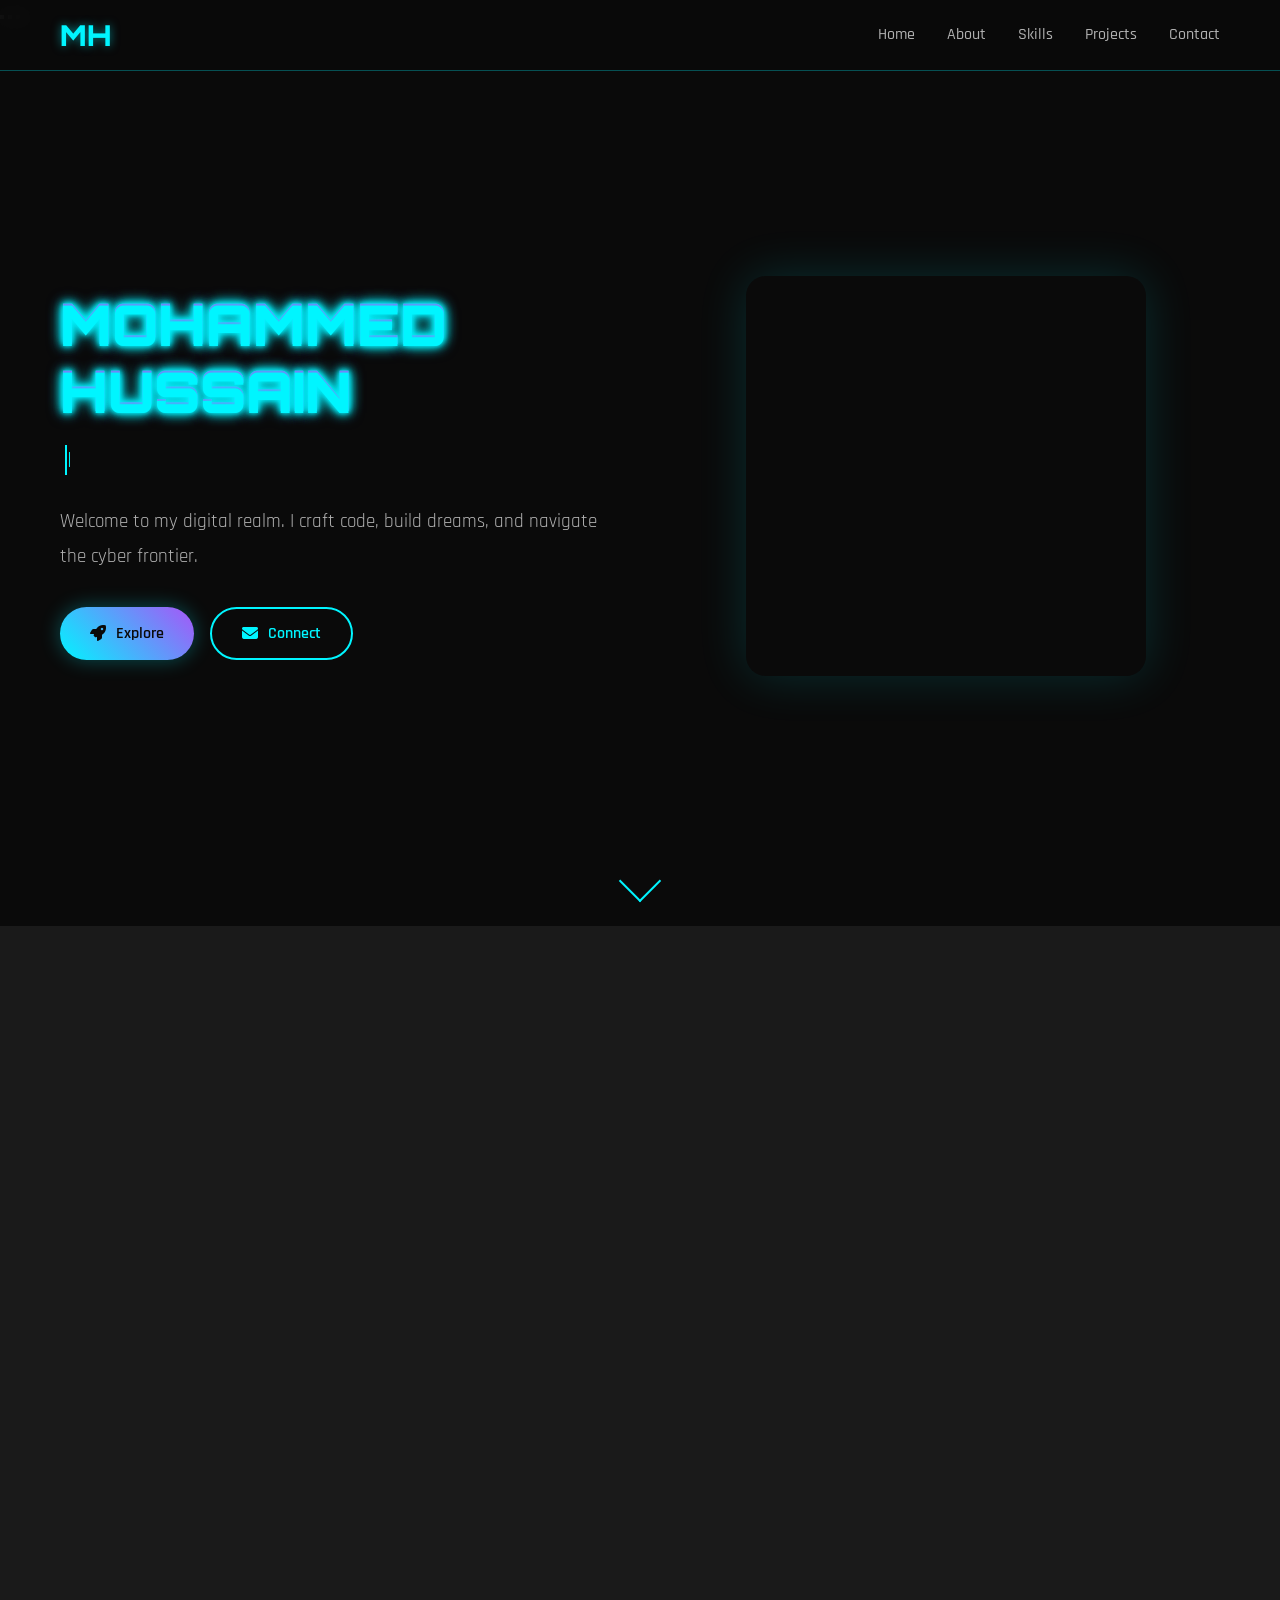
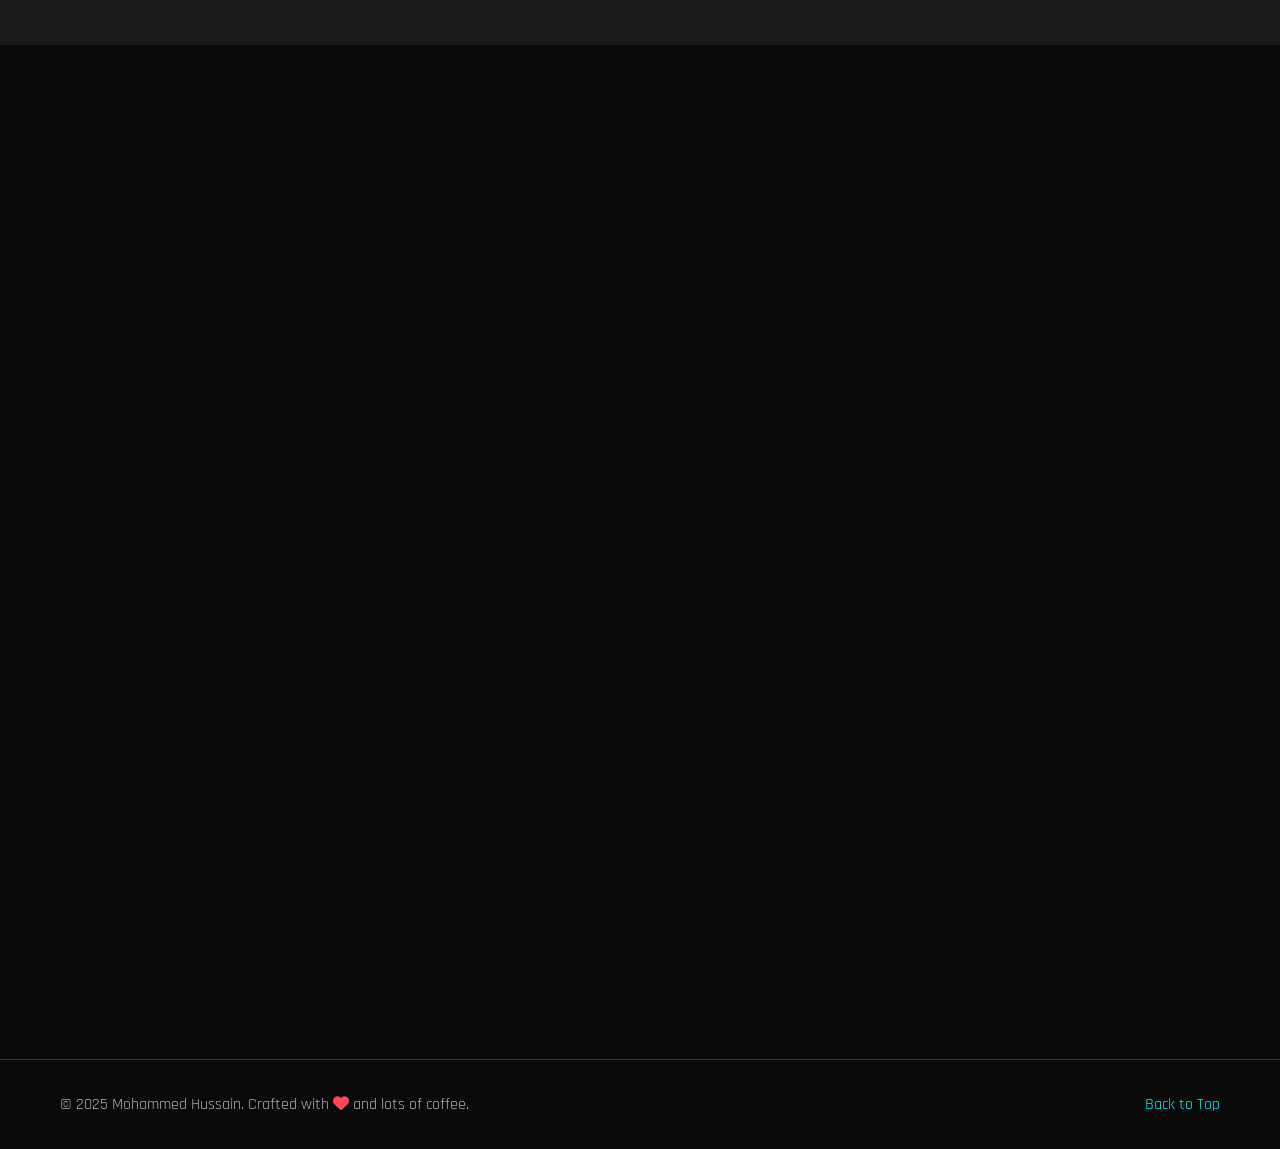
==== index.html @ 7f0cd1a7 "Update project title and links in index.html" ====
<!DOCTYPE html>
<html lang="en">
<head>
    <meta charset="UTF-8">
    <meta name="viewport" content="width=device-width, initial-scale=1.0">
    <title>Mohammed Hussain - Cyberpunk Portfolio</title>
    <meta name="description" content="Personal portfolio of Mohammed Hussain - Software Developer & Tech Enthusiast">
    
    <!-- Google Fonts -->
    <link href="https://fonts.googleapis.com/css2?family=Orbitron:wght@400;700;900&family=Rajdhani:wght@300;400;500;600;700&display=swap" rel="stylesheet">
    
    <!-- Font Awesome Icons -->
    <link rel="stylesheet" href="https://cdnjs.cloudflare.com/ajax/libs/font-awesome/6.4.0/css/all.min.css" integrity="sha512-iecdLmaskl7CVkqkXNQ/ZH/XLlvWZOJyj7Yy7tcenmpD1ypASozpmT/E0iPtmFIB46ZmdtAc9eNBvH0H/ZpiBw==" crossorigin="anonymous" referrerpolicy="no-referrer" />
    
    <!-- Particles.js CDN -->
    <script src="https://cdn.jsdelivr.net/particles.js/2.0.0/particles.min.js"></script>
    
    <!-- Custom CSS -->
    <link rel="stylesheet" href="style.css">
</head>
<body>
    <!-- Navigation -->
    <nav class="navbar" id="navbar">
        <div class="nav-container">
            <div class="nav-logo">
                <span class="logo-text">MH</span>
            </div>
            <div class="nav-menu" id="nav-menu">
                <a href="#hero" class="nav-link">Home</a>
                <a href="#about" class="nav-link">About</a>
                <a href="#skills" class="nav-link">Skills</a>
                <a href="#projects" class="nav-link">Projects</a>
                <a href="#contact" class="nav-link">Contact</a>
            </div>
            <div class="nav-toggle" id="nav-toggle">
                <span class="bar"></span>
                <span class="bar"></span>
                <span class="bar"></span>
            </div>
        </div>
    </nav>

    <!-- Theme Toggler -->
    <div class="theme-toggler">
        <button class="theme-btn theme-cyan active" data-theme="cyan" title="Cyber Cyan"></button>
        <button class="theme-btn theme-yellow" data-theme="yellow" title="Cyber Yellow"></button>
        <button class="theme-btn theme-pink" data-theme="pink" title="Neon Pink"></button>
        <button class="theme-btn theme-green" data-theme="green" title="Matrix Green"></button>
    </div>

    <!-- Particle Background -->
    <div id="particles-js"></div>

    <!-- Hero Section -->
    <section id="hero" class="hero">
        <div class="hero-container">
            <div class="hero-content">
                <h1 class="hero-title">
                    <span class="glitch" data-text="MOHAMMED HUSSAIN">MOHAMMED HUSSAIN</span>
                </h1>
                <div class="hero-subtitle">
                    <span class="typing-text" id="typing-text"></span>
                    <span class="cursor">|</span>
                </div>
                <p class="hero-description">
                    Welcome to my digital realm. I craft code, build dreams, and navigate the cyber frontier.
                </p>
                <div class="hero-buttons">
                    <a href="#about" class="btn btn-primary">
                        <i class="fas fa-rocket"></i>
                        Explore
                    </a>
                    <a href="#contact" class="btn btn-secondary">
                        <i class="fas fa-envelope"></i>
                        Connect
                    </a>
                </div>
            </div>
            <div class="hero-visual">
                <div class="cyber-grid"></div>
            </div>
        </div>
        <div class="scroll-indicator">
            <div class="scroll-arrow"></div>
        </div>
    </section>

    <!-- About Section -->
    <section id="about" class="about">
        <div class="container">
            <h2 class="section-title" data-aos="fade-up">
                <i class="fas fa-user-astronaut"></i>
                About Me
            </h2>
            <div class="about-content-new">
                <div class="about-main-card" data-aos="fade-right">
                    <div class="about-intro">
                        <p class="about-description">
                            Hey, I'm Mohammed Hussain, an AI/ML student from Mumbai. I love exploring technology, building creative digital projects, and constantly pushing myself to learn more.
                        </p>
                        <p class="about-skills">
                            My skills span from programming (Python, Java, C, web dev) to generative AI and community management. Outside of tech, I enjoy swimming, badminton, chess, and calisthenics — activities that sharpen my body and mind.
                        </p>
                        <p class="about-philosophy">
                            I believe in balancing discipline with creativity, and I'm always excited to collaborate on impactful ideas.
                        </p>
                    </div>
                </div>
                <div class="about-info-cards" data-aos="fade-left">
                    <div class="info-card academic-card">
                        <div class="card-icon">
                            <i class="fas fa-graduation-cap"></i>
                        </div>
                        <h3>Academic Background</h3>
                        <p>AI/ML Student, 2nd Year</p>
                        <p>Mumbai, India</p>
                    </div>


                </div>
            </div>

            <!-- Mini Terminal Section -->
            <div class="terminal-container" data-aos="fade-up">
                <div class="terminal-header">
                    <span class="btn-close"></span>
                    <span class="btn-minimize"></span>
                    <span class="btn-maximize"></span>
                    <span class="terminal-title">hussain@cyberpunk:~</span>
                </div>
                <div class="terminal-body" id="terminal-body">
                    <p><span class="prompt" style="color: var(--primary-color);">root@cyberpunk:~$</span> ./show-easter-egg.sh</p>
                    <p class="terminal-output" id="terminal-text"></p><span class="cursor" style="color: var(--primary-color); animation: blink 1s infinite;">_</span>
                </div>
            </div>
        </div>
    </section>

    <!-- Skills Section -->
    <section id="skills" class="skills">
        <div class="container">
            <h2 class="section-title" data-aos="fade-up">
                <i class="fas fa-brain"></i>
                Skills & Technologies
            </h2>
            <div class="skills-content">
                <div class="skills-categories">
                    <!-- Technical Skills -->
                    <div class="skill-category" data-aos="fade-up" data-aos-delay="100">
                        <h3 class="category-title">
                            <i class="fas fa-code"></i>
                            Technical Skills
                        </h3>
                        <div class="skills-grid">
                            <div class="skill-item">
                                <div class="skill-icon">
                                    <img src="https://cdn.jsdelivr.net/gh/devicons/devicon/icons/html5/html5-original.svg" alt="HTML5">
                                </div>
                                <span class="skill-name">HTML5</span>
                                <div class="skill-level">
                                    <div class="skill-bar" data-level="90"></div>
                                </div>
                            </div>
                            <div class="skill-item">
                                <div class="skill-icon">
                                    <img src="https://cdn.jsdelivr.net/gh/devicons/devicon/icons/css3/css3-original.svg" alt="CSS3">
                                </div>
                                <span class="skill-name">CSS3</span>
                                <div class="skill-level">
                                    <div class="skill-bar" data-level="85"></div>
                                </div>
                            </div>
                            <div class="skill-item">
                                <div class="skill-icon">
                                    <img src="https://cdn.jsdelivr.net/gh/devicons/devicon/icons/javascript/javascript-original.svg" alt="JavaScript">
                                </div>
                                <span class="skill-name">JavaScript</span>
                                <div class="skill-level">
                                    <div class="skill-bar" data-level="80"></div>
                                </div>
                            </div>
                            <div class="skill-item">
                                <div class="skill-icon">
                                    <img src="https://cdn.jsdelivr.net/gh/devicons/devicon/icons/python/python-original.svg" alt="Python">
                                </div>
                                <span class="skill-name">Python</span>
                                <div class="skill-level">
                                    <div class="skill-bar" data-level="75"></div>
                                </div>
                            </div>
                            <div class="skill-item">
                                <div class="skill-icon">
                                    <img src="https://cdn.jsdelivr.net/gh/devicons/devicon/icons/c/c-original.svg" alt="C Programming">
                                </div>
                                <span class="skill-name">C Programming</span>
                                <div class="skill-level">
                                    <div class="skill-bar" data-level="70"></div>
                                </div>
                            </div>
                            <div class="skill-item">
                                <div class="skill-icon">
                                    <img src="https://cdn.jsdelivr.net/gh/devicons/devicon/icons/git/git-original.svg" alt="Git">
                                </div>
                                <span class="skill-name">Git</span>
                                <div class="skill-level">
                                    <div class="skill-bar" data-level="65"></div>
                                </div>
                            </div>
                            <div class="skill-item">
                                <div class="skill-icon">
                                    <img src="https://cdn.jsdelivr.net/gh/devicons/devicon/icons/github/github-original.svg" alt="GitHub">
                                </div>
                                <span class="skill-name">GitHub</span>
                                <div class="skill-level">
                                    <div class="skill-bar" data-level="65"></div>
                                </div>
                            </div>
                        </div>
                    </div>

                    <!-- Soft Skills -->
                    <div class="skill-category" data-aos="fade-up" data-aos-delay="200">
                        <h3 class="category-title">
                            <i class="fas fa-lightbulb"></i>
                            Soft Skills
                        </h3>
                        <div class="soft-skills">
                            <div class="soft-skill">
                                <div class="soft-skill-icon">
                                    <svg viewBox="0 0 24 24" class="custom-icon">
                                        <path d="M12 2l3.09 6.26L22 9.27l-5 4.87 1.18 6.88L12 17.77l-6.18 3.25L7 14.14 2 9.27l6.91-1.01L12 2z"/>
                                    </svg>
                                </div>
                                <span>Problem Solving</span>
                            </div>
                            <div class="soft-skill">
                                <div class="soft-skill-icon">
                                    <svg viewBox="0 0 24 24" class="custom-icon">
                                        <path d="M17 12h-5v5h5v-5zM16 1v2H8V1H6v2H5c-1.11 0-1.99.9-1.99 2L3 19c0 1.1.89 2 2 2h14c1.1 0 2-.9 2-2V5c0-1.1-.9-2-2-2h-1V1h-2zm3 18H5V8h14v11z"/>
                                    </svg>
                                </div>
                                <span>Time Management</span>
                            </div>
                            <div class="soft-skill">
                                <div class="soft-skill-icon">
                                    <svg viewBox="0 0 24 24" class="custom-icon">
                                        <path d="M16 4c0-1.11.89-2 2-2s2 .89 2 2-.89 2-2 2-2-.89-2-2zm4 18v-6h2.5l-2.54-7.63A1.5 1.5 0 0 0 18.54 8H17c-.8 0-1.54.37-2.01.99l-2.98 3.93L8.5 11.5c-.8-.8-2.07-.8-2.87 0s-.8 2.07 0 2.87L9 17.74V22h2v-3l-2.05-2.05 1.73-1.73L13.5 18v4h2z"/>
                                    </svg>
                                </div>
                                <span>Team Collaboration</span>
                            </div>
                            <div class="soft-skill">
                                <div class="soft-skill-icon">
                                    <svg viewBox="0 0 24 24" class="custom-icon">
                                        <path d="M9 11H7v6h2v-6zm4 0h-2v6h2v-6zm4 0h-2v6h2v-6zm2.5-9H19V1h-2v1H7V1H5v1H3.5C2.67 2 2 2.67 2 3.5v16C2 20.33 2.67 21 3.5 21h17c.83 0 1.5-.67 1.5-1.5v-16C22 2.67 21.33 2 20.5 2z"/>
                                    </svg>
                                </div>
                                <span>Adaptability</span>
                            </div>
                        </div>
                        
                        <!-- Hobbies Section -->
                        <div class="hobbies-section">
                            <h4 class="hobbies-title">
                                <i class="fas fa-heart"></i>
                                Hobbies
                            </h4>
                            <div class="hobby-tags">
                                <span class="hobby-tag"><i class="fas fa-swimmer"></i> Swimming</span>
                                <span class="hobby-tag"><i class="fas fa-fist-raised"></i> UFC</span>
                                <span class="hobby-tag"><i class="fas fa-dumbbell"></i> Calisthenics</span>
                                <span class="hobby-tag"><i class="fas fa-chess"></i> Chess</span>
                                <span class="hobby-tag"><i class="fas fa-book"></i> Book Reading</span>
                                <span class="hobby-tag"><i class="fas fa-code"></i> Coding</span>
                            </div>
                        </div>
                    </div>
                </div>
            </div>
        </div>
    </section>

    <!-- Projects Section -->
    <section id="projects" class="projects">
        <div class="container">
            <h2 class="section-title" data-aos="fade-up">
                <i class="fas fa-rocket"></i>
                Featured Projects
            </h2>
            <div class="projects-grid">
                <!-- DungeonKeeper Discord Bot -->
                <div class="project-card" data-aos="fade-up" data-aos-delay="100">
                    <div class="project-glow"></div>
                    <div class="project-header with-image">
                        <div class="project-image-wrapper">
                            <img src="dungeonkeeper.png" alt="DungeonKeeper Thumbnail">
                        </div>
                        <div class="project-status live status-floating">
                            <i class="fas fa-circle"></i>
                            <span>Live</span>
                        </div>
                    </div>
                    <div class="project-content">
                        <h3 class="project-title">🏰 DungeonKeeper</h3>
                        <p class="project-subtitle">Discord Bot for Study Communities</p>
                        <p class="project-description">
                            A comprehensive Discord bot designed for study communities and educational servers with staff support, voice channel management, and productivity features.
                        </p>
                        <div class="project-features">
                            <h4>Key Features</h4>
                            <ul>
                                <li><i class="fas fa-headset"></i> Staff Support System with DM Bridge</li>
                                <li><i class="fas fa-microphone"></i> Voice Channel Management</li>
                                <li><i class="fas fa-clock"></i> Pomodoro Timer with XP Rewards</li>
                                <li><i class="fas fa-trophy"></i> XP Leaderboard System</li>
                                <li><i class="fas fa-quote-left"></i> Motivational Study Quotes</li>
                                <li><i class="fas fa-bell"></i> Personal Reminder System</li>
                            </ul>
                        </div>
                        <div class="project-tech">
                            <span class="tech-tag">Python</span>
                            <span class="tech-tag">Discord.py</span>
                            <span class="tech-tag">Slash Commands</span>
                            <span class="tech-tag">JSON</span>
                        </div>
                        <div class="project-links">
                            <a href="https://github.com/MHK-123/ModMail" target="_blank" class="btn btn-primary">
                                <i class="fab fa-github"></i>
                                View Code
                            </a>
                            <a href="https://github.com/mohdhussainprof-cpu/ModMail#readme" target="_blank" class="btn btn-secondary">
                                <i class="fas fa-book"></i>
                                Documentation
                            </a>
                        </div>
                    </div>
                </div>

                <!-- Playlist Downloader -->
                <div class="project-card" data-aos="fade-up" data-aos-delay="200">
                    <div class="project-glow"></div>
                    <div class="project-header with-image">
                        <div class="project-image-wrapper">
                            <img src="playlist.png" alt="Playlist Downloader Thumbnail">
                        </div>
                        <div class="project-status live status-floating">
                            <i class="fas fa-circle"></i>
                            <span>Live</span>
                        </div>
                    </div>
                    <div class="project-content">
                        <h3 class="project-title">🎵 FL]xuxa</h3>
                            <p class="project-subtitle"> Music Downloader</p>
                        <p class="project-description">
                            A clean, minimal, and easy-to-use utility for downloading entire playlists from Spotify and YouTube directly to local folders.
                        </p>
                        <div class="project-features">
                            <h4>Key Features</h4>
                            <ul>
                                <li><i class="fas fa-link"></i> Direct URL Downloading</li>
                                <li><i class="fas fa-folder-open"></i> Auto Folder Organization</li>
                                <li><i class="fab fa-spotify"></i> Spotify & YouTube Support</li>
                                <li><i class="fas fa-fighter-jet"></i> Fast & Seamless Processing</li>
                                <li><i class="fas fa-terminal"></i> Command-Line Interface</li>
                                <li><i class="fas fa-headphones"></i> High-Quality Audio Extraction</li>
                            </ul>
                        </div>
                        <div class="project-tech">
                            <span class="tech-tag">Python</span>
                            <span class="tech-tag">SpotDL</span>
                            <span class="tech-tag">FFmpeg</span>
                            <span class="tech-tag">CLI</span>
                        </div>
                        <div class="project-links">
                            <a href="https://github.com/MHK-123/Fluxa---Media-Downloader" target="_blank" class="btn btn-primary">
                                <i class="fab fa-github"></i>
                                View Code
                            </a>
                        </div>
                    </div>
                </div>

                <!-- Voyager AI -->
                <div class="project-card" data-aos="fade-up" data-aos-delay="300">
                    <div class="project-glow"></div>
                    <div class="project-header with-image">
                        <div class="project-image-wrapper">
                            <img src="voyager.png" alt="Voyager AI Thumbnail">
                        </div>
                        <div class="project-status development status-floating">
                            <i class="fas fa-circle"></i>
                            <span>In Development</span>
                        </div>
                    </div>
                    <div class="project-content">
                        <h3 class="project-title">✈️ Voyager AI</h3>
                        <p class="project-subtitle">Smart Travel Companion</p>
                        <p class="project-description">
                            A smart travel application that helps users plan trips, explore local culture, compare transport prices, and stay safe with real-time alerts. Voyager AI provides everything from itinerary planning to scam warnings, making travel easier and more reliable.
                        </p>
                        <div class="project-features">
                            <h4>Key Features</h4>
                            <ul>
                                <li>🌍 AI Trip Planning & Itineraries</li>
                                <li>💰 Flight & Transport Price Comparison</li>
                                <li>🗺️ Maps & Navigation with Nearby Places</li>
                                <li>🏛️ Local Culture & Travel Guidelines</li>
                                <li>⚠️ Safety Alerts & Scam Warnings</li>
                                <li>🎒 Travel Preparation (visa, weather, packing)</li>
                                <li>🚀 AI-based recommendations</li>
                                <li>🚀 Real-time data integration</li>
                                <li>🚀 User personalization</li>
                            </ul>
                        </div>
                        <div class="project-tech">
                            <span class="tech-tag">React</span>
                            <span class="tech-tag">Node.js</span>
                            <span class="tech-tag">Express</span>
                            <span class="tech-tag">Tailwind</span>
                            <span class="tech-tag">Firebase</span>
                            <span class="tech-tag">APIs</span>
                        </div>
                        <div class="project-links">
                            <button class="btn btn-disabled" disabled>
                                <i class="fas fa-code"></i>
                                In Development
                            </button>
                        </div>
                    </div>
                </div>
            </div>
        </div>
    </section>

    <!-- Contact Section -->
    <section id="contact" class="contact">
        <div class="container">
            <h2 class="section-title" data-aos="fade-up">
                <i class="fas fa-satellite-dish"></i>
                Connect With Me
            </h2>
            <div class="contact-content">
                <div class="contact-info" data-aos="fade-right">
                    <h3 class="contact-subtitle">Let's Build Something Amazing</h3>
                    <p class="contact-description">
                        Ready to collaborate or discuss exciting opportunities? Reach out through any of these channels and let's create something extraordinary together.
                    </p>
                    <div class="social-links">
                        <a href="https://x.com/Its_MH123" class="social-link x-twitter" target="_blank">
                            <img src="https://upload.wikimedia.org/wikipedia/commons/c/ce/X_logo_2023.svg" alt="X" class="social-icon" style="filter: invert(1);">
                            <span>X account</span>
                        </a>
                        <a href="https://github.com/MHK-123" class="social-link github" target="_blank">
                            <img src="https://cdn.jsdelivr.net/gh/devicons/devicon/icons/github/github-original.svg" alt="GitHub" class="social-icon">
                            <span>GitHub</span>
                        </a>
                        <a href="https://instagram.com/insane_mh123" class="social-link instagram" target="_blank">
                            <img src="https://upload.wikimedia.org/wikipedia/commons/a/a5/Instagram_icon.png" alt="Instagram" class="social-icon">
                            <span>Instagram</span>
                        </a>
                        <a href="https://linkedin.com/in/mohammed-hussain-6306a1334" class="social-link linkedin" target="_blank">
                            <img src="https://cdn.jsdelivr.net/gh/devicons/devicon/icons/linkedin/linkedin-original.svg" alt="LinkedIn" class="social-icon">
                            <span>LinkedIn</span>
                        </a>
                        <a href="#" class="social-link discord" onclick="copyDiscord()">
                            <img src="https://assets-global.website-files.com/6257adef93867e50d84d30e2/636e0a6cc3c481a15a141738_icon_clyde_white_RGB.png" alt="Discord" class="social-icon">
                            <span>Discord</span>
                        </a>
                    </div>
                </div>
                <div class="contact-form-container" data-aos="fade-left">
                    <form class="contact-form" id="contact-form">
                        <div class="form-group">
                            <label for="name">Name</label>
                            <input type="text" id="name" name="name" required>
                            <span class="form-error" id="name-error"></span>
                        </div>
                        <div class="form-group">
                            <label for="email">Email</label>
                            <input type="email" id="email" name="email" required>
                            <span class="form-error" id="email-error"></span>
                        </div>
                        <div class="form-group">
                            <label for="subject">Subject</label>
                            <input type="text" id="subject" name="subject" required>
                            <span class="form-error" id="subject-error"></span>
                        </div>
                        <div class="form-group">
                            <label for="message">Message</label>
                            <textarea id="message" name="message" rows="5" required></textarea>
                            <span class="form-error" id="message-error"></span>
                        </div>
                        <button type="submit" class="btn btn-primary btn-submit">
                            <i class="fas fa-paper-plane"></i>
                            Send Message
                        </button>
                    </form>
                </div>
            </div>
        </div>
    </section>

    <!-- Footer -->
    <footer class="footer">
        <div class="container">
            <div class="footer-content">
                <div class="footer-text">
                    <p>&copy; 2025 Mohammed Hussain. Crafted with <i class="fas fa-heart"></i> and lots of coffee.</p>
                </div>
                <div class="footer-links">
                    <a href="#hero">Back to Top</a>
                </div>
            </div>
        </div>
    </footer>

    <!-- Custom JavaScript -->
    <script src="script.js"></script>
</body>
</html>
---- style.css ----
/* CSS Reset and Base Styles */
* {
    margin: 0;
    padding: 0;
    box-sizing: border-box;
}

:root {
    --primary-color: #00f5ff;      /* Electric blue */
    --secondary-color: #a855f7;    /* Neon purple */
    --accent-color: #00ffff;       /* Cyber cyan */
    --bg-primary: #0a0a0a;         /* Very dark background */
    --bg-secondary: #1a1a1a;       /* Slightly lighter dark */
    --bg-card: rgba(26, 26, 26, 0.8);
    --text-primary: #ffffff;
    --text-secondary: #b0b0b0;
    --text-muted: #666666;
    --border-color: rgba(0, 245, 255, 0.3);
    --glow-color: rgba(0, 245, 255, 0.5);
    --purple-glow: rgba(168, 85, 247, 0.5);
}

html {
    scroll-behavior: smooth;
}

body {
    font-family: 'Rajdhani', sans-serif;
    background: var(--bg-primary);
    color: var(--text-primary);
    line-height: 1.6;
    overflow-x: hidden;
}

.container {
    max-width: 1200px;
    margin: 0 auto;
    padding: 0 20px;
}

/* Particles Background */
#particles-js {
    position: fixed;
    top: 0;
    left: 0;
    width: 100%;
    height: 100%;
    z-index: -1;
}

/* Navigation */
.navbar {
    position: fixed;
    top: 0;
    width: 100%;
    background: rgba(10, 10, 10, 0.95);
    backdrop-filter: blur(10px);
    border-bottom: 1px solid var(--border-color);
    z-index: 1000;
    transition: all 0.3s ease;
}

.nav-container {
    max-width: 1200px;
    margin: 0 auto;
    padding: 0 20px;
    display: flex;
    justify-content: space-between;
    align-items: center;
    height: 70px;
}

.nav-logo .logo-text {
    font-family: 'Orbitron', monospace;
    font-size: 1.8rem;
    font-weight: 900;
    color: var(--primary-color);
    text-shadow: 0 0 10px var(--glow-color);
}

.nav-menu {
    display: flex;
    gap: 2rem;
}

.nav-link {
    color: var(--text-secondary);
    text-decoration: none;
    font-weight: 500;
    transition: all 0.3s ease;
    position: relative;
}

.nav-link:hover {
    color: var(--primary-color);
    text-shadow: 0 0 5px var(--glow-color);
}

.nav-link::after {
    content: '';
    position: absolute;
    bottom: -5px;
    left: 0;
    width: 0;
    height: 2px;
    background: linear-gradient(90deg, var(--primary-color), var(--secondary-color));
    transition: width 0.3s ease;
}

.nav-link:hover::after {
    width: 100%;
}

.nav-toggle {
    display: none;
    flex-direction: column;
    cursor: pointer;
}

.nav-toggle .bar {
    width: 25px;
    height: 3px;
    background: var(--primary-color);
    margin: 3px 0;
    transition: 0.3s;
}

/* Hero Section */
.hero {
    min-height: 100vh;
    display: flex;
    align-items: center;
    justify-content: center;
    position: relative;
    overflow: hidden;
}

.hero-container {
    display: grid;
    grid-template-columns: 1fr 1fr;
    gap: 4rem;
    align-items: center;
    max-width: 1200px;
    margin: 0 auto;
    padding: 0 20px;
}

.hero-content {
    z-index: 2;
}

.hero-title {
    font-family: 'Orbitron', monospace;
    font-size: 3.5rem;
    font-weight: 900;
    margin-bottom: 1rem;
    line-height: 1.2;
}

.glitch {
    position: relative;
    color: var(--primary-color);
    text-shadow: 
        0 0 5px var(--glow-color),
        0 0 10px var(--glow-color),
        0 0 15px var(--glow-color);
}

.glitch::before,
.glitch::after {
    content: attr(data-text);
    position: absolute;
    top: 0;
    left: 0;
    width: 100%;
    height: 100%;
}

.glitch::before {
    animation: glitch-1 2s infinite;
    color: var(--secondary-color);
    z-index: -1;
}

.glitch::after {
    animation: glitch-2 2s infinite;
    color: var(--accent-color);
    z-index: -2;
}

@keyframes glitch-1 {
    0%, 100% { transform: translate(0); }
    10% { transform: translate(-2px, 2px); }
    20% { transform: translate(-2px, -2px); }
    30% { transform: translate(2px, 2px); }
    40% { transform: translate(-2px, -2px); }
}

@keyframes glitch-2 {
    0%, 100% { transform: translate(0); }
    15% { transform: translate(2px, -2px); }
    25% { transform: translate(-2px, 2px); }
    35% { transform: translate(2px, -2px); }
    45% { transform: translate(-2px, 2px); }
}

.hero-subtitle {
    font-size: 1.5rem;
    margin-bottom: 1.5rem;
    color: var(--secondary-color);
    min-height: 40px;
}

.typing-text {
    border-right: 2px solid var(--primary-color);
    padding-right: 5px;
}

.cursor {
    color: var(--primary-color);
    animation: blink 1s infinite;
}

@keyframes blink {
    0%, 50% { opacity: 1; }
    51%, 100% { opacity: 0; }
}

.hero-description {
    font-size: 1.2rem;
    color: var(--text-secondary);
    margin-bottom: 2rem;
    line-height: 1.8;
}

.hero-buttons {
    display: flex;
    gap: 1rem;
    flex-wrap: wrap;
}

.btn {
    padding: 12px 30px;
    border: none;
    border-radius: 50px;
    font-size: 1rem;
    font-weight: 600;
    text-decoration: none;
    display: inline-flex;
    align-items: center;
    gap: 10px;
    cursor: pointer;
    transition: all 0.3s ease;
    position: relative;
    overflow: hidden;
    font-family: 'Rajdhani', sans-serif;
}

.btn::before {
    content: '';
    position: absolute;
    top: 0;
    left: -100%;
    width: 100%;
    height: 100%;
    background: linear-gradient(90deg, transparent, rgba(255, 255, 255, 0.2), transparent);
    transition: left 0.5s;
}

.btn:hover::before {
    left: 100%;
}

.btn-primary {
    background: linear-gradient(45deg, var(--primary-color), var(--secondary-color));
    color: var(--bg-primary);
    box-shadow: 0 0 20px rgba(0, 245, 255, 0.3);
}

.btn-primary:hover {
    transform: translateY(-3px);
    box-shadow: 0 5px 30px rgba(0, 245, 255, 0.5);
}

.btn-secondary {
    background: transparent;
    color: var(--primary-color);
    border: 2px solid var(--primary-color);
}

.btn-secondary:hover {
    background: var(--primary-color);
    color: var(--bg-primary);
    transform: translateY(-3px);
    box-shadow: 0 5px 20px rgba(0, 245, 255, 0.3);
}

.hero-visual {
    position: relative;
    display: flex;
    justify-content: center;
    align-items: center;
}

.cyber-grid {
    width: 400px;
    height: 400px;
    background: 
        linear-gradient(90deg, transparent 49%, var(--primary-color) 50%, transparent 51%),
        linear-gradient(0deg, transparent 49%, var(--primary-color) 50%, transparent 51%);
    background-size: 50px 50px;
    opacity: 0.3;
    animation: gridMove 10s linear infinite;
    border-radius: 20px;
    box-shadow: 0 0 50px var(--glow-color);
}

@keyframes gridMove {
    0% { transform: translate(0, 0); }
    100% { transform: translate(50px, 50px); }
}

.scroll-indicator {
    position: absolute;
    bottom: 30px;
    left: 50%;
    transform: translateX(-50%);
}

.scroll-arrow {
    width: 30px;
    height: 30px;
    border: 2px solid var(--primary-color);
    border-top: none;
    border-right: none;
    transform: rotate(-45deg);
    animation: bounce 2s infinite;
}

@keyframes bounce {
    0%, 20%, 50%, 80%, 100% { transform: translateY(0) rotate(-45deg); }
    40% { transform: translateY(-10px) rotate(-45deg); }
    60% { transform: translateY(-5px) rotate(-45deg); }
}

/* Section Styles */
section {
    padding: 100px 0;
}

.section-title {
    font-family: 'Orbitron', monospace;
    font-size: 2.5rem;
    text-align: center;
    margin-bottom: 4rem;
    color: var(--primary-color);
    text-shadow: 0 0 10px var(--glow-color);
    display: flex;
    align-items: center;
    justify-content: center;
    gap: 1rem;
}

/* About Section */
.about {
    background: var(--bg-secondary);
}

.about-content-new {
    display: grid;
    grid-template-columns: 1fr 1fr;
    gap: 3rem;
    align-items: start;
}

.about-main-card {
    background: var(--bg-card);
    padding: 2.5rem;
    border-radius: 20px;
    border: 1px solid var(--border-color);
    backdrop-filter: blur(10px);
    box-shadow: 0 10px 30px rgba(0, 0, 0, 0.3);
}

.about-intro p {
    color: var(--text-secondary);
    margin-bottom: 1.5rem;
    line-height: 1.8;
    font-size: 1.1rem;
}

.about-info-cards {
    display: flex;
    flex-direction: column;
    gap: 1.5rem;
}

.info-card {
    background: var(--bg-card);
    padding: 1.5rem;
    border-radius: 15px;
    border: 1px solid var(--border-color);
    backdrop-filter: blur(10px);
    box-shadow: 0 8px 25px rgba(0, 0, 0, 0.2);
    transition: all 0.3s ease;
}

.info-card:hover {
    transform: translateY(-5px);
    border-color: var(--primary-color);
    box-shadow: 0 12px 35px rgba(0, 245, 255, 0.15);
}

.info-card .card-icon {
    display: inline-flex;
    align-items: center;
    justify-content: center;
    width: 35px;
    height: 35px;
    background: linear-gradient(45deg, var(--primary-color), var(--secondary-color));
    border-radius: 10px;
    margin-bottom: 1rem;
}

.info-card .card-icon i {
    font-size: 1.2rem;
    color: var(--bg-primary);
}

.info-card h3 {
    font-family: 'Orbitron', monospace;
    font-size: 1.2rem;
    color: var(--primary-color);
    margin-bottom: 0.8rem;
}

.info-card p {
    color: var(--text-secondary);
    margin-bottom: 0.3rem;
    font-size: 0.95rem;
}

.interest-list {
    display: flex;
    flex-direction: column;
    gap: 0.5rem;
}

.interest-list span {
    color: var(--text-secondary);
    font-size: 0.9rem;
    padding: 0.3rem 0;
}

.hobby-tags {
    display: grid;
    grid-template-columns: 1fr 1fr;
    gap: 0.8rem;
}

.hobby-tag {
    background: rgba(0, 245, 255, 0.1);
    color: var(--primary-color);
    padding: 0.6rem 1rem;
    border-radius: 10px;
    font-size: 0.85rem;
    display: flex;
    align-items: center;
    gap: 0.5rem;
    border: 1px solid rgba(0, 245, 255, 0.2);
    transition: all 0.3s ease;
}

.hobby-tag:hover {
    background: rgba(0, 245, 255, 0.2);
    border-color: var(--primary-color);
    transform: scale(1.05);
}

.hobby-tag i {
    font-size: 0.9rem;
}

/* Hobbies in Skills Section */
.hobbies-section {
    margin-top: 2.5rem;
    padding-top: 2.5rem;
    border-top: 2px solid var(--border-color);
}

.hobbies-title {
    font-family: 'Orbitron', monospace;
    font-size: 1.3rem;
    color: var(--secondary-color);
    margin-bottom: 1.5rem;
    display: flex;
    align-items: center;
    gap: 0.8rem;
    text-shadow: 0 0 10px var(--purple-glow);
}

.hobbies-section .hobby-tags {
    display: grid;
    grid-template-columns: repeat(2, 1fr);
    gap: 1rem;
}

.hobbies-section .hobby-tag {
    background: rgba(168, 85, 247, 0.15);
    color: var(--secondary-color);
    padding: 0.8rem 1.2rem;
    border-radius: 12px;
    font-size: 0.9rem;
    font-weight: 500;
    display: flex;
    align-items: center;
    gap: 0.8rem;
    border: 1px solid rgba(168, 85, 247, 0.3);
    transition: all 0.3s ease;
    box-shadow: 0 4px 15px rgba(168, 85, 247, 0.1);
}

.hobbies-section .hobby-tag:hover {
    background: rgba(168, 85, 247, 0.25);
    border-color: var(--secondary-color);
    transform: translateY(-2px) scale(1.02);
    box-shadow: 0 8px 25px rgba(168, 85, 247, 0.2);
}

.hobbies-section .hobby-tag i {
    font-size: 1rem;
    text-shadow: 0 0 5px var(--purple-glow);
}
/* Terminal Section */
.terminal-container {
    margin-top: 3rem;
    background: var(--bg-primary);
    border-radius: 10px;
    border: 1px solid var(--border-color);
    box-shadow: 0 10px 30px rgba(0, 0, 0, 0.5);
    overflow: hidden;
    font-family: 'Courier New', Courier, monospace;
}
.terminal-header {
    background: rgba(255, 255, 255, 0.05);
    padding: 10px 15px;
    display: flex;
    align-items: center;
    border-bottom: 1px solid var(--border-color);
}
.terminal-header span[class^="btn-"] {
    width: 12px;
    height: 12px;
    border-radius: 50%;
    margin-right: 8px;
}
.btn-close { background: #ff5f56; }
.btn-minimize { background: #ffbd2e; }
.btn-maximize { background: #27c93f; }
.terminal-title {
    margin-left: auto;
    margin-right: auto;
    color: var(--text-secondary);
    font-size: 0.9rem;
    padding-right: 60px; /* Balance the buttons */
}
.terminal-body {
    padding: 20px;
    color: #00ff00;
    font-size: 1.05rem;
    line-height: 1.6;
    min-height: 150px;
}
.terminal-body p {
    margin-bottom: 0.5rem;
}
.terminal-output {
    display: inline;
}

/* Skills Section */
.skills-categories {
    display: grid;
    grid-template-columns: 1fr 1fr;
    gap: 4rem;
}

.skill-category {
    background: var(--bg-card);
    padding: 2rem;
    border-radius: 20px;
    border: 1px solid var(--border-color);
    backdrop-filter: blur(10px);
    box-shadow: 0 10px 30px rgba(0, 0, 0, 0.3);
}

.category-title {
    font-family: 'Orbitron', monospace;
    font-size: 1.5rem;
    color: var(--primary-color);
    margin-bottom: 2rem;
    display: flex;
    align-items: center;
    gap: 1rem;
}

.skills-grid {
    display: grid;
    gap: 1.5rem;
}

.skill-item {
    display: flex;
    align-items: center;
    gap: 1rem;
    padding: 1rem;
    background: rgba(0, 0, 0, 0.3);
    border-radius: 10px;
    border: 1px solid rgba(0, 245, 255, 0.2);
    transition: all 0.3s ease;
}

.skill-item:hover {
    transform: translateX(10px);
    border-color: var(--primary-color);
    box-shadow: 0 5px 20px rgba(0, 245, 255, 0.2);
}

.skill-icon {
    font-size: 2rem;
    color: var(--primary-color);
    min-width: 40px;
    display: flex;
    align-items: center;
    justify-content: center;
}

.skill-icon img {
    width: 30px;
    height: 30px;
    object-fit: contain;
}

.skill-name {
    font-weight: 600;
    color: var(--text-primary);
    flex: 1;
}

.skill-level {
    width: 100px;
    height: 6px;
    background: rgba(255, 255, 255, 0.1);
    border-radius: 3px;
    overflow: hidden;
}

.skill-bar {
    height: 100%;
    background: linear-gradient(90deg, var(--primary-color), var(--secondary-color));
    border-radius: 3px;
    transition: width 2s ease;
    width: 0;
}

.soft-skills {
    display: grid;
    grid-template-columns: repeat(2, 1fr);
    gap: 1rem;
}

.soft-skill {
    display: flex;
    align-items: center;
    gap: 1rem;
    padding: 1rem;
    background: rgba(0, 0, 0, 0.3);
    border-radius: 10px;
    border: 1px solid rgba(168, 85, 247, 0.3);
    transition: all 0.3s ease;
}

.soft-skill:hover {
    transform: translateY(-5px);
    border-color: var(--secondary-color);
    box-shadow: 0 5px 20px var(--purple-glow);
}

.soft-skill-icon {
    width: 30px;
    height: 30px;
}

.custom-icon {
    width: 100%;
    height: 100%;
    fill: var(--secondary-color);
}

/* Projects Section */
.projects {
    background: var(--bg-secondary);
}

.coming-soon-card {
    max-width: 600px;
    margin: 0 auto;
    background: var(--bg-card);
    padding: 3rem;
    border-radius: 20px;
    border: 1px solid var(--border-color);
    backdrop-filter: blur(10px);
    text-align: center;
    box-shadow: 0 10px 30px rgba(0, 0, 0, 0.3);
    transition: all 0.3s ease;
}

.coming-soon-card:hover {
    transform: translateY(-10px);
    box-shadow: 0 20px 50px rgba(0, 245, 255, 0.2);
}

.card-header {
    margin-bottom: 2rem;
}

.card-icon {
    font-size: 4rem;
    color: var(--primary-color);
    margin-bottom: 1rem;
    text-shadow: 0 0 20px var(--glow-color);
}

.card-title {
    font-family: 'Orbitron', monospace;
    font-size: 2rem;
    color: var(--secondary-color);
}

.card-description {
    color: var(--text-secondary);
    line-height: 1.8;
    margin-bottom: 2rem;
}

.coming-soon-animation {
    margin: 2rem 0;
}

.loading-dots {
    display: flex;
    justify-content: center;
    gap: 0.5rem;
    margin-bottom: 1rem;
}

.loading-dots span {
    width: 10px;
    height: 10px;
    background: var(--primary-color);
    border-radius: 50%;
    animation: pulse 1.5s infinite ease-in-out;
}

.loading-dots span:nth-child(2) {
    animation-delay: 0.3s;
}

.loading-dots span:nth-child(3) {
    animation-delay: 0.6s;
}

@keyframes pulse {
    0%, 100% { transform: scale(0.8); opacity: 0.5; }
    50% { transform: scale(1.2); opacity: 1; }
}

.coming-soon-text {
    font-family: 'Orbitron', monospace;
    color: var(--primary-color);
    font-weight: 600;
}

.tech-stack {
    display: flex;
    justify-content: center;
    gap: 0.5rem;
    flex-wrap: wrap;
}

.tech-tag {
    background: rgba(168, 85, 247, 0.2);
    color: var(--secondary-color);
    padding: 0.5rem 1rem;
    border-radius: 20px;
    font-size: 0.9rem;
    border: 1px solid var(--secondary-color);
}

/* Contact Section */
.contact-content {
    display: grid;
    grid-template-columns: 1fr 1fr;
    gap: 4rem;
    align-items: start;
}

.contact-subtitle {
    font-family: 'Orbitron', monospace;
    font-size: 1.8rem;
    color: var(--secondary-color);
    margin-bottom: 1rem;
}

.contact-description {
    color: var(--text-secondary);
    line-height: 1.8;
    margin-bottom: 2rem;
}

.social-links {
    display: grid;
    gap: 1rem;
}

.social-link {
    display: flex;
    align-items: center;
    gap: 1rem;
    padding: 1rem;
    background: var(--bg-card);
    border-radius: 10px;
    border: 1px solid var(--border-color);
    color: var(--text-primary);
    text-decoration: none;
    transition: all 0.3s ease;
    backdrop-filter: blur(10px);
}

.social-link:hover {
    transform: translateX(10px);
    border-color: var(--primary-color);
    box-shadow: 0 5px 20px rgba(0, 245, 255, 0.2);
}

.social-link i {
    font-size: 1.5rem;
    color: var(--primary-color);
}

.social-icon {
    width: 24px;
    height: 24px;
    object-fit: contain;
    filter: brightness(0) invert(1);
    transition: all 0.3s ease;
}

.social-link:hover .social-icon {
    filter: none;
}

.social-link.email:hover i { color: #ea4335; }
.social-link.github:hover i { color: #333; }
.social-link.instagram:hover i { color: #e4405f; }
.social-link.linkedin:hover i { color: #0077b5; }
.social-link.discord:hover i { color: #7289da; }

.social-link.github:hover .social-icon {
    filter: brightness(0) invert(1);
}

.contact-form-container {
    background: var(--bg-card);
    padding: 2rem;
    border-radius: 20px;
    border: 1px solid var(--border-color);
    backdrop-filter: blur(10px);
    box-shadow: 0 10px 30px rgba(0, 0, 0, 0.3);
}

.contact-form {
    display: grid;
    gap: 1.5rem;
}

.form-group {
    position: relative;
}

.form-group label {
    display: block;
    margin-bottom: 0.5rem;
    color: var(--primary-color);
    font-weight: 600;
}

.form-group input,
.form-group textarea {
    width: 100%;
    padding: 1rem;
    background: rgba(0, 0, 0, 0.3);
    border: 1px solid var(--border-color);
    border-radius: 10px;
    color: var(--text-primary);
    font-family: 'Rajdhani', sans-serif;
    font-size: 1rem;
    transition: all 0.3s ease;
}

.form-group input:focus,
.form-group textarea:focus {
    outline: none;
    border-color: var(--primary-color);
    box-shadow: 0 0 10px rgba(0, 245, 255, 0.3);
}

.form-error {
    color: #ff4757;
    font-size: 0.9rem;
    margin-top: 0.5rem;
    display: block;
}

.btn-submit {
    justify-self: start;
}

/* Footer */
.footer {
    background: var(--bg-primary);
    padding: 2rem 0;
    border-top: 1px solid var(--border-color);
}

.footer-content {
    display: flex;
    justify-content: space-between;
    align-items: center;
    flex-wrap: wrap;
    gap: 1rem;
}

.footer-text {
    color: var(--text-secondary);
}

.footer-text i {
    color: #ff4757;
}

.footer-links a {
    color: var(--primary-color);
    text-decoration: none;
    transition: all 0.3s ease;
}

.footer-links a:hover {
    text-shadow: 0 0 5px var(--glow-color);
}

/* Animations */
@keyframes fadeInUp {
    from {
        opacity: 0;
        transform: translateY(30px);
    }
    to {
        opacity: 1;
        transform: translateY(0);
    }
}

@keyframes fadeInRight {
    from {
        opacity: 0;
        transform: translateX(-30px);
    }
    to {
        opacity: 1;
        transform: translateX(0);
    }
}

@keyframes fadeInLeft {
    from {
        opacity: 0;
        transform: translateX(30px);
    }
    to {
        opacity: 1;
        transform: translateX(0);
    }
}

@keyframes zoomIn {
    from {
        opacity: 0;
        transform: scale(0.8);
    }
    to {
        opacity: 1;
        transform: scale(1);
    }
}

/* AOS Animation Classes */
[data-aos="fade-up"] {
    opacity: 0;
    transform: translateY(30px);
    transition: all 0.8s ease;
}

[data-aos="fade-up"].aos-animate {
    opacity: 1;
    transform: translateY(0);
}

[data-aos="fade-right"] {
    opacity: 0;
    transform: translateX(-30px);
    transition: all 0.8s ease;
}

[data-aos="fade-right"].aos-animate {
    opacity: 1;
    transform: translateX(0);
}

[data-aos="fade-left"] {
    opacity: 0;
    transform: translateX(30px);
    transition: all 0.8s ease;
}

[data-aos="fade-left"].aos-animate {
    opacity: 1;
    transform: translateX(0);
}

[data-aos="zoom-in"] {
    opacity: 0;
    transform: scale(0.8);
    transition: all 0.8s ease;
}

[data-aos="zoom-in"].aos-animate {
    opacity: 1;
    transform: scale(1);
}

/* Responsive Design */
@media (max-width: 768px) {
    .nav-menu {
        position: fixed;
        top: 70px;
        left: -100%;
        width: 100%;
        height: calc(100vh - 70px);
        background: rgba(10, 10, 10, 0.98);
        backdrop-filter: blur(10px);
        flex-direction: column;
        justify-content: center;
        align-items: center;
        gap: 2rem;
        transition: left 0.3s ease;
    }

    .nav-menu.active {
        left: 0;
    }

    .nav-toggle {
        display: flex;
    }

    .nav-toggle.active .bar:nth-child(2) {
        opacity: 0;
    }

    .nav-toggle.active .bar:nth-child(1) {
        transform: translateY(9px) rotate(45deg);
    }

    .nav-toggle.active .bar:nth-child(3) {
        transform: translateY(-9px) rotate(-45deg);
    }

    .hero-container {
        grid-template-columns: 1fr;
        text-align: center;
        gap: 2rem;
    }

    .hero-title {
        font-size: 2.5rem;
    }

    .hero-subtitle {
        font-size: 1.2rem;
    }

    .cyber-grid {
        width: 300px;
        height: 300px;
    }

    .section-title {
        font-size: 2rem;
        flex-direction: column;
        gap: 0.5rem;
    }

    .about-content,
    .about-content-new {
        grid-template-columns: 1fr;
        gap: 2rem;
    }

    .hobby-tags,
    .hobbies-section .hobby-tags {
        grid-template-columns: 1fr;
    }

    .skills-categories {
        grid-template-columns: 1fr;
        gap: 2rem;
    }

    .soft-skills {
        grid-template-columns: 1fr;
    }

    .contact-content {
        grid-template-columns: 1fr;
        gap: 2rem;
    }

    .hero-buttons {
        justify-content: center;
    }

    .btn {
        padding: 10px 25px;
        font-size: 0.9rem;
    }

    .profile-stats {
        grid-template-columns: 1fr;
        gap: 1.5rem;
    }

    .footer-content {
        flex-direction: column;
        text-align: center;
    }
}

@media (max-width: 480px) {
    .container {
        padding: 0 15px;
    }

    .hero-title {
        font-size: 2rem;
    }

    .hero-subtitle {
        font-size: 1rem;
    }

    .hero-description {
        font-size: 1rem;
    }

    .bio-card,
    .profile-card,
    .skill-category,
    .contact-form-container,
    .about-main-card,
    .info-card {
        padding: 1.5rem;
    }

    .coming-soon-card {
        padding: 2rem;
    }

    .cyber-grid {
        width: 250px;
        height: 250px;
    }

    .interest-tags {
        justify-content: center;
    }

    .tech-stack {
        justify-content: center;
    }
}

/* Projects Grid Layout */
.projects-grid {
    display: grid;
    grid-template-columns: repeat(auto-fit, minmax(350px, 1fr));
    gap: 2rem;
    margin-top: 3rem;
}

/* Project Card Styles */
.project-card {
    background: var(--bg-card);
    border: 1px solid var(--border-color);
    border-radius: 20px;
    overflow: hidden;
    transition: all 0.4s ease;
    position: relative;
    backdrop-filter: blur(10px);
    box-shadow: 0 10px 30px rgba(0, 0, 0, 0.3);
}

.project-card:hover {
    transform: translateY(-10px);
    border-color: var(--primary-color);
    box-shadow: 0 20px 50px rgba(0, 245, 255, 0.2);
}

.project-glow {
    position: absolute;
    top: 0;
    left: 0;
    right: 0;
    bottom: 0;
    background: linear-gradient(45deg, var(--glow-color), var(--purple-glow));
    opacity: 0;
    transition: opacity 0.4s ease;
    z-index: -1;
    border-radius: 20px;
    filter: blur(20px);
}

.project-card:hover .project-glow {
    opacity: 1;
}

/* Project Header */
.project-header {
    display: flex;
    justify-content: space-between;
    align-items: center;
    padding: 2rem 2rem 1rem;
}

.project-icon {
    width: 60px;
    height: 60px;
    background: linear-gradient(45deg, var(--primary-color), var(--secondary-color));
    border-radius: 15px;
    display: flex;
    align-items: center;
    justify-content: center;
    box-shadow: 0 8px 20px rgba(0, 245, 255, 0.3);
}

.project-icon i {
    font-size: 1.8rem;
    color: var(--bg-primary);
}

/* Project Status */
.project-status {
    display: flex;
    align-items: center;
    gap: 0.5rem;
    padding: 0.5rem 1rem;
    border-radius: 20px;
    font-size: 0.8rem;
    font-weight: 600;
    text-transform: uppercase;
    letter-spacing: 0.5px;
}

.project-status.live {
    background: rgba(0, 245, 255, 0.1);
    color: var(--primary-color);
    border: 1px solid rgba(0, 245, 255, 0.3);
}

.project-status.live i {
    color: #00ff00;
    animation: pulse 1.5s infinite;
}

.project-status.development {
    background: rgba(255, 165, 0, 0.1);
    color: #ffa500;
    border: 1px solid rgba(255, 165, 0, 0.3);
}

.project-status.development i {
    color: #ffa500;
    animation: pulse 1.5s infinite;
}

/* Project Content */
.project-content {
    padding: 0 2rem 2rem;
}

.project-title {
    font-family: 'Orbitron', monospace;
    font-size: 1.4rem;
    font-weight: 700;
    color: var(--primary-color);
    margin-bottom: 0.5rem;
    text-shadow: 0 0 10px var(--glow-color);
}

.project-subtitle {
    color: var(--secondary-color);
    font-weight: 600;
    margin-bottom: 1rem;
    font-size: 1rem;
}

.project-description {
    color: var(--text-secondary);
    line-height: 1.6;
    margin-bottom: 1.5rem;
}

/* Project Features */
.project-features {
    margin-bottom: 1.5rem;
}

.project-features h4 {
    font-family: 'Orbitron', monospace;
    font-size: 0.9rem;
    color: var(--primary-color);
    margin-bottom: 1rem;
    text-transform: uppercase;
    letter-spacing: 1px;
}

.project-features ul {
    list-style: none;
    padding: 0;
    margin: 0;
}

.project-features li {
    display: flex;
    align-items: center;
    gap: 0.8rem;
    color: var(--text-secondary);
    margin-bottom: 0.8rem;
    font-size: 0.9rem;
}

.project-features li i {
    color: var(--accent-color);
    font-size: 0.8rem;
    width: 16px;
}

/* Project Tech Stack */
.project-tech {
    display: flex;
    flex-wrap: wrap;
    gap: 0.5rem;
    margin-bottom: 2rem;
}

.project-tech .tech-tag {
    background: rgba(0, 245, 255, 0.1);
    color: var(--primary-color);
    padding: 0.4rem 0.8rem;
    border-radius: 15px;
    font-size: 0.8rem;
    font-weight: 500;
    border: 1px solid rgba(0, 245, 255, 0.2);
    transition: all 0.3s ease;
}

.project-tech .tech-tag:hover {
    background: rgba(0, 245, 255, 0.2);
    border-color: var(--primary-color);
    transform: scale(1.05);
}

/* Project Links */
.project-links {
    display: flex;
    gap: 1rem;
    flex-wrap: wrap;
}

.project-links .btn {
    flex: 1;
    min-width: 140px;
    justify-content: center;
}

.btn-disabled {
    background: rgba(102, 102, 102, 0.2) !important;
    color: var(--text-muted) !important;
    border: 1px solid rgba(102, 102, 102, 0.3) !important;
    cursor: not-allowed !important;
    opacity: 0.6 !important;
}

.btn-disabled:hover {
    transform: none !important;
    box-shadow: none !important;
}

/* Responsive Design for Projects */
@media (max-width: 768px) {
    .projects-grid {
        grid-template-columns: 1fr;
        gap: 1.5rem;
    }
    
    .project-header {
        padding: 1.5rem 1.5rem 1rem;
    }
    
    .project-content {
        padding: 0 1.5rem 1.5rem;
    }
    
    .project-icon {
        width: 50px;
        height: 50px;
    }
    
    .project-icon i {
        font-size: 1.5rem;
    }
    
    .project-links {
        flex-direction: column;
    }
    
    .project-links .btn {
        flex: none;
    }
}
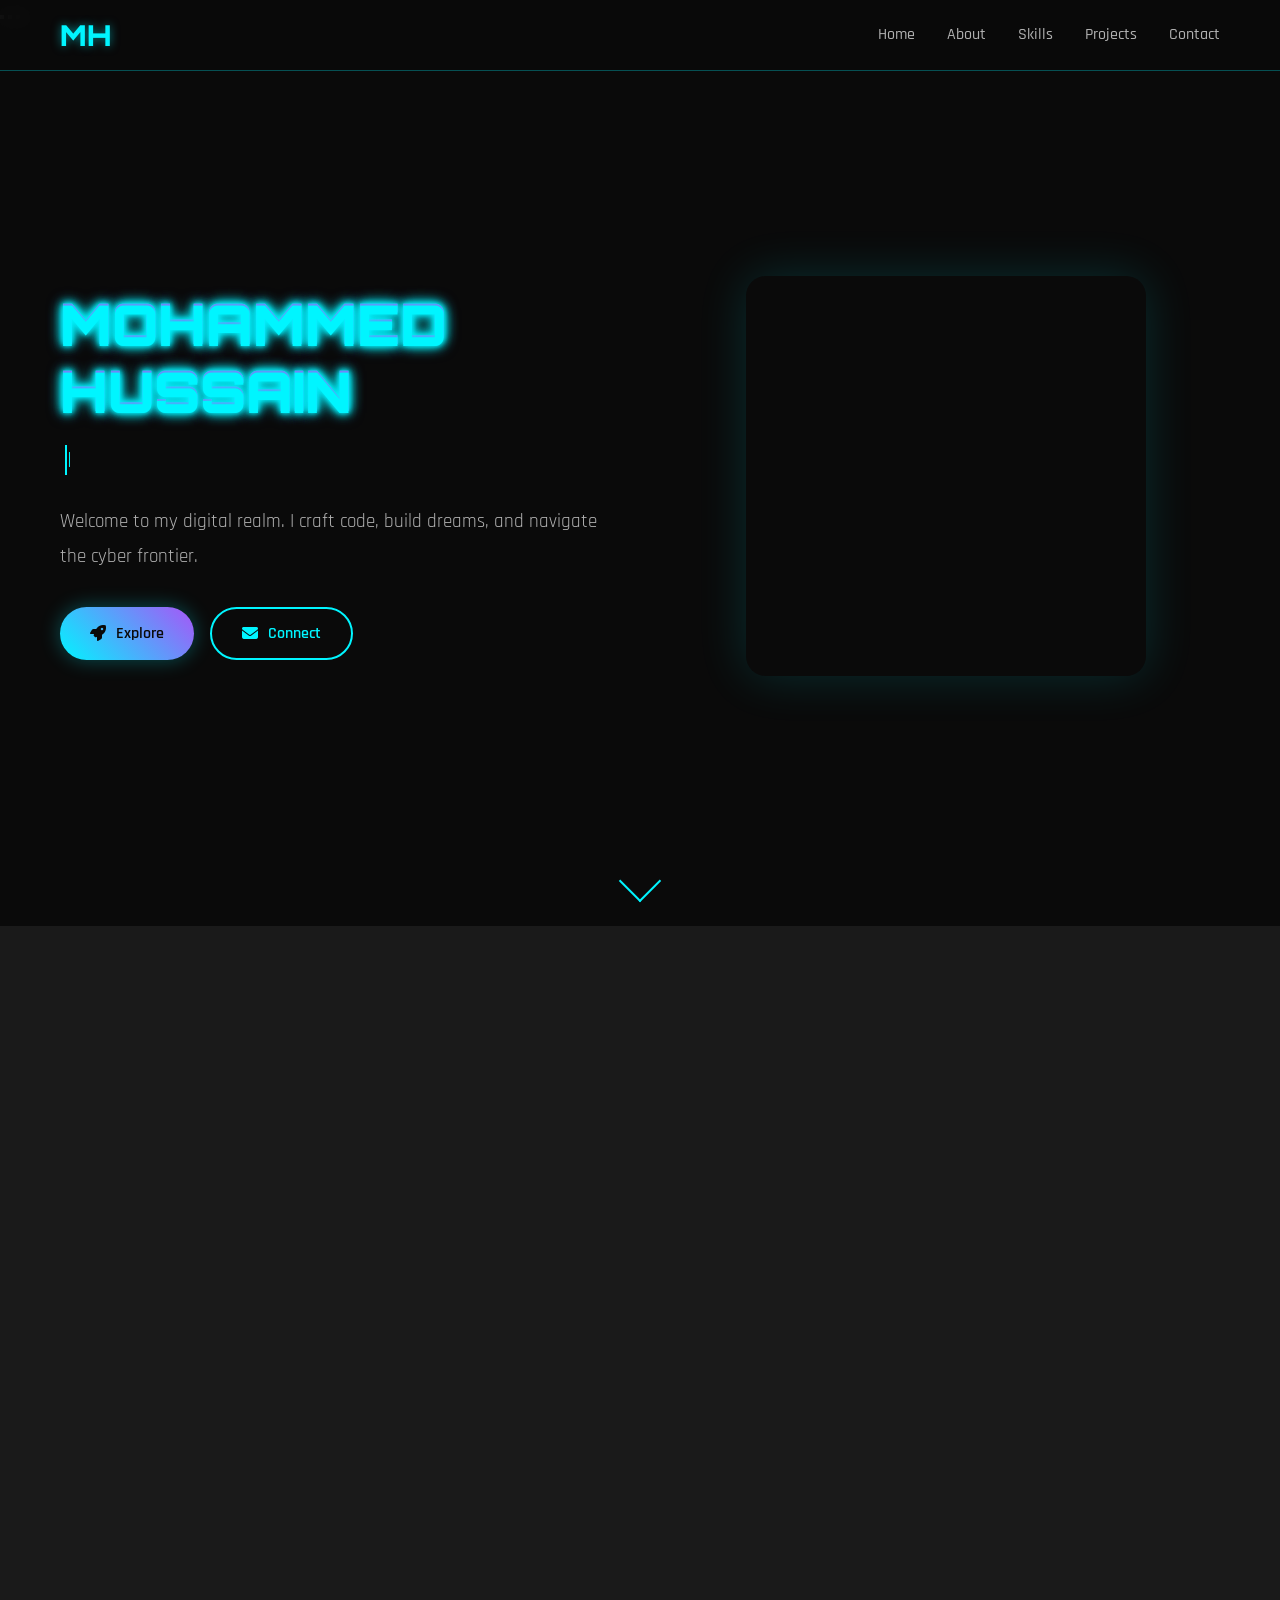
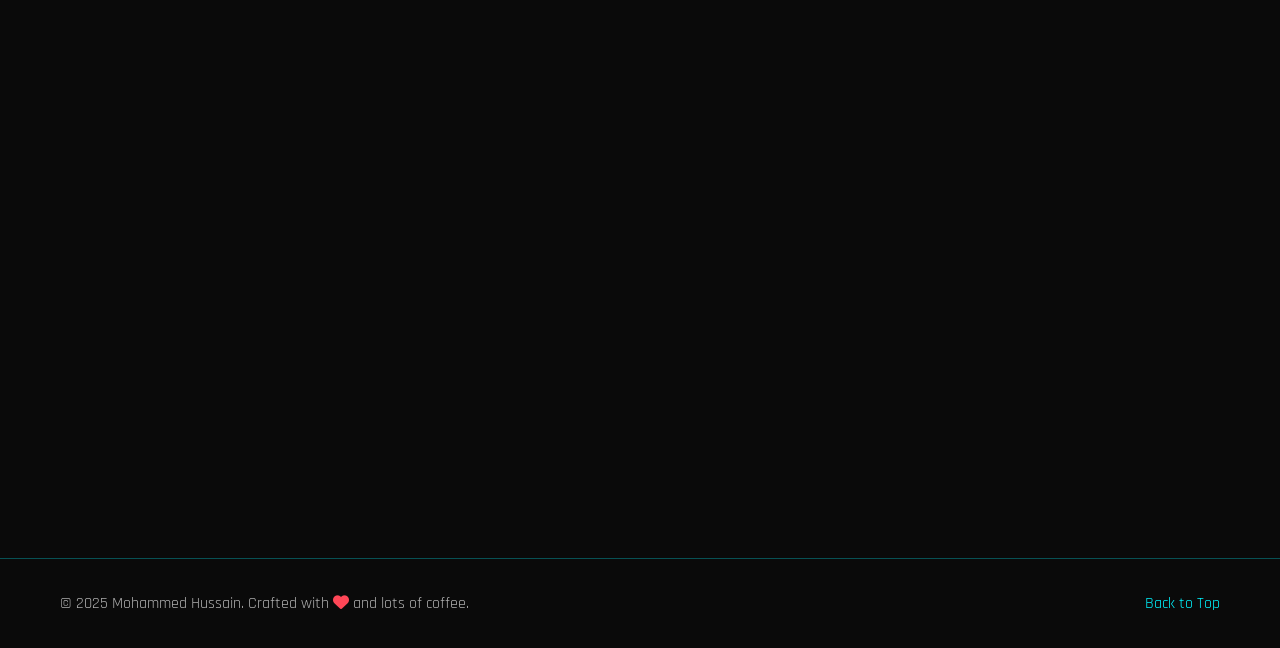
==== commit c765cf7f: "Update portfolio project cards layout and apply new styles for images" ====
--- a/index.html
+++ b/index.html
@@ -292,8 +292,8 @@
                 <div class="project-card" data-aos="fade-up" data-aos-delay="100">
                     <div class="project-glow"></div>
                     <div class="project-header with-image">
-                        <div class="project-image-wrapper">
-                            <img src="dungeonkeeper.png" alt="DungeonKeeper Thumbnail">
+                        <div class="project-image-container">
+                            <img class="project-image" src="modmail.png" alt="DungeonKeeper Thumbnail">
                         </div>
                         <div class="project-status live status-floating">
                             <i class="fas fa-circle"></i>
@@ -324,11 +324,7 @@
                             <span class="tech-tag">JSON</span>
                         </div>
                         <div class="project-links">
-                            <a href="https://github.com/MHK-123/ModMail" target="_blank" class="btn btn-primary">
-                                <i class="fab fa-github"></i>
-                                View Code
-                            </a>
-                            <a href="https://github.com/mohdhussainprof-cpu/ModMail#readme" target="_blank" class="btn btn-secondary">
+                            <a href="https://github.com/mohdhussainprof-cpu/ModMail#readme" target="_blank" class="btn btn-primary">
                                 <i class="fas fa-book"></i>
                                 Documentation
                             </a>
@@ -336,12 +332,12 @@
                     </div>
                 </div>
 
-                <!-- Playlist Downloader -->
+                <!-- Fluxa Media Suite -->
                 <div class="project-card" data-aos="fade-up" data-aos-delay="200">
                     <div class="project-glow"></div>
                     <div class="project-header with-image">
-                        <div class="project-image-wrapper">
-                            <img src="playlist.png" alt="Playlist Downloader Thumbnail">
+                        <div class="project-image-container">
+                            <img class="project-image" src="fluxa.png" alt="Fluxa Media Suite Thumbnail">
                         </div>
                         <div class="project-status live status-floating">
                             <i class="fas fa-circle"></i>
@@ -349,43 +345,40 @@
                         </div>
                     </div>
                     <div class="project-content">
-                        <h3 class="project-title">🎵 FL]xuxa</h3>
-                            <p class="project-subtitle"> Music Downloader</p>
+                        <h3 class="project-title">🎵 Fluxa Media Suite</h3>
+                        <p class="project-subtitle">Universal Media Downloader</p>
                         <p class="project-description">
-                            A clean, minimal, and easy-to-use utility for downloading entire playlists from Spotify and YouTube directly to local folders.
+                            A powerful, all-in-one desktop media suite for downloading audio and video from YouTube, Spotify, SoundCloud, Apple Music, and more — with queue management, history tracking, and format conversion.
                         </p>
                         <div class="project-features">
                             <h4>Key Features</h4>
                             <ul>
-                                <li><i class="fas fa-link"></i> Direct URL Downloading</li>
+                                <li><i class="fab fa-youtube"></i> YouTube & Music Video Downloads</li>
+                                <li><i class="fab fa-spotify"></i> Spotify Playlist & Track Support</li>
+                                <li><i class="fab fa-soundcloud"></i> SoundCloud & Apple Music</li>
+                                <li><i class="fas fa-list"></i> Smart Queue Management</li>
+                                <li><i class="fas fa-history"></i> Download History Tracking</li>
+                                <li><i class="fas fa-exchange-alt"></i> Format Conversion (MP3, MP4, FLAC)</li>
                                 <li><i class="fas fa-folder-open"></i> Auto Folder Organization</li>
-                                <li><i class="fab fa-spotify"></i> Spotify & YouTube Support</li>
-                                <li><i class="fas fa-fighter-jet"></i> Fast & Seamless Processing</li>
-                                <li><i class="fas fa-terminal"></i> Command-Line Interface</li>
-                                <li><i class="fas fa-headphones"></i> High-Quality Audio Extraction</li>
+                                <li><i class="fas fa-bolt"></i> Fast Parallel Downloads</li>
                             </ul>
                         </div>
                         <div class="project-tech">
                             <span class="tech-tag">Python</span>
+                            <span class="tech-tag">yt-dlp</span>
                             <span class="tech-tag">SpotDL</span>
                             <span class="tech-tag">FFmpeg</span>
-                            <span class="tech-tag">CLI</span>
-                        </div>
-                        <div class="project-links">
-                            <a href="https://github.com/MHK-123/Fluxa---Media-Downloader" target="_blank" class="btn btn-primary">
-                                <i class="fab fa-github"></i>
-                                View Code
-                            </a>
-                        </div>
-                    </div>
-                </div>
-
-                <!-- Voyager AI -->
+                            <span class="tech-tag">Tkinter</span>
+                        </div>
+                    </div>
+                </div>
+
+                <!-- Finvora ERP -->
                 <div class="project-card" data-aos="fade-up" data-aos-delay="300">
                     <div class="project-glow"></div>
                     <div class="project-header with-image">
-                        <div class="project-image-wrapper">
-                            <img src="voyager.png" alt="Voyager AI Thumbnail">
+                        <div class="project-image-container">
+                            <img class="project-image" src="finvora.png" alt="Finvora ERP Thumbnail">
                         </div>
                         <div class="project-status development status-floating">
                             <i class="fas fa-circle"></i>
@@ -393,32 +386,31 @@
                         </div>
                     </div>
                     <div class="project-content">
-                        <h3 class="project-title">✈️ Voyager AI</h3>
-                        <p class="project-subtitle">Smart Travel Companion</p>
+                        <h3 class="project-title">📊 Finvora ERP</h3>
+                        <p class="project-subtitle">AI-Powered Business Management Platform</p>
                         <p class="project-description">
-                            A smart travel application that helps users plan trips, explore local culture, compare transport prices, and stay safe with real-time alerts. Voyager AI provides everything from itinerary planning to scam warnings, making travel easier and more reliable.
+                            A comprehensive ERP platform designed for modern businesses — integrating accounting, GST compliance, bank reconciliation, AR/AP management, budgeting, asset tracking, and intelligent reporting into one unified system.
                         </p>
                         <div class="project-features">
                             <h4>Key Features</h4>
                             <ul>
-                                <li>🌍 AI Trip Planning & Itineraries</li>
-                                <li>💰 Flight & Transport Price Comparison</li>
-                                <li>🗺️ Maps & Navigation with Nearby Places</li>
-                                <li>🏛️ Local Culture & Travel Guidelines</li>
-                                <li>⚠️ Safety Alerts & Scam Warnings</li>
-                                <li>🎒 Travel Preparation (visa, weather, packing)</li>
-                                <li>🚀 AI-based recommendations</li>
-                                <li>🚀 Real-time data integration</li>
-                                <li>🚀 User personalization</li>
+                                <li><i class="fas fa-file-invoice-dollar"></i> Accounting & Ledger Management</li>
+                                <li><i class="fas fa-receipt"></i> GST Filing & Compliance</li>
+                                <li><i class="fas fa-university"></i> Bank Reconciliation (BRS)</li>
+                                <li><i class="fas fa-exchange-alt"></i> Accounts Receivable & Payable</li>
+                                <li><i class="fas fa-chart-pie"></i> Budgeting & Cost Control</li>
+                                <li><i class="fas fa-building"></i> Fixed Asset Management</li>
+                                <li><i class="fas fa-chart-bar"></i> Advanced Reporting & Analytics</li>
+                                <li><i class="fas fa-project-diagram"></i> Automated Business Workflows</li>
                             </ul>
                         </div>
                         <div class="project-tech">
                             <span class="tech-tag">React</span>
                             <span class="tech-tag">Node.js</span>
-                            <span class="tech-tag">Express</span>
-                            <span class="tech-tag">Tailwind</span>
-                            <span class="tech-tag">Firebase</span>
-                            <span class="tech-tag">APIs</span>
+                            <span class="tech-tag">PostgreSQL</span>
+                            <span class="tech-tag">Python</span>
+                            <span class="tech-tag">AI/ML</span>
+                            <span class="tech-tag">REST APIs</span>
                         </div>
                         <div class="project-links">
                             <button class="btn btn-disabled" disabled>
--- a/style.css
+++ b/style.css
@@ -1218,6 +1218,9 @@
     position: relative;
     backdrop-filter: blur(10px);
     box-shadow: 0 10px 30px rgba(0, 0, 0, 0.3);
+    display: flex;
+    flex-direction: column;
+    height: 100%;
 }
 
 .project-card:hover {
@@ -1252,6 +1255,40 @@
     padding: 2rem 2rem 1rem;
 }
 
+/* Project Header with Image */
+.project-header.with-image {
+    padding: 0;
+    position: relative;
+    display: block;
+}
+
+.project-image-container {
+    width: 100%;
+    height: 220px;
+    overflow: hidden;
+    border-radius: 12px 12px 0 0;
+}
+
+.project-image {
+    width: 100%;
+    height: 100%;
+    object-fit: cover;
+    display: block;
+    transition: transform 0.4s ease;
+}
+
+.project-card:hover .project-image {
+    transform: scale(1.05);
+}
+
+/* Floating Status Badge */
+.status-floating {
+    position: absolute;
+    top: 1rem;
+    right: 1rem;
+    z-index: 2;
+}
+
 .project-icon {
     width: 60px;
     height: 60px;
@@ -1305,7 +1342,10 @@
 
 /* Project Content */
 .project-content {
-    padding: 0 2rem 2rem;
+    padding: 1.5rem 2rem 2rem;
+    flex: 1;
+    display: flex;
+    flex-direction: column;
 }
 
 .project-title {
@@ -1370,7 +1410,12 @@
     display: flex;
     flex-wrap: wrap;
     gap: 0.5rem;
+    margin-top: auto;
     margin-bottom: 2rem;
+}
+
+.project-tech:last-child {
+    margin-bottom: 0;
 }
 
 .project-tech .tech-tag {
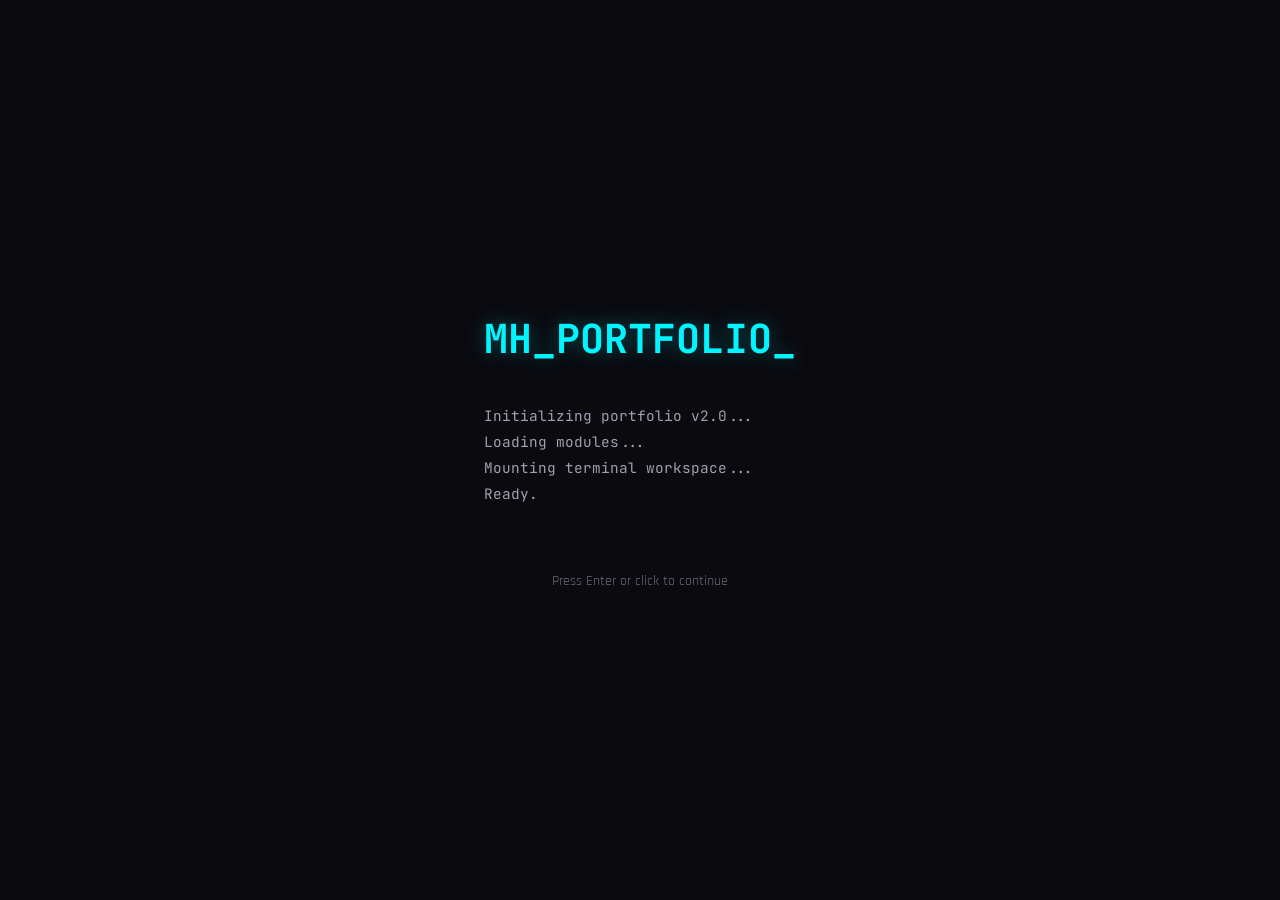
==== commit 07fe90e7: "Replace scroll portfolio with terminal-driven interactive experience. Co-authored-by: Cursor <cursor" ====
--- a/index.html
+++ b/index.html
@@ -3,510 +3,55 @@
 <head>
     <meta charset="UTF-8">
     <meta name="viewport" content="width=device-width, initial-scale=1.0">
-    <title>Mohammed Hussain - Cyberpunk Portfolio</title>
-    <meta name="description" content="Personal portfolio of Mohammed Hussain - Software Developer & Tech Enthusiast">
-    
-    <!-- Google Fonts -->
-    <link href="https://fonts.googleapis.com/css2?family=Orbitron:wght@400;700;900&family=Rajdhani:wght@300;400;500;600;700&display=swap" rel="stylesheet">
-    
-    <!-- Font Awesome Icons -->
-    <link rel="stylesheet" href="https://cdnjs.cloudflare.com/ajax/libs/font-awesome/6.4.0/css/all.min.css" integrity="sha512-iecdLmaskl7CVkqkXNQ/ZH/XLlvWZOJyj7Yy7tcenmpD1ypASozpmT/E0iPtmFIB46ZmdtAc9eNBvH0H/ZpiBw==" crossorigin="anonymous" referrerpolicy="no-referrer" />
-    
-    <!-- Particles.js CDN -->
-    <script src="https://cdn.jsdelivr.net/particles.js/2.0.0/particles.min.js"></script>
-    
-    <!-- Custom CSS -->
+    <title>Mohammed Hussain — Terminal Portfolio</title>
+    <meta name="description" content="Interactive terminal portfolio of Mohammed Hussain — Software Developer specializing in AI/ML and full-stack development.">
+    <meta name="google-site-verification" content="google7f7cb1a65e1aa8d9.html" />
+    <link rel="preconnect" href="https://fonts.googleapis.com">
+    <link rel="preconnect" href="https://fonts.gstatic.com" crossorigin>
+    <link href="https://fonts.googleapis.com/css2?family=JetBrains+Mono:wght@400;500;700&family=Rajdhani:wght@400;500;600;700&display=swap" rel="stylesheet">
     <link rel="stylesheet" href="style.css">
 </head>
 <body>
-    <!-- Navigation -->
-    <nav class="navbar" id="navbar">
-        <div class="nav-container">
-            <div class="nav-logo">
-                <span class="logo-text">MH</span>
-            </div>
-            <div class="nav-menu" id="nav-menu">
-                <a href="#hero" class="nav-link">Home</a>
-                <a href="#about" class="nav-link">About</a>
-                <a href="#skills" class="nav-link">Skills</a>
-                <a href="#projects" class="nav-link">Projects</a>
-                <a href="#contact" class="nav-link">Contact</a>
-            </div>
-            <div class="nav-toggle" id="nav-toggle">
-                <span class="bar"></span>
-                <span class="bar"></span>
-                <span class="bar"></span>
-            </div>
+    <!-- Boot Screen -->
+    <div id="boot-screen" class="boot-screen" role="dialog" aria-label="Boot sequence">
+        <div class="boot-container">
+            <div class="boot-logo">MH_PORTFOLIO<span class="boot-cursor">_</span></div>
+            <div class="boot-output" aria-live="polite"></div>
+            <p class="boot-tagline"></p>
+            <p class="boot-hint">Press Enter or click to continue</p>
         </div>
-    </nav>
-
-    <!-- Theme Toggler -->
-    <div class="theme-toggler">
-        <button class="theme-btn theme-cyan active" data-theme="cyan" title="Cyber Cyan"></button>
-        <button class="theme-btn theme-yellow" data-theme="yellow" title="Cyber Yellow"></button>
-        <button class="theme-btn theme-pink" data-theme="pink" title="Neon Pink"></button>
-        <button class="theme-btn theme-green" data-theme="green" title="Matrix Green"></button>
+        <div class="scanlines" aria-hidden="true"></div>
     </div>
 
-    <!-- Particle Background -->
-    <div id="particles-js"></div>
+    <!-- Terminal Workspace -->
+    <div id="terminal-workspace" class="workspace hidden">
+        <div class="terminal-pane">
+            <div class="terminal-header">
+                <div class="terminal-controls" aria-hidden="true">
+                    <span class="ctrl ctrl-close"></span>
+                    <span class="ctrl ctrl-min"></span>
+                    <span class="ctrl ctrl-max"></span>
+                </div>
+                <span class="terminal-title">hussain@portfolio:~</span>
+            </div>
+            <div id="terminal-output" class="terminal-output" aria-live="polite"></div>
+            <div class="terminal-input-row">
+                <label for="terminal-input" class="sr-only">Terminal command input</label>
+                <span id="terminal-prompt" class="prompt">visitor@portfolio:~$</span>
+                <input type="text" id="terminal-input" class="terminal-input" autocomplete="off" spellcheck="false" aria-label="Enter command">
+            </div>
+            <div id="command-chips" class="command-chips" aria-label="Quick commands"></div>
+        </div>
 
-    <!-- Hero Section -->
-    <section id="hero" class="hero">
-        <div class="hero-container">
-            <div class="hero-content">
-                <h1 class="hero-title">
-                    <span class="glitch" data-text="MOHAMMED HUSSAIN">MOHAMMED HUSSAIN</span>
-                </h1>
-                <div class="hero-subtitle">
-                    <span class="typing-text" id="typing-text"></span>
-                    <span class="cursor">|</span>
-                </div>
-                <p class="hero-description">
-                    Welcome to my digital realm. I craft code, build dreams, and navigate the cyber frontier.
-                </p>
-                <div class="hero-buttons">
-                    <a href="#about" class="btn btn-primary">
-                        <i class="fas fa-rocket"></i>
-                        Explore
-                    </a>
-                    <a href="#contact" class="btn btn-secondary">
-                        <i class="fas fa-envelope"></i>
-                        Connect
-                    </a>
-                </div>
+        <div id="preview-panel" class="preview-pane">
+            <div class="preview-header">
+                <span class="preview-label">preview</span>
+                <button type="button" id="preview-close" class="preview-close" aria-label="Close preview panel">&times;</button>
             </div>
-            <div class="hero-visual">
-                <div class="cyber-grid"></div>
-            </div>
+            <div id="preview-content" class="preview-content"></div>
         </div>
-        <div class="scroll-indicator">
-            <div class="scroll-arrow"></div>
-        </div>
-    </section>
+    </div>
 
-    <!-- About Section -->
-    <section id="about" class="about">
-        <div class="container">
-            <h2 class="section-title" data-aos="fade-up">
-                <i class="fas fa-user-astronaut"></i>
-                About Me
-            </h2>
-            <div class="about-content-new">
-                <div class="about-main-card" data-aos="fade-right">
-                    <div class="about-intro">
-                        <p class="about-description">
-                            Hey, I'm Mohammed Hussain, an AI/ML student from Mumbai. I love exploring technology, building creative digital projects, and constantly pushing myself to learn more.
-                        </p>
-                        <p class="about-skills">
-                            My skills span from programming (Python, Java, C, web dev) to generative AI and community management. Outside of tech, I enjoy swimming, badminton, chess, and calisthenics — activities that sharpen my body and mind.
-                        </p>
-                        <p class="about-philosophy">
-                            I believe in balancing discipline with creativity, and I'm always excited to collaborate on impactful ideas.
-                        </p>
-                    </div>
-                </div>
-                <div class="about-info-cards" data-aos="fade-left">
-                    <div class="info-card academic-card">
-                        <div class="card-icon">
-                            <i class="fas fa-graduation-cap"></i>
-                        </div>
-                        <h3>Academic Background</h3>
-                        <p>AI/ML Student, 2nd Year</p>
-                        <p>Mumbai, India</p>
-                    </div>
-
-
-                </div>
-            </div>
-
-            <!-- Mini Terminal Section -->
-            <div class="terminal-container" data-aos="fade-up">
-                <div class="terminal-header">
-                    <span class="btn-close"></span>
-                    <span class="btn-minimize"></span>
-                    <span class="btn-maximize"></span>
-                    <span class="terminal-title">hussain@cyberpunk:~</span>
-                </div>
-                <div class="terminal-body" id="terminal-body">
-                    <p><span class="prompt" style="color: var(--primary-color);">root@cyberpunk:~$</span> ./show-easter-egg.sh</p>
-                    <p class="terminal-output" id="terminal-text"></p><span class="cursor" style="color: var(--primary-color); animation: blink 1s infinite;">_</span>
-                </div>
-            </div>
-        </div>
-    </section>
-
-    <!-- Skills Section -->
-    <section id="skills" class="skills">
-        <div class="container">
-            <h2 class="section-title" data-aos="fade-up">
-                <i class="fas fa-brain"></i>
-                Skills & Technologies
-            </h2>
-            <div class="skills-content">
-                <div class="skills-categories">
-                    <!-- Technical Skills -->
-                    <div class="skill-category" data-aos="fade-up" data-aos-delay="100">
-                        <h3 class="category-title">
-                            <i class="fas fa-code"></i>
-                            Technical Skills
-                        </h3>
-                        <div class="skills-grid">
-                            <div class="skill-item">
-                                <div class="skill-icon">
-                                    <img src="https://cdn.jsdelivr.net/gh/devicons/devicon/icons/html5/html5-original.svg" alt="HTML5">
-                                </div>
-                                <span class="skill-name">HTML5</span>
-                                <div class="skill-level">
-                                    <div class="skill-bar" data-level="90"></div>
-                                </div>
-                            </div>
-                            <div class="skill-item">
-                                <div class="skill-icon">
-                                    <img src="https://cdn.jsdelivr.net/gh/devicons/devicon/icons/css3/css3-original.svg" alt="CSS3">
-                                </div>
-                                <span class="skill-name">CSS3</span>
-                                <div class="skill-level">
-                                    <div class="skill-bar" data-level="85"></div>
-                                </div>
-                            </div>
-                            <div class="skill-item">
-                                <div class="skill-icon">
-                                    <img src="https://cdn.jsdelivr.net/gh/devicons/devicon/icons/javascript/javascript-original.svg" alt="JavaScript">
-                                </div>
-                                <span class="skill-name">JavaScript</span>
-                                <div class="skill-level">
-                                    <div class="skill-bar" data-level="80"></div>
-                                </div>
-                            </div>
-                            <div class="skill-item">
-                                <div class="skill-icon">
-                                    <img src="https://cdn.jsdelivr.net/gh/devicons/devicon/icons/python/python-original.svg" alt="Python">
-                                </div>
-                                <span class="skill-name">Python</span>
-                                <div class="skill-level">
-                                    <div class="skill-bar" data-level="75"></div>
-                                </div>
-                            </div>
-                            <div class="skill-item">
-                                <div class="skill-icon">
-                                    <img src="https://cdn.jsdelivr.net/gh/devicons/devicon/icons/c/c-original.svg" alt="C Programming">
-                                </div>
-                                <span class="skill-name">C Programming</span>
-                                <div class="skill-level">
-                                    <div class="skill-bar" data-level="70"></div>
-                                </div>
-                            </div>
-                            <div class="skill-item">
-                                <div class="skill-icon">
-                                    <img src="https://cdn.jsdelivr.net/gh/devicons/devicon/icons/git/git-original.svg" alt="Git">
-                                </div>
-                                <span class="skill-name">Git</span>
-                                <div class="skill-level">
-                                    <div class="skill-bar" data-level="65"></div>
-                                </div>
-                            </div>
-                            <div class="skill-item">
-                                <div class="skill-icon">
-                                    <img src="https://cdn.jsdelivr.net/gh/devicons/devicon/icons/github/github-original.svg" alt="GitHub">
-                                </div>
-                                <span class="skill-name">GitHub</span>
-                                <div class="skill-level">
-                                    <div class="skill-bar" data-level="65"></div>
-                                </div>
-                            </div>
-                        </div>
-                    </div>
-
-                    <!-- Soft Skills -->
-                    <div class="skill-category" data-aos="fade-up" data-aos-delay="200">
-                        <h3 class="category-title">
-                            <i class="fas fa-lightbulb"></i>
-                            Soft Skills
-                        </h3>
-                        <div class="soft-skills">
-                            <div class="soft-skill">
-                                <div class="soft-skill-icon">
-                                    <svg viewBox="0 0 24 24" class="custom-icon">
-                                        <path d="M12 2l3.09 6.26L22 9.27l-5 4.87 1.18 6.88L12 17.77l-6.18 3.25L7 14.14 2 9.27l6.91-1.01L12 2z"/>
-                                    </svg>
-                                </div>
-                                <span>Problem Solving</span>
-                            </div>
-                            <div class="soft-skill">
-                                <div class="soft-skill-icon">
-                                    <svg viewBox="0 0 24 24" class="custom-icon">
-                                        <path d="M17 12h-5v5h5v-5zM16 1v2H8V1H6v2H5c-1.11 0-1.99.9-1.99 2L3 19c0 1.1.89 2 2 2h14c1.1 0 2-.9 2-2V5c0-1.1-.9-2-2-2h-1V1h-2zm3 18H5V8h14v11z"/>
-                                    </svg>
-                                </div>
-                                <span>Time Management</span>
-                            </div>
-                            <div class="soft-skill">
-                                <div class="soft-skill-icon">
-                                    <svg viewBox="0 0 24 24" class="custom-icon">
-                                        <path d="M16 4c0-1.11.89-2 2-2s2 .89 2 2-.89 2-2 2-2-.89-2-2zm4 18v-6h2.5l-2.54-7.63A1.5 1.5 0 0 0 18.54 8H17c-.8 0-1.54.37-2.01.99l-2.98 3.93L8.5 11.5c-.8-.8-2.07-.8-2.87 0s-.8 2.07 0 2.87L9 17.74V22h2v-3l-2.05-2.05 1.73-1.73L13.5 18v4h2z"/>
-                                    </svg>
-                                </div>
-                                <span>Team Collaboration</span>
-                            </div>
-                            <div class="soft-skill">
-                                <div class="soft-skill-icon">
-                                    <svg viewBox="0 0 24 24" class="custom-icon">
-                                        <path d="M9 11H7v6h2v-6zm4 0h-2v6h2v-6zm4 0h-2v6h2v-6zm2.5-9H19V1h-2v1H7V1H5v1H3.5C2.67 2 2 2.67 2 3.5v16C2 20.33 2.67 21 3.5 21h17c.83 0 1.5-.67 1.5-1.5v-16C22 2.67 21.33 2 20.5 2z"/>
-                                    </svg>
-                                </div>
-                                <span>Adaptability</span>
-                            </div>
-                        </div>
-                        
-                        <!-- Hobbies Section -->
-                        <div class="hobbies-section">
-                            <h4 class="hobbies-title">
-                                <i class="fas fa-heart"></i>
-                                Hobbies
-                            </h4>
-                            <div class="hobby-tags">
-                                <span class="hobby-tag"><i class="fas fa-swimmer"></i> Swimming</span>
-                                <span class="hobby-tag"><i class="fas fa-fist-raised"></i> UFC</span>
-                                <span class="hobby-tag"><i class="fas fa-dumbbell"></i> Calisthenics</span>
-                                <span class="hobby-tag"><i class="fas fa-chess"></i> Chess</span>
-                                <span class="hobby-tag"><i class="fas fa-book"></i> Book Reading</span>
-                                <span class="hobby-tag"><i class="fas fa-code"></i> Coding</span>
-                            </div>
-                        </div>
-                    </div>
-                </div>
-            </div>
-        </div>
-    </section>
-
-    <!-- Projects Section -->
-    <section id="projects" class="projects">
-        <div class="container">
-            <h2 class="section-title" data-aos="fade-up">
-                <i class="fas fa-rocket"></i>
-                Featured Projects
-            </h2>
-            <div class="projects-grid">
-                <!-- DungeonKeeper Discord Bot -->
-                <div class="project-card" data-aos="fade-up" data-aos-delay="100">
-                    <div class="project-glow"></div>
-                    <div class="project-header with-image">
-                        <div class="project-image-container">
-                            <img class="project-image" src="modmail.png" alt="DungeonKeeper Thumbnail">
-                        </div>
-                        <div class="project-status live status-floating">
-                            <i class="fas fa-circle"></i>
-                            <span>Live</span>
-                        </div>
-                    </div>
-                    <div class="project-content">
-                        <h3 class="project-title">🏰 DungeonKeeper</h3>
-                        <p class="project-subtitle">Discord Bot for Study Communities</p>
-                        <p class="project-description">
-                            A comprehensive Discord bot designed for study communities and educational servers with staff support, voice channel management, and productivity features.
-                        </p>
-                        <div class="project-features">
-                            <h4>Key Features</h4>
-                            <ul>
-                                <li><i class="fas fa-headset"></i> Staff Support System with DM Bridge</li>
-                                <li><i class="fas fa-microphone"></i> Voice Channel Management</li>
-                                <li><i class="fas fa-clock"></i> Pomodoro Timer with XP Rewards</li>
-                                <li><i class="fas fa-trophy"></i> XP Leaderboard System</li>
-                                <li><i class="fas fa-quote-left"></i> Motivational Study Quotes</li>
-                                <li><i class="fas fa-bell"></i> Personal Reminder System</li>
-                            </ul>
-                        </div>
-                        <div class="project-tech">
-                            <span class="tech-tag">Python</span>
-                            <span class="tech-tag">Discord.py</span>
-                            <span class="tech-tag">Slash Commands</span>
-                            <span class="tech-tag">JSON</span>
-                        </div>
-                        <div class="project-links">
-                            <a href="https://github.com/mohdhussainprof-cpu/ModMail#readme" target="_blank" class="btn btn-primary">
-                                <i class="fas fa-book"></i>
-                                Documentation
-                            </a>
-                        </div>
-                    </div>
-                </div>
-
-                <!-- Fluxa Media Suite -->
-                <div class="project-card" data-aos="fade-up" data-aos-delay="200">
-                    <div class="project-glow"></div>
-                    <div class="project-header with-image">
-                        <div class="project-image-container">
-                            <img class="project-image" src="fluxa.png" alt="Fluxa Media Suite Thumbnail">
-                        </div>
-                        <div class="project-status live status-floating">
-                            <i class="fas fa-circle"></i>
-                            <span>Live</span>
-                        </div>
-                    </div>
-                    <div class="project-content">
-                        <h3 class="project-title">🎵 Fluxa Media Suite</h3>
-                        <p class="project-subtitle">Universal Media Downloader</p>
-                        <p class="project-description">
-                            A powerful, all-in-one desktop media suite for downloading audio and video from YouTube, Spotify, SoundCloud, Apple Music, and more — with queue management, history tracking, and format conversion.
-                        </p>
-                        <div class="project-features">
-                            <h4>Key Features</h4>
-                            <ul>
-                                <li><i class="fab fa-youtube"></i> YouTube & Music Video Downloads</li>
-                                <li><i class="fab fa-spotify"></i> Spotify Playlist & Track Support</li>
-                                <li><i class="fab fa-soundcloud"></i> SoundCloud & Apple Music</li>
-                                <li><i class="fas fa-list"></i> Smart Queue Management</li>
-                                <li><i class="fas fa-history"></i> Download History Tracking</li>
-                                <li><i class="fas fa-exchange-alt"></i> Format Conversion (MP3, MP4, FLAC)</li>
-                                <li><i class="fas fa-folder-open"></i> Auto Folder Organization</li>
-                                <li><i class="fas fa-bolt"></i> Fast Parallel Downloads</li>
-                            </ul>
-                        </div>
-                        <div class="project-tech">
-                            <span class="tech-tag">Python</span>
-                            <span class="tech-tag">yt-dlp</span>
-                            <span class="tech-tag">SpotDL</span>
-                            <span class="tech-tag">FFmpeg</span>
-                            <span class="tech-tag">Tkinter</span>
-                        </div>
-                    </div>
-                </div>
-
-                <!-- Finvora ERP -->
-                <div class="project-card" data-aos="fade-up" data-aos-delay="300">
-                    <div class="project-glow"></div>
-                    <div class="project-header with-image">
-                        <div class="project-image-container">
-                            <img class="project-image" src="finvora.png" alt="Finvora ERP Thumbnail">
-                        </div>
-                        <div class="project-status development status-floating">
-                            <i class="fas fa-circle"></i>
-                            <span>In Development</span>
-                        </div>
-                    </div>
-                    <div class="project-content">
-                        <h3 class="project-title">📊 Finvora ERP</h3>
-                        <p class="project-subtitle">AI-Powered Business Management Platform</p>
-                        <p class="project-description">
-                            A comprehensive ERP platform designed for modern businesses — integrating accounting, GST compliance, bank reconciliation, AR/AP management, budgeting, asset tracking, and intelligent reporting into one unified system.
-                        </p>
-                        <div class="project-features">
-                            <h4>Key Features</h4>
-                            <ul>
-                                <li><i class="fas fa-file-invoice-dollar"></i> Accounting & Ledger Management</li>
-                                <li><i class="fas fa-receipt"></i> GST Filing & Compliance</li>
-                                <li><i class="fas fa-university"></i> Bank Reconciliation (BRS)</li>
-                                <li><i class="fas fa-exchange-alt"></i> Accounts Receivable & Payable</li>
-                                <li><i class="fas fa-chart-pie"></i> Budgeting & Cost Control</li>
-                                <li><i class="fas fa-building"></i> Fixed Asset Management</li>
-                                <li><i class="fas fa-chart-bar"></i> Advanced Reporting & Analytics</li>
-                                <li><i class="fas fa-project-diagram"></i> Automated Business Workflows</li>
-                            </ul>
-                        </div>
-                        <div class="project-tech">
-                            <span class="tech-tag">React</span>
-                            <span class="tech-tag">Node.js</span>
-                            <span class="tech-tag">PostgreSQL</span>
-                            <span class="tech-tag">Python</span>
-                            <span class="tech-tag">AI/ML</span>
-                            <span class="tech-tag">REST APIs</span>
-                        </div>
-                        <div class="project-links">
-                            <button class="btn btn-disabled" disabled>
-                                <i class="fas fa-code"></i>
-                                In Development
-                            </button>
-                        </div>
-                    </div>
-                </div>
-            </div>
-        </div>
-    </section>
-
-    <!-- Contact Section -->
-    <section id="contact" class="contact">
-        <div class="container">
-            <h2 class="section-title" data-aos="fade-up">
-                <i class="fas fa-satellite-dish"></i>
-                Connect With Me
-            </h2>
-            <div class="contact-content">
-                <div class="contact-info" data-aos="fade-right">
-                    <h3 class="contact-subtitle">Let's Build Something Amazing</h3>
-                    <p class="contact-description">
-                        Ready to collaborate or discuss exciting opportunities? Reach out through any of these channels and let's create something extraordinary together.
-                    </p>
-                    <div class="social-links">
-                        <a href="https://x.com/Its_MH123" class="social-link x-twitter" target="_blank">
-                            <img src="https://upload.wikimedia.org/wikipedia/commons/c/ce/X_logo_2023.svg" alt="X" class="social-icon" style="filter: invert(1);">
-                            <span>X account</span>
-                        </a>
-                        <a href="https://github.com/MHK-123" class="social-link github" target="_blank">
-                            <img src="https://cdn.jsdelivr.net/gh/devicons/devicon/icons/github/github-original.svg" alt="GitHub" class="social-icon">
-                            <span>GitHub</span>
-                        </a>
-                        <a href="https://instagram.com/insane_mh123" class="social-link instagram" target="_blank">
-                            <img src="https://upload.wikimedia.org/wikipedia/commons/a/a5/Instagram_icon.png" alt="Instagram" class="social-icon">
-                            <span>Instagram</span>
-                        </a>
-                        <a href="https://linkedin.com/in/mohammed-hussain-6306a1334" class="social-link linkedin" target="_blank">
-                            <img src="https://cdn.jsdelivr.net/gh/devicons/devicon/icons/linkedin/linkedin-original.svg" alt="LinkedIn" class="social-icon">
-                            <span>LinkedIn</span>
-                        </a>
-                        <a href="#" class="social-link discord" onclick="copyDiscord()">
-                            <img src="https://assets-global.website-files.com/6257adef93867e50d84d30e2/636e0a6cc3c481a15a141738_icon_clyde_white_RGB.png" alt="Discord" class="social-icon">
-                            <span>Discord</span>
-                        </a>
-                    </div>
-                </div>
-                <div class="contact-form-container" data-aos="fade-left">
-                    <form class="contact-form" id="contact-form">
-                        <div class="form-group">
-                            <label for="name">Name</label>
-                            <input type="text" id="name" name="name" required>
-                            <span class="form-error" id="name-error"></span>
-                        </div>
-                        <div class="form-group">
-                            <label for="email">Email</label>
-                            <input type="email" id="email" name="email" required>
-                            <span class="form-error" id="email-error"></span>
-                        </div>
-                        <div class="form-group">
-                            <label for="subject">Subject</label>
-                            <input type="text" id="subject" name="subject" required>
-                            <span class="form-error" id="subject-error"></span>
-                        </div>
-                        <div class="form-group">
-                            <label for="message">Message</label>
-                            <textarea id="message" name="message" rows="5" required></textarea>
-                            <span class="form-error" id="message-error"></span>
-                        </div>
-                        <button type="submit" class="btn btn-primary btn-submit">
-                            <i class="fas fa-paper-plane"></i>
-                            Send Message
-                        </button>
-                    </form>
-                </div>
-            </div>
-        </div>
-    </section>
-
-    <!-- Footer -->
-    <footer class="footer">
-        <div class="container">
-            <div class="footer-content">
-                <div class="footer-text">
-                    <p>&copy; 2025 Mohammed Hussain. Crafted with <i class="fas fa-heart"></i> and lots of coffee.</p>
-                </div>
-                <div class="footer-links">
-                    <a href="#hero">Back to Top</a>
-                </div>
-            </div>
-        </div>
-    </footer>
-
-    <!-- Custom JavaScript -->
-    <script src="script.js"></script>
+    <script type="module" src="js/main.js"></script>
 </body>
 </html>
--- a/style.css
+++ b/style.css
@@ -1,1495 +1,949 @@
-/* CSS Reset and Base Styles */
-* {
+/* Terminal Portfolio — Base & Themes */
+
+*, *::before, *::after {
     margin: 0;
     padding: 0;
     box-sizing: border-box;
 }
 
 :root {
-    --primary-color: #00f5ff;      /* Electric blue */
-    --secondary-color: #a855f7;    /* Neon purple */
-    --accent-color: #00ffff;       /* Cyber cyan */
-    --bg-primary: #0a0a0a;         /* Very dark background */
-    --bg-secondary: #1a1a1a;       /* Slightly lighter dark */
-    --bg-card: rgba(26, 26, 26, 0.8);
-    --text-primary: #ffffff;
-    --text-secondary: #b0b0b0;
-    --text-muted: #666666;
-    --border-color: rgba(0, 245, 255, 0.3);
-    --glow-color: rgba(0, 245, 255, 0.5);
-    --purple-glow: rgba(168, 85, 247, 0.5);
+    --primary: #00f5ff;
+    --secondary: #a855f7;
+    --accent: #00ffff;
+    --bg-primary: #0a0a0f;
+    --bg-secondary: #12121a;
+    --bg-card: rgba(18, 18, 26, 0.95);
+    --text-primary: #e8e8e8;
+    --text-secondary: #a0a0b0;
+    --text-muted: #6b6b7b;
+    --border: rgba(0, 245, 255, 0.25);
+    --glow: rgba(0, 245, 255, 0.35);
+    --error: #ff4757;
+    --success: #2ed573;
+    --font-mono: 'JetBrains Mono', 'Courier New', monospace;
+    --font-sans: 'Rajdhani', system-ui, sans-serif;
+    --terminal-width: 42%;
+}
+
+[data-theme="matrix"] {
+    --primary: #00ff00;
+    --secondary: #008f11;
+    --accent: #00ff00;
+    --border: rgba(0, 255, 0, 0.25);
+    --glow: rgba(0, 255, 0, 0.35);
+}
+
+[data-theme="purple"] {
+    --primary: #a855f7;
+    --secondary: #00ffff;
+    --accent: #c084fc;
+    --border: rgba(168, 85, 247, 0.25);
+    --glow: rgba(168, 85, 247, 0.35);
+}
+
+[data-theme="amber"] {
+    --primary: #f59e0b;
+    --secondary: #ef4444;
+    --accent: #fbbf24;
+    --border: rgba(245, 158, 11, 0.25);
+    --glow: rgba(245, 158, 11, 0.35);
+}
+
+[data-theme="white"] {
+    --primary: #0891b2;
+    --secondary: #7c3aed;
+    --accent: #0e7490;
+    --bg-primary: #f5f5f5;
+    --bg-secondary: #ffffff;
+    --bg-card: rgba(255, 255, 255, 0.98);
+    --text-primary: #1a1a2e;
+    --text-secondary: #4a4a5a;
+    --text-muted: #6b6b7b;
+    --border: rgba(8, 145, 178, 0.25);
+    --glow: rgba(8, 145, 178, 0.2);
 }
 
 html {
+    font-size: 16px;
     scroll-behavior: smooth;
 }
 
 body {
-    font-family: 'Rajdhani', sans-serif;
+    font-family: var(--font-sans);
     background: var(--bg-primary);
     color: var(--text-primary);
+    min-height: 100vh;
+    overflow: hidden;
     line-height: 1.6;
-    overflow-x: hidden;
-}
-
-.container {
-    max-width: 1200px;
-    margin: 0 auto;
-    padding: 0 20px;
-}
-
-/* Particles Background */
-#particles-js {
+}
+
+.hidden {
+    display: none !important;
+}
+
+.sr-only {
+    position: absolute;
+    width: 1px;
+    height: 1px;
+    padding: 0;
+    margin: -1px;
+    overflow: hidden;
+    clip: rect(0, 0, 0, 0);
+    white-space: nowrap;
+    border: 0;
+}
+
+code {
+    font-family: var(--font-mono);
+    font-size: 0.9em;
+    color: var(--primary);
+    background: rgba(0, 245, 255, 0.08);
+    padding: 0.15em 0.4em;
+    border-radius: 4px;
+}
+
+/* Boot Screen */
+.boot-screen {
     position: fixed;
-    top: 0;
+    inset: 0;
+    display: flex;
+    align-items: center;
+    justify-content: center;
+    background: var(--bg-primary);
+    cursor: pointer;
+    z-index: 2000;
+}
+
+.boot-container {
+    text-align: center;
+    z-index: 2;
+    padding: 2rem;
+}
+
+.boot-logo {
+    font-family: var(--font-mono);
+    font-size: clamp(1.5rem, 4vw, 2.5rem);
+    font-weight: 700;
+    color: var(--primary);
+    text-shadow: 0 0 20px var(--glow);
+    margin-bottom: 2rem;
+}
+
+.boot-cursor {
+    animation: blink 1s step-end infinite;
+}
+
+.boot-output {
+    font-family: var(--font-mono);
+    font-size: 0.9rem;
+    color: var(--text-secondary);
+    text-align: left;
+    max-width: 400px;
+    margin: 0 auto 1.5rem;
+    line-height: 1.8;
+}
+
+.boot-tagline {
+    font-family: var(--font-mono);
+    color: var(--secondary);
+    font-size: 1rem;
+    min-height: 1.5em;
+    margin-bottom: 1rem;
+}
+
+.boot-hint {
+    font-size: 0.85rem;
+    color: var(--text-muted);
+}
+
+.scanlines {
+    position: absolute;
+    inset: 0;
+    background: repeating-linear-gradient(
+        0deg,
+        transparent,
+        transparent 2px,
+        rgba(0, 0, 0, 0.03) 2px,
+        rgba(0, 0, 0, 0.03) 4px
+    );
+    pointer-events: none;
+    z-index: 1;
+}
+
+@keyframes blink {
+    50% { opacity: 0; }
+}
+
+/* Workspace Layout */
+.workspace {
+    display: flex;
+    height: 100vh;
+    width: 100vw;
+}
+
+.terminal-pane {
+    width: var(--terminal-width);
+    min-width: 320px;
+    display: flex;
+    flex-direction: column;
+    background: var(--bg-secondary);
+    border-right: 1px solid var(--border);
+}
+
+.preview-pane {
+    flex: 1;
+    display: flex;
+    flex-direction: column;
+    background: var(--bg-primary);
+    overflow: hidden;
+}
+
+.terminal-header,
+.preview-header {
+    display: flex;
+    align-items: center;
+    padding: 0.75rem 1rem;
+    border-bottom: 1px solid var(--border);
+    background: var(--bg-card);
+    flex-shrink: 0;
+}
+
+.terminal-controls {
+    display: flex;
+    gap: 6px;
+    margin-right: 1rem;
+}
+
+.ctrl {
+    width: 12px;
+    height: 12px;
+    border-radius: 50%;
+}
+
+.ctrl-close { background: #ff5f56; }
+.ctrl-min { background: #ffbd2e; }
+.ctrl-max { background: #27c93f; }
+
+.terminal-title,
+.preview-label {
+    font-family: var(--font-mono);
+    font-size: 0.8rem;
+    color: var(--text-muted);
+    flex: 1;
+    text-align: center;
+}
+
+.preview-close {
+    display: none;
+    background: none;
+    border: none;
+    color: var(--text-secondary);
+    font-size: 1.5rem;
+    cursor: pointer;
+    line-height: 1;
+    padding: 0 0.5rem;
+}
+
+.preview-close:hover {
+    color: var(--primary);
+}
+
+/* Terminal Output & Input */
+.terminal-output {
+    flex: 1;
+    overflow-y: auto;
+    padding: 1rem;
+    font-family: var(--font-mono);
+    font-size: 0.85rem;
+    line-height: 1.7;
+}
+
+.terminal-line {
+    margin-bottom: 0.25rem;
+    word-break: break-word;
+}
+
+.terminal-line.error {
+    color: var(--error);
+}
+
+.terminal-input-line {
+    color: var(--text-primary);
+}
+
+.prompt {
+    color: var(--primary);
+    font-weight: 500;
+}
+
+.terminal-input-row {
+    display: flex;
+    align-items: center;
+    padding: 0.75rem 1rem;
+    border-top: 1px solid var(--border);
+    gap: 0.5rem;
+    flex-shrink: 0;
+}
+
+.terminal-input {
+    flex: 1;
+    background: transparent;
+    border: none;
+    outline: none;
+    font-family: var(--font-mono);
+    font-size: 0.85rem;
+    color: var(--text-primary);
+    caret-color: var(--primary);
+}
+
+.terminal-input:focus {
+    outline: 2px solid var(--primary);
+    outline-offset: 2px;
+    border-radius: 2px;
+}
+
+.command-chips {
+    display: flex;
+    flex-wrap: wrap;
+    gap: 0.5rem;
+    padding: 0.5rem 1rem 0.75rem;
+    border-top: 1px solid var(--border);
+    flex-shrink: 0;
+}
+
+.cmd-chip {
+    font-family: var(--font-mono);
+    font-size: 0.75rem;
+    padding: 0.35rem 0.75rem;
+    background: rgba(0, 245, 255, 0.08);
+    border: 1px solid var(--border);
+    border-radius: 20px;
+    color: var(--primary);
+    cursor: pointer;
+    transition: background 0.2s, border-color 0.2s;
+}
+
+.cmd-chip:hover,
+.cmd-chip:focus {
+    background: rgba(0, 245, 255, 0.15);
+    border-color: var(--primary);
+    outline: none;
+}
+
+/* Preview Panel */
+.preview-content {
+    flex: 1;
+    overflow-y: auto;
+    padding: 1.5rem 2rem;
+}
+
+.preview-section h2 {
+    font-family: var(--font-mono);
+    font-size: 1.5rem;
+    color: var(--primary);
+    margin-bottom: 1rem;
+    font-weight: 700;
+}
+
+.preview-section h3 {
+    font-size: 1.1rem;
+    color: var(--text-primary);
+    margin-bottom: 0.75rem;
+}
+
+.preview-section h4 {
+    font-size: 0.95rem;
+    color: var(--secondary);
+    margin: 1rem 0 0.5rem;
+    text-transform: uppercase;
+    letter-spacing: 0.05em;
+}
+
+.preview-subtitle {
+    color: var(--secondary);
+    font-weight: 600;
+    margin-bottom: 0.5rem;
+}
+
+.preview-text {
+    color: var(--text-secondary);
+    margin-bottom: 1rem;
+    font-size: 1.05rem;
+    line-height: 1.75;
+}
+
+.preview-muted {
+    color: var(--text-muted);
+    font-size: 0.95rem;
+    margin-bottom: 1rem;
+}
+
+.preview-footnote {
+    color: var(--text-muted);
+    font-size: 0.85rem;
+    margin-top: 1rem;
+    font-style: italic;
+}
+
+.preview-header-row {
+    display: flex;
+    gap: 1.25rem;
+    align-items: flex-start;
+    margin-bottom: 1.5rem;
+}
+
+.preview-header-stack {
+    flex-direction: column;
+}
+
+.preview-avatar-wrap {
+    flex-shrink: 0;
+}
+
+.preview-avatar {
+    width: 80px;
+    height: 80px;
+    border-radius: 12px;
+    border: 2px solid var(--border);
+    object-fit: cover;
+}
+
+.preview-avatar-fallback {
+    width: 80px;
+    height: 80px;
+    border-radius: 12px;
+    border: 2px solid var(--border);
+    background: linear-gradient(135deg, var(--primary), var(--secondary));
+    display: flex;
+    align-items: center;
+    justify-content: center;
+    font-family: var(--font-mono);
+    font-weight: 700;
+    font-size: 1.5rem;
+    color: var(--bg-primary);
+}
+
+.preview-card {
+    background: var(--bg-card);
+    border: 1px solid var(--border);
+    border-radius: 12px;
+    padding: 1.25rem;
+    margin-bottom: 1rem;
+}
+
+.preview-list {
+    list-style: none;
+    padding: 0;
+}
+
+.preview-list li {
+    color: var(--text-secondary);
+    padding: 0.35rem 0;
+    padding-left: 1.25rem;
+    position: relative;
+    font-size: 1rem;
+}
+
+.preview-list li::before {
+    content: '›';
+    position: absolute;
     left: 0;
+    color: var(--primary);
+    font-weight: bold;
+}
+
+.preview-welcome {
+    text-align: center;
+    padding: 3rem 1rem;
+}
+
+.preview-welcome-icon {
+    font-family: var(--font-mono);
+    font-size: 3rem;
+    color: var(--primary);
+    margin-bottom: 1rem;
+}
+
+.preview-meta {
+    display: flex;
+    flex-direction: column;
+    gap: 0.25rem;
+    margin-top: 1.5rem;
+    color: var(--text-muted);
+    font-size: 0.95rem;
+}
+
+/* Tags & Badges */
+.tag-list {
+    display: flex;
+    flex-wrap: wrap;
+    gap: 0.5rem;
+}
+
+.tag {
+    display: inline-block;
+    padding: 0.35rem 0.85rem;
+    background: rgba(0, 245, 255, 0.1);
+    border: 1px solid var(--border);
+    border-radius: 20px;
+    font-size: 0.9rem;
+    color: var(--primary);
+}
+
+.tag-muted {
+    background: rgba(168, 85, 247, 0.1);
+    color: var(--secondary);
+    border-color: rgba(168, 85, 247, 0.25);
+}
+
+.badge {
+    display: inline-block;
+    padding: 0.25rem 0.75rem;
+    border-radius: 20px;
+    font-size: 0.75rem;
+    font-weight: 600;
+    text-transform: uppercase;
+    letter-spacing: 0.05em;
+}
+
+.badge-live {
+    background: rgba(46, 213, 115, 0.15);
+    color: var(--success);
+    border: 1px solid rgba(46, 213, 115, 0.3);
+}
+
+.badge-dev {
+    background: rgba(245, 158, 11, 0.15);
+    color: #f59e0b;
+    border: 1px solid rgba(245, 158, 11, 0.3);
+}
+
+.preview-title-row {
+    display: flex;
+    align-items: center;
+    gap: 0.75rem;
+    flex-wrap: wrap;
+}
+
+/* Project Thumbnails */
+.preview-thumb {
+    width: 100%;
+    max-width: 420px;
+    height: 200px;
+    border-radius: 12px;
+    overflow: hidden;
+    border: 1px solid var(--border);
+    display: flex;
+    align-items: center;
+    justify-content: center;
+}
+
+.preview-thumb img {
     width: 100%;
     height: 100%;
-    z-index: -1;
-}
-
-/* Navigation */
-.navbar {
-    position: fixed;
-    top: 0;
+    object-fit: cover;
+}
+
+.preview-thumb span {
+    font-family: var(--font-mono);
+    font-size: 3rem;
+    font-weight: 700;
+    color: var(--primary);
+    opacity: 0.6;
+}
+
+.placeholder-blueprint {
+    background: linear-gradient(135deg, #0ea5e9 0%, #6366f1 100%);
+}
+
+.placeholder-finvora {
+    background: linear-gradient(135deg, #064e3b 0%, #10b981 100%);
+}
+
+.placeholder-fluxa {
+    background: linear-gradient(135deg, #7c3aed 0%, #ec4899 100%);
+}
+
+.placeholder-scribe {
+    background: linear-gradient(135deg, #1e40af 0%, #3b82f6 100%);
+}
+
+.placeholder-subscription {
+    background: linear-gradient(135deg, #b45309 0%, #f59e0b 100%);
+}
+
+.placeholder-dungeonkeeper {
+    background: linear-gradient(135deg, #1e1b4b 0%, #312e81 50%, #0ea5e9 100%);
+}
+
+/* Project List */
+.project-list {
+    display: flex;
+    flex-direction: column;
+    gap: 0.75rem;
+}
+
+.project-list-item {
+    display: flex;
+    align-items: center;
+    gap: 1rem;
+    padding: 1rem 1.25rem;
+    background: var(--bg-card);
+    border: 1px solid var(--border);
+    border-radius: 12px;
+    cursor: pointer;
+    text-align: left;
+    color: inherit;
+    font-family: inherit;
+    transition: border-color 0.2s, transform 0.2s;
     width: 100%;
-    background: rgba(10, 10, 10, 0.95);
-    backdrop-filter: blur(10px);
-    border-bottom: 1px solid var(--border-color);
-    z-index: 1000;
-    transition: all 0.3s ease;
-}
-
-.nav-container {
-    max-width: 1200px;
-    margin: 0 auto;
-    padding: 0 20px;
-    display: flex;
-    justify-content: space-between;
-    align-items: center;
-    height: 70px;
-}
-
-.nav-logo .logo-text {
-    font-family: 'Orbitron', monospace;
-    font-size: 1.8rem;
-    font-weight: 900;
-    color: var(--primary-color);
-    text-shadow: 0 0 10px var(--glow-color);
-}
-
-.nav-menu {
-    display: flex;
-    gap: 2rem;
-}
-
-.nav-link {
-    color: var(--text-secondary);
-    text-decoration: none;
-    font-weight: 500;
-    transition: all 0.3s ease;
+}
+
+.project-list-item:hover,
+.project-list-item:focus {
+    border-color: var(--primary);
+    transform: translateX(4px);
+    outline: none;
+}
+
+.project-list-item strong {
+    display: block;
+    color: var(--text-primary);
+    font-size: 1.05rem;
+}
+
+.project-list-item span:not(.project-num):not(.badge) {
+    display: block;
+    color: var(--text-muted);
+    font-size: 0.9rem;
+}
+
+.project-num {
+    font-family: var(--font-mono);
+    color: var(--primary);
+    font-size: 0.9rem;
+    min-width: 2rem;
+}
+
+/* Timeline */
+.timeline {
+    display: flex;
+    flex-direction: column;
+    gap: 0;
+    border-left: 2px solid var(--border);
+    margin-left: 0.5rem;
+    padding-left: 1.5rem;
+}
+
+.timeline-item {
     position: relative;
-}
-
-.nav-link:hover {
-    color: var(--primary-color);
-    text-shadow: 0 0 5px var(--glow-color);
-}
-
-.nav-link::after {
+    padding-bottom: 1.5rem;
+}
+
+.timeline-item::before {
     content: '';
     position: absolute;
-    bottom: -5px;
-    left: 0;
-    width: 0;
-    height: 2px;
-    background: linear-gradient(90deg, var(--primary-color), var(--secondary-color));
-    transition: width 0.3s ease;
-}
-
-.nav-link:hover::after {
-    width: 100%;
-}
-
-.nav-toggle {
-    display: none;
-    flex-direction: column;
-    cursor: pointer;
-}
-
-.nav-toggle .bar {
-    width: 25px;
-    height: 3px;
-    background: var(--primary-color);
-    margin: 3px 0;
-    transition: 0.3s;
-}
-
-/* Hero Section */
-.hero {
-    min-height: 100vh;
-    display: flex;
-    align-items: center;
-    justify-content: center;
-    position: relative;
-    overflow: hidden;
-}
-
-.hero-container {
-    display: grid;
-    grid-template-columns: 1fr 1fr;
-    gap: 4rem;
-    align-items: center;
-    max-width: 1200px;
-    margin: 0 auto;
-    padding: 0 20px;
-}
-
-.hero-content {
-    z-index: 2;
-}
-
-.hero-title {
-    font-family: 'Orbitron', monospace;
-    font-size: 3.5rem;
-    font-weight: 900;
-    margin-bottom: 1rem;
-    line-height: 1.2;
-}
-
-.glitch {
-    position: relative;
-    color: var(--primary-color);
-    text-shadow: 
-        0 0 5px var(--glow-color),
-        0 0 10px var(--glow-color),
-        0 0 15px var(--glow-color);
-}
-
-.glitch::before,
-.glitch::after {
-    content: attr(data-text);
-    position: absolute;
-    top: 0;
-    left: 0;
-    width: 100%;
-    height: 100%;
-}
-
-.glitch::before {
-    animation: glitch-1 2s infinite;
-    color: var(--secondary-color);
-    z-index: -1;
-}
-
-.glitch::after {
-    animation: glitch-2 2s infinite;
-    color: var(--accent-color);
-    z-index: -2;
-}
-
-@keyframes glitch-1 {
-    0%, 100% { transform: translate(0); }
-    10% { transform: translate(-2px, 2px); }
-    20% { transform: translate(-2px, -2px); }
-    30% { transform: translate(2px, 2px); }
-    40% { transform: translate(-2px, -2px); }
-}
-
-@keyframes glitch-2 {
-    0%, 100% { transform: translate(0); }
-    15% { transform: translate(2px, -2px); }
-    25% { transform: translate(-2px, 2px); }
-    35% { transform: translate(2px, -2px); }
-    45% { transform: translate(-2px, 2px); }
-}
-
-.hero-subtitle {
-    font-size: 1.5rem;
-    margin-bottom: 1.5rem;
-    color: var(--secondary-color);
-    min-height: 40px;
-}
-
-.typing-text {
-    border-right: 2px solid var(--primary-color);
-    padding-right: 5px;
-}
-
-.cursor {
-    color: var(--primary-color);
-    animation: blink 1s infinite;
-}
-
-@keyframes blink {
-    0%, 50% { opacity: 1; }
-    51%, 100% { opacity: 0; }
-}
-
-.hero-description {
-    font-size: 1.2rem;
+    left: -1.65rem;
+    top: 0.4rem;
+    width: 10px;
+    height: 10px;
+    border-radius: 50%;
+    background: var(--primary);
+    box-shadow: 0 0 8px var(--glow);
+}
+
+.timeline-year {
+    font-family: var(--font-mono);
+    color: var(--primary);
+    font-weight: 700;
+    display: block;
+    margin-bottom: 0.25rem;
+}
+
+.timeline-event {
     color: var(--text-secondary);
-    margin-bottom: 2rem;
-    line-height: 1.8;
-}
-
-.hero-buttons {
-    display: flex;
-    gap: 1rem;
+    font-size: 1rem;
+}
+
+/* Buttons */
+.preview-actions {
+    display: flex;
     flex-wrap: wrap;
+    gap: 0.75rem;
+    margin-top: 1rem;
 }
 
 .btn {
-    padding: 12px 30px;
-    border: none;
-    border-radius: 50px;
-    font-size: 1rem;
-    font-weight: 600;
-    text-decoration: none;
-    display: inline-flex;
-    align-items: center;
-    gap: 10px;
-    cursor: pointer;
-    transition: all 0.3s ease;
-    position: relative;
-    overflow: hidden;
-    font-family: 'Rajdhani', sans-serif;
-}
-
-.btn::before {
-    content: '';
-    position: absolute;
-    top: 0;
-    left: -100%;
-    width: 100%;
-    height: 100%;
-    background: linear-gradient(90deg, transparent, rgba(255, 255, 255, 0.2), transparent);
-    transition: left 0.5s;
-}
-
-.btn:hover::before {
-    left: 100%;
-}
-
-.btn-primary {
-    background: linear-gradient(45deg, var(--primary-color), var(--secondary-color));
-    color: var(--bg-primary);
-    box-shadow: 0 0 20px rgba(0, 245, 255, 0.3);
-}
-
-.btn-primary:hover {
-    transform: translateY(-3px);
-    box-shadow: 0 5px 30px rgba(0, 245, 255, 0.5);
-}
-
-.btn-secondary {
-    background: transparent;
-    color: var(--primary-color);
-    border: 2px solid var(--primary-color);
-}
-
-.btn-secondary:hover {
-    background: var(--primary-color);
-    color: var(--bg-primary);
-    transform: translateY(-3px);
-    box-shadow: 0 5px 20px rgba(0, 245, 255, 0.3);
-}
-
-.hero-visual {
-    position: relative;
-    display: flex;
-    justify-content: center;
-    align-items: center;
-}
-
-.cyber-grid {
-    width: 400px;
-    height: 400px;
-    background: 
-        linear-gradient(90deg, transparent 49%, var(--primary-color) 50%, transparent 51%),
-        linear-gradient(0deg, transparent 49%, var(--primary-color) 50%, transparent 51%);
-    background-size: 50px 50px;
-    opacity: 0.3;
-    animation: gridMove 10s linear infinite;
-    border-radius: 20px;
-    box-shadow: 0 0 50px var(--glow-color);
-}
-
-@keyframes gridMove {
-    0% { transform: translate(0, 0); }
-    100% { transform: translate(50px, 50px); }
-}
-
-.scroll-indicator {
-    position: absolute;
-    bottom: 30px;
-    left: 50%;
-    transform: translateX(-50%);
-}
-
-.scroll-arrow {
-    width: 30px;
-    height: 30px;
-    border: 2px solid var(--primary-color);
-    border-top: none;
-    border-right: none;
-    transform: rotate(-45deg);
-    animation: bounce 2s infinite;
-}
-
-@keyframes bounce {
-    0%, 20%, 50%, 80%, 100% { transform: translateY(0) rotate(-45deg); }
-    40% { transform: translateY(-10px) rotate(-45deg); }
-    60% { transform: translateY(-5px) rotate(-45deg); }
-}
-
-/* Section Styles */
-section {
-    padding: 100px 0;
-}
-
-.section-title {
-    font-family: 'Orbitron', monospace;
-    font-size: 2.5rem;
-    text-align: center;
-    margin-bottom: 4rem;
-    color: var(--primary-color);
-    text-shadow: 0 0 10px var(--glow-color);
-    display: flex;
-    align-items: center;
-    justify-content: center;
-    gap: 1rem;
-}
-
-/* About Section */
-.about {
-    background: var(--bg-secondary);
-}
-
-.about-content-new {
-    display: grid;
-    grid-template-columns: 1fr 1fr;
-    gap: 3rem;
-    align-items: start;
-}
-
-.about-main-card {
-    background: var(--bg-card);
-    padding: 2.5rem;
-    border-radius: 20px;
-    border: 1px solid var(--border-color);
-    backdrop-filter: blur(10px);
-    box-shadow: 0 10px 30px rgba(0, 0, 0, 0.3);
-}
-
-.about-intro p {
-    color: var(--text-secondary);
-    margin-bottom: 1.5rem;
-    line-height: 1.8;
-    font-size: 1.1rem;
-}
-
-.about-info-cards {
-    display: flex;
-    flex-direction: column;
-    gap: 1.5rem;
-}
-
-.info-card {
-    background: var(--bg-card);
-    padding: 1.5rem;
-    border-radius: 15px;
-    border: 1px solid var(--border-color);
-    backdrop-filter: blur(10px);
-    box-shadow: 0 8px 25px rgba(0, 0, 0, 0.2);
-    transition: all 0.3s ease;
-}
-
-.info-card:hover {
-    transform: translateY(-5px);
-    border-color: var(--primary-color);
-    box-shadow: 0 12px 35px rgba(0, 245, 255, 0.15);
-}
-
-.info-card .card-icon {
     display: inline-flex;
     align-items: center;
     justify-content: center;
-    width: 35px;
-    height: 35px;
-    background: linear-gradient(45deg, var(--primary-color), var(--secondary-color));
+    padding: 0.65rem 1.25rem;
+    border-radius: 8px;
+    font-family: var(--font-sans);
+    font-size: 0.95rem;
+    font-weight: 600;
+    text-decoration: none;
+    cursor: pointer;
+    border: none;
+    transition: transform 0.2s, box-shadow 0.2s;
+}
+
+.btn:focus {
+    outline: 2px solid var(--primary);
+    outline-offset: 2px;
+}
+
+.btn-primary {
+    background: var(--primary);
+    color: var(--bg-primary);
+}
+
+.btn-primary:hover {
+    transform: translateY(-2px);
+    box-shadow: 0 4px 20px var(--glow);
+}
+
+.btn-secondary {
+    background: transparent;
+    color: var(--primary);
+    border: 1px solid var(--border);
+}
+
+.btn-secondary:hover {
+    background: rgba(0, 245, 255, 0.08);
+    transform: translateY(-2px);
+}
+
+/* Social Grid */
+.social-grid {
+    display: grid;
+    grid-template-columns: repeat(auto-fill, minmax(180px, 1fr));
+    gap: 0.75rem;
+    margin-bottom: 1.5rem;
+}
+
+.social-item {
+    display: flex;
+    align-items: center;
+    gap: 0.75rem;
+    padding: 0.85rem 1rem;
+    background: var(--bg-card);
+    border: 1px solid var(--border);
     border-radius: 10px;
-    margin-bottom: 1rem;
-}
-
-.info-card .card-icon i {
-    font-size: 1.2rem;
-    color: var(--bg-primary);
-}
-
-.info-card h3 {
-    font-family: 'Orbitron', monospace;
-    font-size: 1.2rem;
-    color: var(--primary-color);
-    margin-bottom: 0.8rem;
-}
-
-.info-card p {
-    color: var(--text-secondary);
-    margin-bottom: 0.3rem;
+    color: var(--text-primary);
+    text-decoration: none;
     font-size: 0.95rem;
-}
-
-.interest-list {
-    display: flex;
-    flex-direction: column;
-    gap: 0.5rem;
-}
-
-.interest-list span {
-    color: var(--text-secondary);
-    font-size: 0.9rem;
-    padding: 0.3rem 0;
-}
-
-.hobby-tags {
-    display: grid;
-    grid-template-columns: 1fr 1fr;
-    gap: 0.8rem;
-}
-
-.hobby-tag {
-    background: rgba(0, 245, 255, 0.1);
-    color: var(--primary-color);
-    padding: 0.6rem 1rem;
-    border-radius: 10px;
-    font-size: 0.85rem;
-    display: flex;
-    align-items: center;
-    gap: 0.5rem;
-    border: 1px solid rgba(0, 245, 255, 0.2);
-    transition: all 0.3s ease;
-}
-
-.hobby-tag:hover {
-    background: rgba(0, 245, 255, 0.2);
-    border-color: var(--primary-color);
-    transform: scale(1.05);
-}
-
-.hobby-tag i {
-    font-size: 0.9rem;
-}
-
-/* Hobbies in Skills Section */
-.hobbies-section {
-    margin-top: 2.5rem;
-    padding-top: 2.5rem;
-    border-top: 2px solid var(--border-color);
-}
-
-.hobbies-title {
-    font-family: 'Orbitron', monospace;
-    font-size: 1.3rem;
-    color: var(--secondary-color);
-    margin-bottom: 1.5rem;
-    display: flex;
-    align-items: center;
-    gap: 0.8rem;
-    text-shadow: 0 0 10px var(--purple-glow);
-}
-
-.hobbies-section .hobby-tags {
-    display: grid;
-    grid-template-columns: repeat(2, 1fr);
-    gap: 1rem;
-}
-
-.hobbies-section .hobby-tag {
-    background: rgba(168, 85, 247, 0.15);
-    color: var(--secondary-color);
-    padding: 0.8rem 1.2rem;
-    border-radius: 12px;
-    font-size: 0.9rem;
-    font-weight: 500;
-    display: flex;
-    align-items: center;
-    gap: 0.8rem;
-    border: 1px solid rgba(168, 85, 247, 0.3);
-    transition: all 0.3s ease;
-    box-shadow: 0 4px 15px rgba(168, 85, 247, 0.1);
-}
-
-.hobbies-section .hobby-tag:hover {
-    background: rgba(168, 85, 247, 0.25);
-    border-color: var(--secondary-color);
-    transform: translateY(-2px) scale(1.02);
-    box-shadow: 0 8px 25px rgba(168, 85, 247, 0.2);
-}
-
-.hobbies-section .hobby-tag i {
-    font-size: 1rem;
-    text-shadow: 0 0 5px var(--purple-glow);
-}
-/* Terminal Section */
-.terminal-container {
-    margin-top: 3rem;
-    background: var(--bg-primary);
-    border-radius: 10px;
-    border: 1px solid var(--border-color);
-    box-shadow: 0 10px 30px rgba(0, 0, 0, 0.5);
-    overflow: hidden;
-    font-family: 'Courier New', Courier, monospace;
-}
-.terminal-header {
-    background: rgba(255, 255, 255, 0.05);
-    padding: 10px 15px;
-    display: flex;
-    align-items: center;
-    border-bottom: 1px solid var(--border-color);
-}
-.terminal-header span[class^="btn-"] {
-    width: 12px;
-    height: 12px;
-    border-radius: 50%;
-    margin-right: 8px;
-}
-.btn-close { background: #ff5f56; }
-.btn-minimize { background: #ffbd2e; }
-.btn-maximize { background: #27c93f; }
-.terminal-title {
+    cursor: pointer;
+    transition: border-color 0.2s;
+    font-family: inherit;
+    width: 100%;
+    text-align: left;
+}
+
+.social-item:hover,
+.social-item:focus {
+    border-color: var(--primary);
+    outline: none;
+}
+
+.social-item code {
+    font-size: 0.8rem;
     margin-left: auto;
-    margin-right: auto;
-    color: var(--text-secondary);
-    font-size: 0.9rem;
-    padding-right: 60px; /* Balance the buttons */
-}
-.terminal-body {
-    padding: 20px;
-    color: #00ff00;
-    font-size: 1.05rem;
-    line-height: 1.6;
-    min-height: 150px;
-}
-.terminal-body p {
-    margin-bottom: 0.5rem;
-}
-.terminal-output {
-    display: inline;
-}
-
-/* Skills Section */
-.skills-categories {
-    display: grid;
-    grid-template-columns: 1fr 1fr;
-    gap: 4rem;
-}
-
-.skill-category {
-    background: var(--bg-card);
-    padding: 2rem;
-    border-radius: 20px;
-    border: 1px solid var(--border-color);
-    backdrop-filter: blur(10px);
-    box-shadow: 0 10px 30px rgba(0, 0, 0, 0.3);
-}
-
-.category-title {
-    font-family: 'Orbitron', monospace;
-    font-size: 1.5rem;
-    color: var(--primary-color);
-    margin-bottom: 2rem;
-    display: flex;
-    align-items: center;
-    gap: 1rem;
-}
-
-.skills-grid {
-    display: grid;
-    gap: 1.5rem;
-}
-
-.skill-item {
-    display: flex;
-    align-items: center;
-    gap: 1rem;
-    padding: 1rem;
-    background: rgba(0, 0, 0, 0.3);
-    border-radius: 10px;
-    border: 1px solid rgba(0, 245, 255, 0.2);
-    transition: all 0.3s ease;
-}
-
-.skill-item:hover {
-    transform: translateX(10px);
-    border-color: var(--primary-color);
-    box-shadow: 0 5px 20px rgba(0, 245, 255, 0.2);
-}
-
-.skill-icon {
-    font-size: 2rem;
-    color: var(--primary-color);
-    min-width: 40px;
-    display: flex;
-    align-items: center;
-    justify-content: center;
-}
-
-.skill-icon img {
-    width: 30px;
-    height: 30px;
-    object-fit: contain;
-}
-
-.skill-name {
-    font-weight: 600;
-    color: var(--text-primary);
-    flex: 1;
-}
-
-.skill-level {
-    width: 100px;
-    height: 6px;
-    background: rgba(255, 255, 255, 0.1);
-    border-radius: 3px;
-    overflow: hidden;
-}
-
-.skill-bar {
-    height: 100%;
-    background: linear-gradient(90deg, var(--primary-color), var(--secondary-color));
-    border-radius: 3px;
-    transition: width 2s ease;
-    width: 0;
-}
-
-.soft-skills {
-    display: grid;
-    grid-template-columns: repeat(2, 1fr);
-    gap: 1rem;
-}
-
-.soft-skill {
-    display: flex;
-    align-items: center;
-    gap: 1rem;
-    padding: 1rem;
-    background: rgba(0, 0, 0, 0.3);
-    border-radius: 10px;
-    border: 1px solid rgba(168, 85, 247, 0.3);
-    transition: all 0.3s ease;
-}
-
-.soft-skill:hover {
-    transform: translateY(-5px);
-    border-color: var(--secondary-color);
-    box-shadow: 0 5px 20px var(--purple-glow);
-}
-
-.soft-skill-icon {
-    width: 30px;
-    height: 30px;
-}
-
-.custom-icon {
-    width: 100%;
-    height: 100%;
-    fill: var(--secondary-color);
-}
-
-/* Projects Section */
-.projects {
-    background: var(--bg-secondary);
-}
-
-.coming-soon-card {
-    max-width: 600px;
-    margin: 0 auto;
-    background: var(--bg-card);
-    padding: 3rem;
-    border-radius: 20px;
-    border: 1px solid var(--border-color);
-    backdrop-filter: blur(10px);
-    text-align: center;
-    box-shadow: 0 10px 30px rgba(0, 0, 0, 0.3);
-    transition: all 0.3s ease;
-}
-
-.coming-soon-card:hover {
-    transform: translateY(-10px);
-    box-shadow: 0 20px 50px rgba(0, 245, 255, 0.2);
-}
-
-.card-header {
-    margin-bottom: 2rem;
-}
-
-.card-icon {
-    font-size: 4rem;
-    color: var(--primary-color);
-    margin-bottom: 1rem;
-    text-shadow: 0 0 20px var(--glow-color);
-}
-
-.card-title {
-    font-family: 'Orbitron', monospace;
-    font-size: 2rem;
-    color: var(--secondary-color);
-}
-
-.card-description {
-    color: var(--text-secondary);
-    line-height: 1.8;
-    margin-bottom: 2rem;
-}
-
-.coming-soon-animation {
-    margin: 2rem 0;
-}
-
-.loading-dots {
-    display: flex;
-    justify-content: center;
-    gap: 0.5rem;
-    margin-bottom: 1rem;
-}
-
-.loading-dots span {
-    width: 10px;
-    height: 10px;
-    background: var(--primary-color);
-    border-radius: 50%;
-    animation: pulse 1.5s infinite ease-in-out;
-}
-
-.loading-dots span:nth-child(2) {
-    animation-delay: 0.3s;
-}
-
-.loading-dots span:nth-child(3) {
-    animation-delay: 0.6s;
-}
-
-@keyframes pulse {
-    0%, 100% { transform: scale(0.8); opacity: 0.5; }
-    50% { transform: scale(1.2); opacity: 1; }
-}
-
-.coming-soon-text {
-    font-family: 'Orbitron', monospace;
-    color: var(--primary-color);
-    font-weight: 600;
-}
-
-.tech-stack {
-    display: flex;
-    justify-content: center;
-    gap: 0.5rem;
-    flex-wrap: wrap;
-}
-
-.tech-tag {
-    background: rgba(168, 85, 247, 0.2);
-    color: var(--secondary-color);
-    padding: 0.5rem 1rem;
-    border-radius: 20px;
-    font-size: 0.9rem;
-    border: 1px solid var(--secondary-color);
-}
-
-/* Contact Section */
-.contact-content {
-    display: grid;
-    grid-template-columns: 1fr 1fr;
-    gap: 4rem;
-    align-items: start;
-}
-
-.contact-subtitle {
-    font-family: 'Orbitron', monospace;
-    font-size: 1.8rem;
-    color: var(--secondary-color);
-    margin-bottom: 1rem;
-}
-
-.contact-description {
-    color: var(--text-secondary);
-    line-height: 1.8;
-    margin-bottom: 2rem;
-}
-
-.social-links {
+}
+
+.social-icon {
+    width: 20px;
+    height: 20px;
+    border-radius: 4px;
+    background: var(--primary);
+    opacity: 0.8;
+    flex-shrink: 0;
+}
+
+/* Contact Form */
+.contact-form {
     display: grid;
     gap: 1rem;
-}
-
-.social-link {
-    display: flex;
-    align-items: center;
-    gap: 1rem;
-    padding: 1rem;
-    background: var(--bg-card);
-    border-radius: 10px;
-    border: 1px solid var(--border-color);
-    color: var(--text-primary);
-    text-decoration: none;
-    transition: all 0.3s ease;
-    backdrop-filter: blur(10px);
-}
-
-.social-link:hover {
-    transform: translateX(10px);
-    border-color: var(--primary-color);
-    box-shadow: 0 5px 20px rgba(0, 245, 255, 0.2);
-}
-
-.social-link i {
-    font-size: 1.5rem;
-    color: var(--primary-color);
-}
-
-.social-icon {
-    width: 24px;
-    height: 24px;
-    object-fit: contain;
-    filter: brightness(0) invert(1);
-    transition: all 0.3s ease;
-}
-
-.social-link:hover .social-icon {
-    filter: none;
-}
-
-.social-link.email:hover i { color: #ea4335; }
-.social-link.github:hover i { color: #333; }
-.social-link.instagram:hover i { color: #e4405f; }
-.social-link.linkedin:hover i { color: #0077b5; }
-.social-link.discord:hover i { color: #7289da; }
-
-.social-link.github:hover .social-icon {
-    filter: brightness(0) invert(1);
-}
-
-.contact-form-container {
-    background: var(--bg-card);
-    padding: 2rem;
-    border-radius: 20px;
-    border: 1px solid var(--border-color);
-    backdrop-filter: blur(10px);
-    box-shadow: 0 10px 30px rgba(0, 0, 0, 0.3);
-}
-
-.contact-form {
-    display: grid;
-    gap: 1.5rem;
-}
-
-.form-group {
-    position: relative;
+    margin-top: 1rem;
 }
 
 .form-group label {
     display: block;
-    margin-bottom: 0.5rem;
-    color: var(--primary-color);
+    margin-bottom: 0.35rem;
+    color: var(--primary);
     font-weight: 600;
+    font-size: 0.9rem;
 }
 
 .form-group input,
 .form-group textarea {
     width: 100%;
-    padding: 1rem;
-    background: rgba(0, 0, 0, 0.3);
-    border: 1px solid var(--border-color);
-    border-radius: 10px;
+    padding: 0.75rem 1rem;
+    background: var(--bg-secondary);
+    border: 1px solid var(--border);
+    border-radius: 8px;
     color: var(--text-primary);
-    font-family: 'Rajdhani', sans-serif;
+    font-family: var(--font-sans);
     font-size: 1rem;
-    transition: all 0.3s ease;
+    transition: border-color 0.2s;
 }
 
 .form-group input:focus,
 .form-group textarea:focus {
     outline: none;
-    border-color: var(--primary-color);
-    box-shadow: 0 0 10px rgba(0, 245, 255, 0.3);
+    border-color: var(--primary);
+    box-shadow: 0 0 0 2px var(--glow);
 }
 
 .form-error {
-    color: #ff4757;
-    font-size: 0.9rem;
-    margin-top: 0.5rem;
+    color: var(--error);
+    font-size: 0.85rem;
+    margin-top: 0.25rem;
     display: block;
 }
 
-.btn-submit {
-    justify-self: start;
-}
-
-/* Footer */
-.footer {
-    background: var(--bg-primary);
-    padding: 2rem 0;
-    border-top: 1px solid var(--border-color);
-}
-
-.footer-content {
-    display: flex;
-    justify-content: space-between;
-    align-items: center;
+/* Help Table */
+.help-table {
+    width: 100%;
+    border-collapse: collapse;
+    font-size: 0.95rem;
+}
+
+.help-table th,
+.help-table td {
+    padding: 0.65rem 1rem;
+    text-align: left;
+    border-bottom: 1px solid var(--border);
+}
+
+.help-table th {
+    color: var(--primary);
+    font-family: var(--font-mono);
+    font-size: 0.85rem;
+}
+
+.help-table td:last-child {
+    color: var(--text-secondary);
+}
+
+/* Theme Grid */
+.theme-grid {
+    display: flex;
     flex-wrap: wrap;
-    gap: 1rem;
-}
-
-.footer-text {
-    color: var(--text-secondary);
-}
-
-.footer-text i {
-    color: #ff4757;
-}
-
-.footer-links a {
-    color: var(--primary-color);
-    text-decoration: none;
-    transition: all 0.3s ease;
-}
-
-.footer-links a:hover {
-    text-shadow: 0 0 5px var(--glow-color);
-}
-
-/* Animations */
-@keyframes fadeInUp {
-    from {
-        opacity: 0;
-        transform: translateY(30px);
+    gap: 0.75rem;
+}
+
+.theme-option {
+    padding: 0.65rem 1.25rem;
+    background: var(--bg-card);
+    border: 1px solid var(--border);
+    border-radius: 8px;
+    color: var(--text-primary);
+    font-family: var(--font-mono);
+    cursor: pointer;
+    text-transform: capitalize;
+    transition: border-color 0.2s;
+}
+
+.theme-option:hover,
+.theme-option:focus {
+    border-color: var(--primary);
+    outline: none;
+}
+
+.theme-option.active {
+    border-color: var(--primary);
+    background: rgba(0, 245, 255, 0.1);
+    color: var(--primary);
+}
+
+/* Notifications */
+.notification {
+    position: fixed;
+    top: 1.5rem;
+    right: 1.5rem;
+    padding: 1rem 1.5rem;
+    border-radius: 10px;
+    font-weight: 600;
+    z-index: 10000;
+    transform: translateX(120%);
+    transition: transform 0.3s ease;
+    max-width: 360px;
+    box-shadow: 0 10px 40px rgba(0, 0, 0, 0.4);
+}
+
+.notification.show {
+    transform: translateX(0);
+}
+
+.notification-success {
+    background: var(--success);
+    color: #0a0a0f;
+}
+
+.notification-error {
+    background: var(--error);
+    color: #fff;
+}
+
+.notification-info {
+    background: var(--secondary);
+    color: #fff;
+}
+
+/* Mobile */
+@media (max-width: 768px) {
+    .workspace {
+        flex-direction: column;
     }
-    to {
-        opacity: 1;
+
+    .terminal-pane {
+        width: 100%;
+        min-width: unset;
+        height: 100vh;
+        border-right: none;
+    }
+
+    .preview-pane {
+        position: fixed;
+        inset: 0;
+        z-index: 1500;
+        transform: translateY(100%);
+        transition: transform 0.35s ease;
+    }
+
+    .preview-pane.open {
         transform: translateY(0);
     }
-}
-
-@keyframes fadeInRight {
-    from {
-        opacity: 0;
-        transform: translateX(-30px);
+
+    .preview-close {
+        display: block;
     }
-    to {
-        opacity: 1;
-        transform: translateX(0);
+
+    .preview-content {
+        padding: 1rem 1.25rem;
     }
-}
-
-@keyframes fadeInLeft {
-    from {
-        opacity: 0;
-        transform: translateX(30px);
+
+    .command-chips {
+        overflow-x: auto;
+        flex-wrap: nowrap;
+        padding-bottom: 1rem;
     }
-    to {
-        opacity: 1;
-        transform: translateX(0);
+
+    .cmd-chip {
+        flex-shrink: 0;
     }
 }
 
-@keyframes zoomIn {
-    from {
-        opacity: 0;
-        transform: scale(0.8);
+/* Reduced Motion */
+@media (prefers-reduced-motion: reduce) {
+    *, *::before, *::after {
+        animation-duration: 0.01ms !important;
+        animation-iteration-count: 1 !important;
+        transition-duration: 0.01ms !important;
     }
-    to {
-        opacity: 1;
-        transform: scale(1);
+
+    .boot-cursor {
+        animation: none;
     }
 }
-
-/* AOS Animation Classes */
-[data-aos="fade-up"] {
-    opacity: 0;
-    transform: translateY(30px);
-    transition: all 0.8s ease;
-}
-
-[data-aos="fade-up"].aos-animate {
-    opacity: 1;
-    transform: translateY(0);
-}
-
-[data-aos="fade-right"] {
-    opacity: 0;
-    transform: translateX(-30px);
-    transition: all 0.8s ease;
-}
-
-[data-aos="fade-right"].aos-animate {
-    opacity: 1;
-    transform: translateX(0);
-}
-
-[data-aos="fade-left"] {
-    opacity: 0;
-    transform: translateX(30px);
-    transition: all 0.8s ease;
-}
-
-[data-aos="fade-left"].aos-animate {
-    opacity: 1;
-    transform: translateX(0);
-}
-
-[data-aos="zoom-in"] {
-    opacity: 0;
-    transform: scale(0.8);
-    transition: all 0.8s ease;
-}
-
-[data-aos="zoom-in"].aos-animate {
-    opacity: 1;
-    transform: scale(1);
-}
-
-/* Responsive Design */
-@media (max-width: 768px) {
-    .nav-menu {
-        position: fixed;
-        top: 70px;
-        left: -100%;
-        width: 100%;
-        height: calc(100vh - 70px);
-        background: rgba(10, 10, 10, 0.98);
-        backdrop-filter: blur(10px);
-        flex-direction: column;
-        justify-content: center;
-        align-items: center;
-        gap: 2rem;
-        transition: left 0.3s ease;
-    }
-
-    .nav-menu.active {
-        left: 0;
-    }
-
-    .nav-toggle {
-        display: flex;
-    }
-
-    .nav-toggle.active .bar:nth-child(2) {
-        opacity: 0;
-    }
-
-    .nav-toggle.active .bar:nth-child(1) {
-        transform: translateY(9px) rotate(45deg);
-    }
-
-    .nav-toggle.active .bar:nth-child(3) {
-        transform: translateY(-9px) rotate(-45deg);
-    }
-
-    .hero-container {
-        grid-template-columns: 1fr;
-        text-align: center;
-        gap: 2rem;
-    }
-
-    .hero-title {
-        font-size: 2.5rem;
-    }
-
-    .hero-subtitle {
-        font-size: 1.2rem;
-    }
-
-    .cyber-grid {
-        width: 300px;
-        height: 300px;
-    }
-
-    .section-title {
-        font-size: 2rem;
-        flex-direction: column;
-        gap: 0.5rem;
-    }
-
-    .about-content,
-    .about-content-new {
-        grid-template-columns: 1fr;
-        gap: 2rem;
-    }
-
-    .hobby-tags,
-    .hobbies-section .hobby-tags {
-        grid-template-columns: 1fr;
-    }
-
-    .skills-categories {
-        grid-template-columns: 1fr;
-        gap: 2rem;
-    }
-
-    .soft-skills {
-        grid-template-columns: 1fr;
-    }
-
-    .contact-content {
-        grid-template-columns: 1fr;
-        gap: 2rem;
-    }
-
-    .hero-buttons {
-        justify-content: center;
-    }
-
-    .btn {
-        padding: 10px 25px;
-        font-size: 0.9rem;
-    }
-
-    .profile-stats {
-        grid-template-columns: 1fr;
-        gap: 1.5rem;
-    }
-
-    .footer-content {
-        flex-direction: column;
-        text-align: center;
-    }
-}
-
-@media (max-width: 480px) {
-    .container {
-        padding: 0 15px;
-    }
-
-    .hero-title {
-        font-size: 2rem;
-    }
-
-    .hero-subtitle {
-        font-size: 1rem;
-    }
-
-    .hero-description {
-        font-size: 1rem;
-    }
-
-    .bio-card,
-    .profile-card,
-    .skill-category,
-    .contact-form-container,
-    .about-main-card,
-    .info-card {
-        padding: 1.5rem;
-    }
-
-    .coming-soon-card {
-        padding: 2rem;
-    }
-
-    .cyber-grid {
-        width: 250px;
-        height: 250px;
-    }
-
-    .interest-tags {
-        justify-content: center;
-    }
-
-    .tech-stack {
-        justify-content: center;
-    }
-}
-
-/* Projects Grid Layout */
-.projects-grid {
-    display: grid;
-    grid-template-columns: repeat(auto-fit, minmax(350px, 1fr));
-    gap: 2rem;
-    margin-top: 3rem;
-}
-
-/* Project Card Styles */
-.project-card {
-    background: var(--bg-card);
-    border: 1px solid var(--border-color);
-    border-radius: 20px;
-    overflow: hidden;
-    transition: all 0.4s ease;
-    position: relative;
-    backdrop-filter: blur(10px);
-    box-shadow: 0 10px 30px rgba(0, 0, 0, 0.3);
-    display: flex;
-    flex-direction: column;
-    height: 100%;
-}
-
-.project-card:hover {
-    transform: translateY(-10px);
-    border-color: var(--primary-color);
-    box-shadow: 0 20px 50px rgba(0, 245, 255, 0.2);
-}
-
-.project-glow {
-    position: absolute;
-    top: 0;
-    left: 0;
-    right: 0;
-    bottom: 0;
-    background: linear-gradient(45deg, var(--glow-color), var(--purple-glow));
-    opacity: 0;
-    transition: opacity 0.4s ease;
-    z-index: -1;
-    border-radius: 20px;
-    filter: blur(20px);
-}
-
-.project-card:hover .project-glow {
-    opacity: 1;
-}
-
-/* Project Header */
-.project-header {
-    display: flex;
-    justify-content: space-between;
-    align-items: center;
-    padding: 2rem 2rem 1rem;
-}
-
-/* Project Header with Image */
-.project-header.with-image {
-    padding: 0;
-    position: relative;
-    display: block;
-}
-
-.project-image-container {
-    width: 100%;
-    height: 220px;
-    overflow: hidden;
-    border-radius: 12px 12px 0 0;
-}
-
-.project-image {
-    width: 100%;
-    height: 100%;
-    object-fit: cover;
-    display: block;
-    transition: transform 0.4s ease;
-}
-
-.project-card:hover .project-image {
-    transform: scale(1.05);
-}
-
-/* Floating Status Badge */
-.status-floating {
-    position: absolute;
-    top: 1rem;
-    right: 1rem;
-    z-index: 2;
-}
-
-.project-icon {
-    width: 60px;
-    height: 60px;
-    background: linear-gradient(45deg, var(--primary-color), var(--secondary-color));
-    border-radius: 15px;
-    display: flex;
-    align-items: center;
-    justify-content: center;
-    box-shadow: 0 8px 20px rgba(0, 245, 255, 0.3);
-}
-
-.project-icon i {
-    font-size: 1.8rem;
-    color: var(--bg-primary);
-}
-
-/* Project Status */
-.project-status {
-    display: flex;
-    align-items: center;
-    gap: 0.5rem;
-    padding: 0.5rem 1rem;
-    border-radius: 20px;
-    font-size: 0.8rem;
-    font-weight: 600;
-    text-transform: uppercase;
-    letter-spacing: 0.5px;
-}
-
-.project-status.live {
-    background: rgba(0, 245, 255, 0.1);
-    color: var(--primary-color);
-    border: 1px solid rgba(0, 245, 255, 0.3);
-}
-
-.project-status.live i {
-    color: #00ff00;
-    animation: pulse 1.5s infinite;
-}
-
-.project-status.development {
-    background: rgba(255, 165, 0, 0.1);
-    color: #ffa500;
-    border: 1px solid rgba(255, 165, 0, 0.3);
-}
-
-.project-status.development i {
-    color: #ffa500;
-    animation: pulse 1.5s infinite;
-}
-
-/* Project Content */
-.project-content {
-    padding: 1.5rem 2rem 2rem;
-    flex: 1;
-    display: flex;
-    flex-direction: column;
-}
-
-.project-title {
-    font-family: 'Orbitron', monospace;
-    font-size: 1.4rem;
-    font-weight: 700;
-    color: var(--primary-color);
-    margin-bottom: 0.5rem;
-    text-shadow: 0 0 10px var(--glow-color);
-}
-
-.project-subtitle {
-    color: var(--secondary-color);
-    font-weight: 600;
-    margin-bottom: 1rem;
-    font-size: 1rem;
-}
-
-.project-description {
-    color: var(--text-secondary);
-    line-height: 1.6;
-    margin-bottom: 1.5rem;
-}
-
-/* Project Features */
-.project-features {
-    margin-bottom: 1.5rem;
-}
-
-.project-features h4 {
-    font-family: 'Orbitron', monospace;
-    font-size: 0.9rem;
-    color: var(--primary-color);
-    margin-bottom: 1rem;
-    text-transform: uppercase;
-    letter-spacing: 1px;
-}
-
-.project-features ul {
-    list-style: none;
-    padding: 0;
-    margin: 0;
-}
-
-.project-features li {
-    display: flex;
-    align-items: center;
-    gap: 0.8rem;
-    color: var(--text-secondary);
-    margin-bottom: 0.8rem;
-    font-size: 0.9rem;
-}
-
-.project-features li i {
-    color: var(--accent-color);
-    font-size: 0.8rem;
-    width: 16px;
-}
-
-/* Project Tech Stack */
-.project-tech {
-    display: flex;
-    flex-wrap: wrap;
-    gap: 0.5rem;
-    margin-top: auto;
-    margin-bottom: 2rem;
-}
-
-.project-tech:last-child {
-    margin-bottom: 0;
-}
-
-.project-tech .tech-tag {
-    background: rgba(0, 245, 255, 0.1);
-    color: var(--primary-color);
-    padding: 0.4rem 0.8rem;
-    border-radius: 15px;
-    font-size: 0.8rem;
-    font-weight: 500;
-    border: 1px solid rgba(0, 245, 255, 0.2);
-    transition: all 0.3s ease;
-}
-
-.project-tech .tech-tag:hover {
-    background: rgba(0, 245, 255, 0.2);
-    border-color: var(--primary-color);
-    transform: scale(1.05);
-}
-
-/* Project Links */
-.project-links {
-    display: flex;
-    gap: 1rem;
-    flex-wrap: wrap;
-}
-
-.project-links .btn {
-    flex: 1;
-    min-width: 140px;
-    justify-content: center;
-}
-
-.btn-disabled {
-    background: rgba(102, 102, 102, 0.2) !important;
-    color: var(--text-muted) !important;
-    border: 1px solid rgba(102, 102, 102, 0.3) !important;
-    cursor: not-allowed !important;
-    opacity: 0.6 !important;
-}
-
-.btn-disabled:hover {
-    transform: none !important;
-    box-shadow: none !important;
-}
-
-/* Responsive Design for Projects */
-@media (max-width: 768px) {
-    .projects-grid {
-        grid-template-columns: 1fr;
-        gap: 1.5rem;
-    }
-    
-    .project-header {
-        padding: 1.5rem 1.5rem 1rem;
-    }
-    
-    .project-content {
-        padding: 0 1.5rem 1.5rem;
-    }
-    
-    .project-icon {
-        width: 50px;
-        height: 50px;
-    }
-    
-    .project-icon i {
-        font-size: 1.5rem;
-    }
-    
-    .project-links {
-        flex-direction: column;
-    }
-    
-    .project-links .btn {
-        flex: none;
-    }
-}
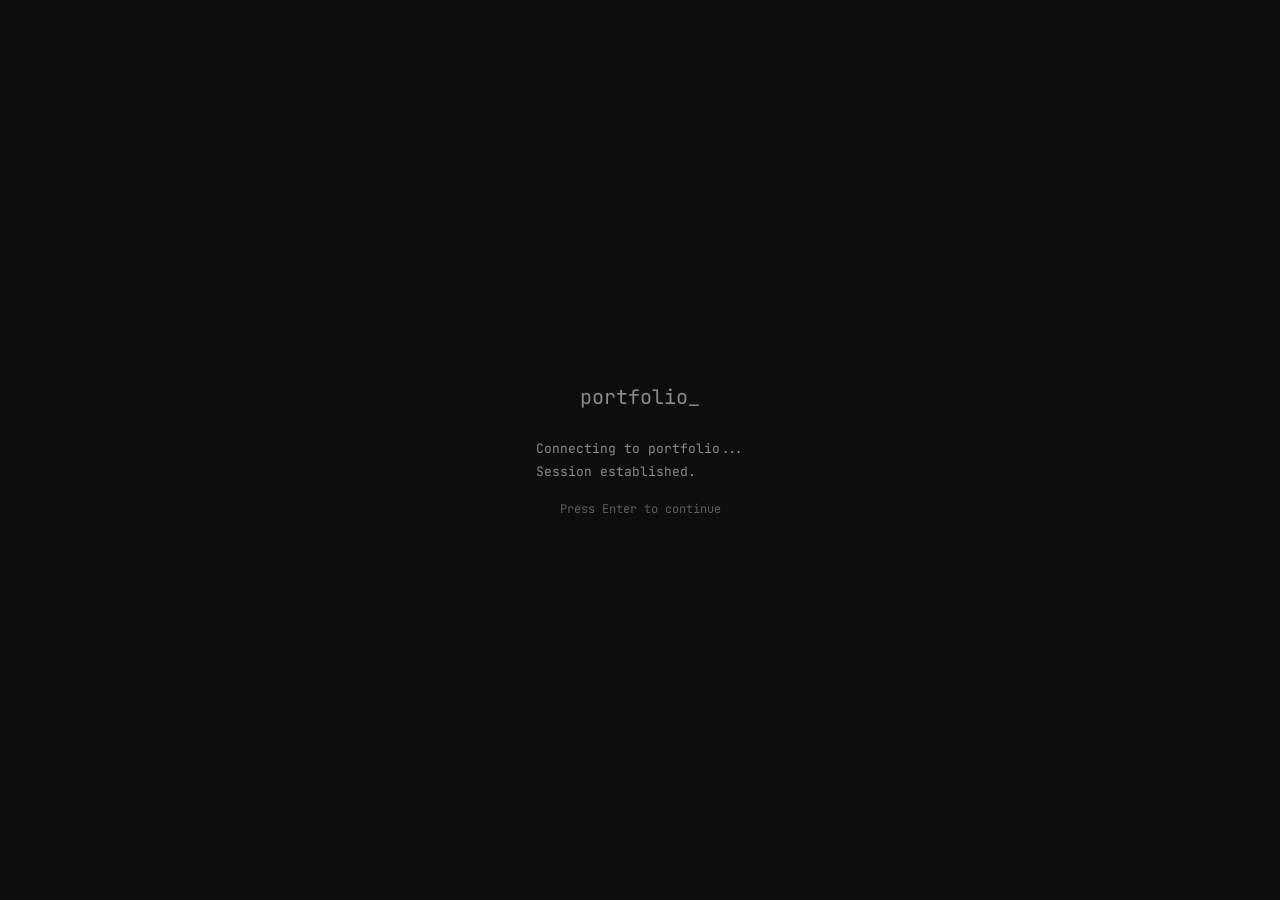
==== commit 1ebd571f: "Modernize terminal UI and add project icon assets. Co-authored-by: Cursor <cursoragent@cursor.com>" ====
--- a/index.html
+++ b/index.html
@@ -3,27 +3,23 @@
 <head>
     <meta charset="UTF-8">
     <meta name="viewport" content="width=device-width, initial-scale=1.0">
-    <title>Mohammed Hussain — Terminal Portfolio</title>
+    <title>Mohammed Hussain — Portfolio</title>
     <meta name="description" content="Interactive terminal portfolio of Mohammed Hussain — Software Developer specializing in AI/ML and full-stack development.">
     <meta name="google-site-verification" content="google7f7cb1a65e1aa8d9.html" />
     <link rel="preconnect" href="https://fonts.googleapis.com">
     <link rel="preconnect" href="https://fonts.gstatic.com" crossorigin>
-    <link href="https://fonts.googleapis.com/css2?family=JetBrains+Mono:wght@400;500;700&family=Rajdhani:wght@400;500;600;700&display=swap" rel="stylesheet">
+    <link href="https://fonts.googleapis.com/css2?family=JetBrains+Mono:wght@400;500;600&family=Inter:wght@400;500;600&display=swap" rel="stylesheet">
     <link rel="stylesheet" href="style.css">
 </head>
 <body>
-    <!-- Boot Screen -->
-    <div id="boot-screen" class="boot-screen" role="dialog" aria-label="Boot sequence">
+    <div id="boot-screen" class="boot-screen" role="dialog" aria-label="Connecting">
         <div class="boot-container">
-            <div class="boot-logo">MH_PORTFOLIO<span class="boot-cursor">_</span></div>
-            <div class="boot-output" aria-live="polite"></div>
-            <p class="boot-tagline"></p>
-            <p class="boot-hint">Press Enter or click to continue</p>
+            <div class="boot-logo">portfolio<span class="boot-cursor">_</span></div>
+            <pre class="boot-output" aria-live="polite"></pre>
+            <p class="boot-hint">Press Enter to continue</p>
         </div>
-        <div class="scanlines" aria-hidden="true"></div>
     </div>
 
-    <!-- Terminal Workspace -->
     <div id="terminal-workspace" class="workspace hidden">
         <div class="terminal-pane">
             <div class="terminal-header">
@@ -32,21 +28,21 @@
                     <span class="ctrl ctrl-min"></span>
                     <span class="ctrl ctrl-max"></span>
                 </div>
-                <span class="terminal-title">hussain@portfolio:~</span>
+                <span class="terminal-title">hussain@portfolio</span>
             </div>
             <div id="terminal-output" class="terminal-output" aria-live="polite"></div>
+            <div id="autocomplete" class="autocomplete hidden" aria-label="Command suggestions"></div>
             <div class="terminal-input-row">
                 <label for="terminal-input" class="sr-only">Terminal command input</label>
-                <span id="terminal-prompt" class="prompt">visitor@portfolio:~$</span>
+                <span id="terminal-prompt" class="prompt">hussain@portfolio ❯</span>
                 <input type="text" id="terminal-input" class="terminal-input" autocomplete="off" spellcheck="false" aria-label="Enter command">
+                <span class="input-cursor" aria-hidden="true"></span>
             </div>
-            <div id="command-chips" class="command-chips" aria-label="Quick commands"></div>
         </div>
 
         <div id="preview-panel" class="preview-pane">
             <div class="preview-header">
-                <span class="preview-label">preview</span>
-                <button type="button" id="preview-close" class="preview-close" aria-label="Close preview panel">&times;</button>
+                <span class="preview-label">Preview</span>
             </div>
             <div id="preview-content" class="preview-content"></div>
         </div>
--- a/style.css
+++ b/style.css
@@ -1,4 +1,4 @@
-/* Terminal Portfolio — Base & Themes */
+/* Portfolio Terminal — Modern Developer UI */
 
 *, *::before, *::after {
     margin: 0;
@@ -7,79 +7,70 @@
 }
 
 :root {
-    --primary: #00f5ff;
-    --secondary: #a855f7;
-    --accent: #00ffff;
-    --bg-primary: #0a0a0f;
-    --bg-secondary: #12121a;
-    --bg-card: rgba(18, 18, 26, 0.95);
-    --text-primary: #e8e8e8;
-    --text-secondary: #a0a0b0;
-    --text-muted: #6b6b7b;
-    --border: rgba(0, 245, 255, 0.25);
-    --glow: rgba(0, 245, 255, 0.35);
-    --error: #ff4757;
-    --success: #2ed573;
-    --font-mono: 'JetBrains Mono', 'Courier New', monospace;
-    --font-sans: 'Rajdhani', system-ui, sans-serif;
-    --terminal-width: 42%;
+    --cyan: #56d4dd;
+    --white: #e6e6e6;
+    --gray: #8b8b8b;
+    --gray-dim: #5c5c5c;
+    --green: #3dd68c;
+    --red: #f07178;
+    --bg: #0d0d0d;
+    --bg-terminal: #111111;
+    --bg-preview: #0a0a0a;
+    --bg-card: #161616;
+    --border: #2a2a2a;
+    --font-mono: 'JetBrains Mono', 'Consolas', monospace;
+    --font-sans: 'Inter', system-ui, sans-serif;
+    --terminal-width: 30%;
+    --primary: var(--cyan);
+    --text-primary: var(--white);
+    --text-secondary: var(--gray);
+    --text-muted: var(--gray-dim);
+    --error: var(--red);
+    --success: var(--green);
 }
 
 [data-theme="matrix"] {
-    --primary: #00ff00;
-    --secondary: #008f11;
-    --accent: #00ff00;
-    --border: rgba(0, 255, 0, 0.25);
-    --glow: rgba(0, 255, 0, 0.35);
+    --cyan: #00ff41;
+    --primary: #00ff41;
 }
 
 [data-theme="purple"] {
-    --primary: #a855f7;
-    --secondary: #00ffff;
-    --accent: #c084fc;
-    --border: rgba(168, 85, 247, 0.25);
-    --glow: rgba(168, 85, 247, 0.35);
+    --cyan: #b794f6;
+    --primary: #b794f6;
 }
 
 [data-theme="amber"] {
-    --primary: #f59e0b;
-    --secondary: #ef4444;
-    --accent: #fbbf24;
-    --border: rgba(245, 158, 11, 0.25);
-    --glow: rgba(245, 158, 11, 0.35);
+    --cyan: #f6ad55;
+    --primary: #f6ad55;
 }
 
 [data-theme="white"] {
+    --bg: #f4f4f5;
+    --bg-terminal: #ffffff;
+    --bg-preview: #fafafa;
+    --bg-card: #ffffff;
+    --border: #e4e4e7;
+    --white: #18181b;
+    --gray: #52525b;
+    --gray-dim: #71717a;
+    --cyan: #0891b2;
     --primary: #0891b2;
-    --secondary: #7c3aed;
-    --accent: #0e7490;
-    --bg-primary: #f5f5f5;
-    --bg-secondary: #ffffff;
-    --bg-card: rgba(255, 255, 255, 0.98);
-    --text-primary: #1a1a2e;
-    --text-secondary: #4a4a5a;
-    --text-muted: #6b6b7b;
-    --border: rgba(8, 145, 178, 0.25);
-    --glow: rgba(8, 145, 178, 0.2);
 }
 
 html {
     font-size: 16px;
-    scroll-behavior: smooth;
 }
 
 body {
     font-family: var(--font-sans);
-    background: var(--bg-primary);
+    background: var(--bg);
     color: var(--text-primary);
     min-height: 100vh;
     overflow: hidden;
     line-height: 1.6;
 }
 
-.hidden {
-    display: none !important;
-}
+.hidden { display: none !important; }
 
 .sr-only {
     position: absolute;
@@ -93,40 +84,28 @@
     border: 0;
 }
 
-code {
-    font-family: var(--font-mono);
-    font-size: 0.9em;
-    color: var(--primary);
-    background: rgba(0, 245, 255, 0.08);
-    padding: 0.15em 0.4em;
-    border-radius: 4px;
-}
-
-/* Boot Screen */
+/* Boot */
 .boot-screen {
     position: fixed;
     inset: 0;
     display: flex;
     align-items: center;
     justify-content: center;
-    background: var(--bg-primary);
+    background: var(--bg);
     cursor: pointer;
     z-index: 2000;
 }
 
 .boot-container {
     text-align: center;
-    z-index: 2;
     padding: 2rem;
 }
 
 .boot-logo {
     font-family: var(--font-mono);
-    font-size: clamp(1.5rem, 4vw, 2.5rem);
-    font-weight: 700;
-    color: var(--primary);
-    text-shadow: 0 0 20px var(--glow);
-    margin-bottom: 2rem;
+    font-size: 1.25rem;
+    color: var(--gray);
+    margin-bottom: 1.5rem;
 }
 
 .boot-cursor {
@@ -135,46 +114,24 @@
 
 .boot-output {
     font-family: var(--font-mono);
-    font-size: 0.9rem;
-    color: var(--text-secondary);
+    font-size: 0.8125rem;
+    color: var(--gray);
     text-align: left;
-    max-width: 400px;
-    margin: 0 auto 1.5rem;
+    margin: 0 auto 1rem;
     line-height: 1.8;
 }
 
-.boot-tagline {
-    font-family: var(--font-mono);
-    color: var(--secondary);
-    font-size: 1rem;
-    min-height: 1.5em;
-    margin-bottom: 1rem;
-}
-
 .boot-hint {
-    font-size: 0.85rem;
-    color: var(--text-muted);
-}
-
-.scanlines {
-    position: absolute;
-    inset: 0;
-    background: repeating-linear-gradient(
-        0deg,
-        transparent,
-        transparent 2px,
-        rgba(0, 0, 0, 0.03) 2px,
-        rgba(0, 0, 0, 0.03) 4px
-    );
-    pointer-events: none;
-    z-index: 1;
+    font-family: var(--font-mono);
+    font-size: 0.75rem;
+    color: var(--gray-dim);
 }
 
 @keyframes blink {
     50% { opacity: 0; }
 }
 
-/* Workspace Layout */
+/* Layout 30 / 70 */
 .workspace {
     display: flex;
     height: 100vh;
@@ -183,10 +140,11 @@
 
 .terminal-pane {
     width: var(--terminal-width);
-    min-width: 320px;
+    min-width: 280px;
+    max-width: 420px;
     display: flex;
     flex-direction: column;
-    background: var(--bg-secondary);
+    background: var(--bg-terminal);
     border-right: 1px solid var(--border);
 }
 
@@ -194,94 +152,145 @@
     flex: 1;
     display: flex;
     flex-direction: column;
-    background: var(--bg-primary);
+    background: var(--bg-preview);
     overflow: hidden;
+    min-width: 0;
 }
 
 .terminal-header,
 .preview-header {
     display: flex;
     align-items: center;
-    padding: 0.75rem 1rem;
+    padding: 0.625rem 1rem;
     border-bottom: 1px solid var(--border);
-    background: var(--bg-card);
     flex-shrink: 0;
+    background: var(--bg-terminal);
+}
+
+.preview-header {
+    background: var(--bg-preview);
 }
 
 .terminal-controls {
     display: flex;
     gap: 6px;
-    margin-right: 1rem;
+    margin-right: 0.75rem;
 }
 
 .ctrl {
-    width: 12px;
-    height: 12px;
+    width: 11px;
+    height: 11px;
     border-radius: 50%;
 }
 
-.ctrl-close { background: #ff5f56; }
-.ctrl-min { background: #ffbd2e; }
-.ctrl-max { background: #27c93f; }
+.ctrl-close { background: #ff5f57; }
+.ctrl-min { background: #febc2e; }
+.ctrl-max { background: #28c840; }
 
 .terminal-title,
 .preview-label {
     font-family: var(--font-mono);
-    font-size: 0.8rem;
-    color: var(--text-muted);
+    font-size: 0.75rem;
+    color: var(--gray-dim);
     flex: 1;
     text-align: center;
 }
 
-.preview-close {
-    display: none;
-    background: none;
-    border: none;
-    color: var(--text-secondary);
-    font-size: 1.5rem;
-    cursor: pointer;
-    line-height: 1;
-    padding: 0 0.5rem;
-}
-
-.preview-close:hover {
-    color: var(--primary);
-}
-
-/* Terminal Output & Input */
+/* Terminal output */
 .terminal-output {
     flex: 1;
     overflow-y: auto;
-    padding: 1rem;
-    font-family: var(--font-mono);
-    font-size: 0.85rem;
-    line-height: 1.7;
+    padding: 1rem 1.125rem;
+    font-family: var(--font-mono);
+    font-size: 0.8125rem;
+    line-height: 1.75;
+    color: var(--gray);
 }
 
 .terminal-line {
-    margin-bottom: 0.25rem;
+    margin-bottom: 0.125rem;
     word-break: break-word;
 }
 
+.terminal-line.heading {
+    color: var(--white);
+    font-weight: 600;
+    margin-top: 0.5rem;
+}
+
+.terminal-line.muted {
+    color: var(--gray-dim);
+}
+
 .terminal-line.error {
-    color: var(--error);
-}
-
-.terminal-input-line {
-    color: var(--text-primary);
-}
-
-.prompt {
-    color: var(--primary);
-    font-weight: 500;
-}
-
+    color: var(--red);
+}
+
+.terminal-line.success {
+    color: var(--green);
+}
+
+.terminal-input-line .prompt {
+    color: var(--cyan);
+}
+
+.terminal-input-line .input-cmd {
+    color: var(--white);
+}
+
+.terminal-help-row {
+    display: flex;
+    gap: 1rem;
+    padding: 0.125rem 0;
+}
+
+.terminal-help-row .cmd-name {
+    color: var(--cyan);
+    min-width: 9rem;
+}
+
+.terminal-help-row .cmd-desc {
+    color: var(--gray);
+}
+
+.terminal-banner {
+    margin-bottom: 0.75rem;
+}
+
+.terminal-banner-divider {
+    color: var(--gray-dim);
+    font-size: 0.75rem;
+}
+
+.terminal-banner-title {
+    color: var(--white);
+    font-weight: 600;
+}
+
+.terminal-banner-muted {
+    color: var(--gray);
+}
+
+.terminal-banner-success {
+    color: var(--green);
+}
+
+/* Input row */
 .terminal-input-row {
     display: flex;
     align-items: center;
-    padding: 0.75rem 1rem;
+    padding: 0.75rem 1.125rem;
     border-top: 1px solid var(--border);
     gap: 0.5rem;
+    flex-shrink: 0;
+    position: relative;
+}
+
+.prompt {
+    font-family: var(--font-mono);
+    font-size: 0.8125rem;
+    color: var(--cyan);
+    white-space: nowrap;
     flex-shrink: 0;
 }
 
@@ -291,98 +300,117 @@
     border: none;
     outline: none;
     font-family: var(--font-mono);
-    font-size: 0.85rem;
-    color: var(--text-primary);
-    caret-color: var(--primary);
-}
-
-.terminal-input:focus {
-    outline: 2px solid var(--primary);
-    outline-offset: 2px;
-    border-radius: 2px;
-}
-
-.command-chips {
+    font-size: 0.8125rem;
+    color: var(--white);
+    caret-color: transparent;
+    min-width: 0;
+}
+
+.input-cursor {
+    width: 8px;
+    height: 1.1em;
+    background: var(--cyan);
+    animation: blink 1s step-end infinite;
+    flex-shrink: 0;
+    margin-left: -4px;
+}
+
+.autocomplete {
+    border-top: 1px solid var(--border);
+    padding: 0.375rem 0.5rem;
     display: flex;
     flex-wrap: wrap;
-    gap: 0.5rem;
-    padding: 0.5rem 1rem 0.75rem;
-    border-top: 1px solid var(--border);
+    gap: 0.375rem;
     flex-shrink: 0;
 }
 
-.cmd-chip {
+.autocomplete-item {
     font-family: var(--font-mono);
     font-size: 0.75rem;
-    padding: 0.35rem 0.75rem;
-    background: rgba(0, 245, 255, 0.08);
-    border: 1px solid var(--border);
-    border-radius: 20px;
-    color: var(--primary);
+    padding: 0.25rem 0.625rem;
+    background: var(--bg-card);
+    border: 1px solid var(--border);
+    border-radius: 4px;
+    color: var(--cyan);
     cursor: pointer;
-    transition: background 0.2s, border-color 0.2s;
-}
-
-.cmd-chip:hover,
-.cmd-chip:focus {
-    background: rgba(0, 245, 255, 0.15);
-    border-color: var(--primary);
-    outline: none;
-}
-
-/* Preview Panel */
+}
+
+.autocomplete-item:hover {
+    border-color: var(--cyan);
+}
+
+/* Preview panel */
 .preview-content {
     flex: 1;
     overflow-y: auto;
-    padding: 1.5rem 2rem;
+    padding: 2rem 2.5rem;
+}
+
+.preview-content.preview-animate,
+.preview-animate-inner {
+    animation: previewIn 0.28s ease-out;
+}
+
+@keyframes previewIn {
+    from {
+        opacity: 0;
+        transform: translateY(8px);
+    }
+    to {
+        opacity: 1;
+        transform: translateY(0);
+    }
 }
 
 .preview-section h2 {
-    font-family: var(--font-mono);
-    font-size: 1.5rem;
-    color: var(--primary);
-    margin-bottom: 1rem;
-    font-weight: 700;
+    font-family: var(--font-sans);
+    font-size: 1.625rem;
+    font-weight: 600;
+    color: var(--white);
+    margin-bottom: 0.75rem;
+    letter-spacing: -0.02em;
 }
 
 .preview-section h3 {
-    font-size: 1.1rem;
-    color: var(--text-primary);
-    margin-bottom: 0.75rem;
+    font-size: 1rem;
+    font-weight: 600;
+    color: var(--white);
+    margin-bottom: 0.625rem;
 }
 
 .preview-section h4 {
-    font-size: 0.95rem;
-    color: var(--secondary);
+    font-size: 0.8125rem;
+    font-weight: 600;
+    color: var(--gray);
     margin: 1rem 0 0.5rem;
     text-transform: uppercase;
-    letter-spacing: 0.05em;
+    letter-spacing: 0.04em;
 }
 
 .preview-subtitle {
-    color: var(--secondary);
-    font-weight: 600;
-    margin-bottom: 0.5rem;
+    color: var(--gray);
+    font-weight: 500;
+    margin-bottom: 0.375rem;
 }
 
 .preview-text {
-    color: var(--text-secondary);
+    color: var(--gray);
     margin-bottom: 1rem;
-    font-size: 1.05rem;
-    line-height: 1.75;
+    font-size: 0.9375rem;
+    line-height: 1.7;
+    max-width: 65ch;
 }
 
 .preview-muted {
-    color: var(--text-muted);
-    font-size: 0.95rem;
-    margin-bottom: 1rem;
+    color: var(--gray-dim);
+    font-size: 0.875rem;
+    margin-bottom: 1.25rem;
 }
 
 .preview-footnote {
-    color: var(--text-muted);
-    font-size: 0.85rem;
+    color: var(--gray-dim);
+    font-size: 0.8125rem;
     margin-top: 1rem;
-    font-style: italic;
 }
 
 .preview-header-row {
@@ -396,71 +424,64 @@
     flex-direction: column;
 }
 
-.preview-avatar-wrap {
-    flex-shrink: 0;
-}
-
 .preview-avatar {
-    width: 80px;
-    height: 80px;
-    border-radius: 12px;
-    border: 2px solid var(--border);
+    width: 72px;
+    height: 72px;
+    border-radius: 10px;
+    border: 1px solid var(--border);
     object-fit: cover;
 }
 
 .preview-avatar-fallback {
-    width: 80px;
-    height: 80px;
-    border-radius: 12px;
-    border: 2px solid var(--border);
-    background: linear-gradient(135deg, var(--primary), var(--secondary));
+    width: 72px;
+    height: 72px;
+    border-radius: 10px;
+    border: 1px solid var(--border);
+    background: var(--bg-card);
     display: flex;
     align-items: center;
     justify-content: center;
     font-family: var(--font-mono);
-    font-weight: 700;
-    font-size: 1.5rem;
-    color: var(--bg-primary);
+    font-weight: 600;
+    color: var(--cyan);
 }
 
 .preview-card {
     background: var(--bg-card);
     border: 1px solid var(--border);
-    border-radius: 12px;
-    padding: 1.25rem;
-    margin-bottom: 1rem;
+    border-radius: 10px;
+    padding: 1.125rem 1.25rem;
+    margin-bottom: 0.875rem;
 }
 
 .preview-list {
     list-style: none;
-    padding: 0;
 }
 
 .preview-list li {
-    color: var(--text-secondary);
-    padding: 0.35rem 0;
-    padding-left: 1.25rem;
+    color: var(--gray);
+    padding: 0.3rem 0;
+    padding-left: 1rem;
     position: relative;
-    font-size: 1rem;
+    font-size: 0.9375rem;
 }
 
 .preview-list li::before {
-    content: '›';
+    content: '·';
     position: absolute;
     left: 0;
-    color: var(--primary);
-    font-weight: bold;
+    color: var(--cyan);
 }
 
 .preview-welcome {
-    text-align: center;
-    padding: 3rem 1rem;
+    padding: 2rem 0;
+    max-width: 480px;
 }
 
 .preview-welcome-icon {
     font-family: var(--font-mono);
-    font-size: 3rem;
-    color: var(--primary);
+    font-size: 2rem;
+    color: var(--cyan);
     margin-bottom: 1rem;
 }
 
@@ -468,12 +489,21 @@
     display: flex;
     flex-direction: column;
     gap: 0.25rem;
-    margin-top: 1.5rem;
-    color: var(--text-muted);
-    font-size: 0.95rem;
-}
-
-/* Tags & Badges */
+    margin-top: 1.25rem;
+    color: var(--gray-dim);
+    font-size: 0.875rem;
+}
+
+code {
+    font-family: var(--font-mono);
+    font-size: 0.85em;
+    color: var(--cyan);
+    background: rgba(86, 212, 221, 0.08);
+    padding: 0.15em 0.4em;
+    border-radius: 4px;
+}
+
+/* Tags */
 .tag-list {
     display: flex;
     flex-wrap: wrap;
@@ -481,41 +511,37 @@
 }
 
 .tag {
-    display: inline-block;
-    padding: 0.35rem 0.85rem;
-    background: rgba(0, 245, 255, 0.1);
-    border: 1px solid var(--border);
-    border-radius: 20px;
-    font-size: 0.9rem;
-    color: var(--primary);
+    padding: 0.3rem 0.75rem;
+    background: var(--bg);
+    border: 1px solid var(--border);
+    border-radius: 6px;
+    font-size: 0.8125rem;
+    color: var(--gray);
 }
 
 .tag-muted {
-    background: rgba(168, 85, 247, 0.1);
-    color: var(--secondary);
-    border-color: rgba(168, 85, 247, 0.25);
+    color: var(--gray-dim);
 }
 
 .badge {
     display: inline-block;
-    padding: 0.25rem 0.75rem;
-    border-radius: 20px;
-    font-size: 0.75rem;
+    padding: 0.2rem 0.625rem;
+    border-radius: 999px;
+    font-size: 0.6875rem;
     font-weight: 600;
     text-transform: uppercase;
-    letter-spacing: 0.05em;
+    letter-spacing: 0.04em;
+    flex-shrink: 0;
 }
 
 .badge-live {
-    background: rgba(46, 213, 115, 0.15);
-    color: var(--success);
-    border: 1px solid rgba(46, 213, 115, 0.3);
+    background: rgba(61, 214, 140, 0.12);
+    color: var(--green);
 }
 
 .badge-dev {
-    background: rgba(245, 158, 11, 0.15);
-    color: #f59e0b;
-    border: 1px solid rgba(245, 158, 11, 0.3);
+    background: rgba(246, 173, 85, 0.12);
+    color: #f6ad55;
 }
 
 .preview-title-row {
@@ -525,17 +551,18 @@
     flex-wrap: wrap;
 }
 
-/* Project Thumbnails */
+/* Thumbnails */
 .preview-thumb {
     width: 100%;
-    max-width: 420px;
-    height: 200px;
-    border-radius: 12px;
+    max-width: 360px;
+    height: 180px;
+    border-radius: 10px;
     overflow: hidden;
     border: 1px solid var(--border);
     display: flex;
     align-items: center;
     justify-content: center;
+    background: var(--bg-card);
 }
 
 .preview-thumb img {
@@ -546,130 +573,141 @@
 
 .preview-thumb span {
     font-family: var(--font-mono);
-    font-size: 3rem;
-    font-weight: 700;
-    color: var(--primary);
-    opacity: 0.6;
-}
-
-.placeholder-blueprint {
-    background: linear-gradient(135deg, #0ea5e9 0%, #6366f1 100%);
-}
-
-.placeholder-finvora {
-    background: linear-gradient(135deg, #064e3b 0%, #10b981 100%);
-}
-
-.placeholder-fluxa {
-    background: linear-gradient(135deg, #7c3aed 0%, #ec4899 100%);
-}
-
-.placeholder-scribe {
-    background: linear-gradient(135deg, #1e40af 0%, #3b82f6 100%);
-}
-
-.placeholder-subscription {
-    background: linear-gradient(135deg, #b45309 0%, #f59e0b 100%);
-}
-
-.placeholder-dungeonkeeper {
-    background: linear-gradient(135deg, #1e1b4b 0%, #312e81 50%, #0ea5e9 100%);
-}
-
-/* Project List */
+    font-size: 2.5rem;
+    color: var(--gray-dim);
+}
+
+.placeholder-blueprint { background: linear-gradient(135deg, #1a1a2e, #16213e); }
+.placeholder-finvora { background: linear-gradient(135deg, #064e3b, #0f172a); }
+.placeholder-fluxa { background: linear-gradient(135deg, #1e1b4b, #312e81); }
+.placeholder-scribe { background: linear-gradient(135deg, #1e3a5f, #0f172a); }
+.placeholder-subscription { background: linear-gradient(135deg, #292524, #1c1917); }
+.placeholder-dungeonkeeper { background: linear-gradient(135deg, #1e1b4b, #0c4a6e); }
+
+/* Project list with icons */
 .project-list {
     display: flex;
     flex-direction: column;
-    gap: 0.75rem;
+    gap: 0.625rem;
 }
 
 .project-list-item {
     display: flex;
     align-items: center;
-    gap: 1rem;
-    padding: 1rem 1.25rem;
+    gap: 0.875rem;
+    padding: 0.875rem 1rem;
     background: var(--bg-card);
     border: 1px solid var(--border);
-    border-radius: 12px;
+    border-radius: 10px;
     cursor: pointer;
     text-align: left;
     color: inherit;
     font-family: inherit;
-    transition: border-color 0.2s, transform 0.2s;
+    transition: border-color 0.15s, background 0.15s;
     width: 100%;
 }
 
 .project-list-item:hover,
 .project-list-item:focus {
-    border-color: var(--primary);
-    transform: translateX(4px);
+    border-color: var(--cyan);
+    background: rgba(86, 212, 221, 0.04);
     outline: none;
 }
 
-.project-list-item strong {
+.project-icon-wrap {
+    width: 44px;
+    height: 44px;
+    border-radius: 8px;
+    overflow: hidden;
+    flex-shrink: 0;
+    background: var(--bg);
+    border: 1px solid var(--border);
+    display: flex;
+    align-items: center;
+    justify-content: center;
+}
+
+.project-icon {
+    width: 100%;
+    height: 100%;
+    object-fit: cover;
+}
+
+.project-icon-fallback {
+    font-family: var(--font-mono);
+    font-size: 1rem;
+    font-weight: 600;
+    color: var(--cyan);
+    width: 100%;
+    height: 100%;
+    display: flex;
+    align-items: center;
+    justify-content: center;
+}
+
+.project-list-body {
+    flex: 1;
+    min-width: 0;
+}
+
+.project-list-body strong {
     display: block;
-    color: var(--text-primary);
-    font-size: 1.05rem;
-}
-
-.project-list-item span:not(.project-num):not(.badge) {
+    color: var(--white);
+    font-size: 0.9375rem;
+    font-weight: 600;
+}
+
+.project-list-body span {
     display: block;
-    color: var(--text-muted);
-    font-size: 0.9rem;
-}
-
-.project-num {
-    font-family: var(--font-mono);
-    color: var(--primary);
-    font-size: 0.9rem;
-    min-width: 2rem;
+    color: var(--gray-dim);
+    font-size: 0.8125rem;
+    white-space: nowrap;
+    overflow: hidden;
+    text-overflow: ellipsis;
 }
 
 /* Timeline */
 .timeline {
-    display: flex;
-    flex-direction: column;
-    gap: 0;
-    border-left: 2px solid var(--border);
-    margin-left: 0.5rem;
-    padding-left: 1.5rem;
+    border-left: 1px solid var(--border);
+    margin-left: 0.375rem;
+    padding-left: 1.25rem;
 }
 
 .timeline-item {
     position: relative;
-    padding-bottom: 1.5rem;
+    padding-bottom: 1.25rem;
 }
 
 .timeline-item::before {
     content: '';
     position: absolute;
-    left: -1.65rem;
-    top: 0.4rem;
-    width: 10px;
-    height: 10px;
+    left: -1.35rem;
+    top: 0.45rem;
+    width: 7px;
+    height: 7px;
     border-radius: 50%;
-    background: var(--primary);
-    box-shadow: 0 0 8px var(--glow);
+    background: var(--cyan);
 }
 
 .timeline-year {
     font-family: var(--font-mono);
-    color: var(--primary);
-    font-weight: 700;
+    color: var(--cyan);
+    font-size: 0.8125rem;
+    font-weight: 600;
     display: block;
-    margin-bottom: 0.25rem;
+    margin-bottom: 0.2rem;
 }
 
 .timeline-event {
-    color: var(--text-secondary);
-    font-size: 1rem;
+    color: var(--gray);
+    font-size: 0.9375rem;
 }
 
 /* Buttons */
 .preview-actions {
     display: flex;
     flex-wrap: wrap;
-    gap: 0.75rem;
+    gap: 0.625rem;
     margin-top: 1rem;
 }
 
@@ -677,221 +715,190 @@
     display: inline-flex;
     align-items: center;
     justify-content: center;
-    padding: 0.65rem 1.25rem;
+    padding: 0.5625rem 1.125rem;
     border-radius: 8px;
     font-family: var(--font-sans);
-    font-size: 0.95rem;
-    font-weight: 600;
+    font-size: 0.875rem;
+    font-weight: 500;
     text-decoration: none;
     cursor: pointer;
     border: none;
-    transition: transform 0.2s, box-shadow 0.2s;
-}
-
-.btn:focus {
-    outline: 2px solid var(--primary);
-    outline-offset: 2px;
+    transition: opacity 0.15s;
 }
 
 .btn-primary {
-    background: var(--primary);
-    color: var(--bg-primary);
+    background: var(--cyan);
+    color: #0d0d0d;
 }
 
 .btn-primary:hover {
-    transform: translateY(-2px);
-    box-shadow: 0 4px 20px var(--glow);
+    opacity: 0.9;
 }
 
 .btn-secondary {
     background: transparent;
-    color: var(--primary);
+    color: var(--cyan);
     border: 1px solid var(--border);
 }
 
 .btn-secondary:hover {
-    background: rgba(0, 245, 255, 0.08);
-    transform: translateY(-2px);
-}
-
-/* Social Grid */
+    border-color: var(--cyan);
+}
+
+/* Social */
 .social-grid {
     display: grid;
-    grid-template-columns: repeat(auto-fill, minmax(180px, 1fr));
-    gap: 0.75rem;
-    margin-bottom: 1.5rem;
+    grid-template-columns: repeat(auto-fill, minmax(160px, 1fr));
+    gap: 0.625rem;
+    margin-bottom: 1.25rem;
 }
 
 .social-item {
     display: flex;
     align-items: center;
-    gap: 0.75rem;
-    padding: 0.85rem 1rem;
+    gap: 0.625rem;
+    padding: 0.75rem;
     background: var(--bg-card);
     border: 1px solid var(--border);
-    border-radius: 10px;
-    color: var(--text-primary);
+    border-radius: 8px;
+    color: var(--white);
     text-decoration: none;
-    font-size: 0.95rem;
+    font-size: 0.875rem;
     cursor: pointer;
-    transition: border-color 0.2s;
     font-family: inherit;
     width: 100%;
     text-align: left;
 }
 
-.social-item:hover,
-.social-item:focus {
-    border-color: var(--primary);
-    outline: none;
-}
-
-.social-item code {
-    font-size: 0.8rem;
-    margin-left: auto;
+.social-item:hover {
+    border-color: var(--cyan);
 }
 
 .social-icon {
-    width: 20px;
-    height: 20px;
+    width: 18px;
+    height: 18px;
     border-radius: 4px;
-    background: var(--primary);
-    opacity: 0.8;
+    background: var(--cyan);
+    opacity: 0.7;
     flex-shrink: 0;
 }
 
-/* Contact Form */
+/* Contact form */
 .contact-form {
     display: grid;
-    gap: 1rem;
-    margin-top: 1rem;
+    gap: 0.875rem;
+    margin-top: 0.5rem;
+    max-width: 480px;
 }
 
 .form-group label {
     display: block;
-    margin-bottom: 0.35rem;
-    color: var(--primary);
-    font-weight: 600;
-    font-size: 0.9rem;
+    margin-bottom: 0.3rem;
+    color: var(--gray);
+    font-size: 0.8125rem;
+    font-weight: 500;
 }
 
 .form-group input,
 .form-group textarea {
     width: 100%;
-    padding: 0.75rem 1rem;
-    background: var(--bg-secondary);
+    padding: 0.625rem 0.875rem;
+    background: var(--bg);
     border: 1px solid var(--border);
     border-radius: 8px;
-    color: var(--text-primary);
+    color: var(--white);
     font-family: var(--font-sans);
-    font-size: 1rem;
-    transition: border-color 0.2s;
+    font-size: 0.9375rem;
 }
 
 .form-group input:focus,
 .form-group textarea:focus {
     outline: none;
-    border-color: var(--primary);
-    box-shadow: 0 0 0 2px var(--glow);
+    border-color: var(--cyan);
 }
 
 .form-error {
-    color: var(--error);
-    font-size: 0.85rem;
+    color: var(--red);
+    font-size: 0.8125rem;
     margin-top: 0.25rem;
-    display: block;
-}
-
-/* Help Table */
-.help-table {
-    width: 100%;
-    border-collapse: collapse;
-    font-size: 0.95rem;
-}
-
-.help-table th,
-.help-table td {
-    padding: 0.65rem 1rem;
-    text-align: left;
-    border-bottom: 1px solid var(--border);
-}
-
-.help-table th {
-    color: var(--primary);
-    font-family: var(--font-mono);
-    font-size: 0.85rem;
-}
-
-.help-table td:last-child {
-    color: var(--text-secondary);
-}
-
-/* Theme Grid */
+}
+
+/* Help groups */
+.help-group {
+    margin-bottom: 1.25rem;
+}
+
+.help-group h3 {
+    font-size: 0.8125rem;
+    font-weight: 600;
+    color: var(--white);
+    margin-bottom: 0.5rem;
+    text-transform: uppercase;
+    letter-spacing: 0.05em;
+}
+
+.help-row {
+    display: flex;
+    gap: 1rem;
+    padding: 0.3rem 0;
+    font-size: 0.875rem;
+}
+
+.help-row code {
+    min-width: 8rem;
+    background: none;
+    padding: 0;
+}
+
+.help-row span {
+    color: var(--gray);
+}
+
 .theme-grid {
     display: flex;
     flex-wrap: wrap;
-    gap: 0.75rem;
+    gap: 0.5rem;
 }
 
 .theme-option {
-    padding: 0.65rem 1.25rem;
+    padding: 0.5rem 1rem;
     background: var(--bg-card);
     border: 1px solid var(--border);
-    border-radius: 8px;
-    color: var(--text-primary);
-    font-family: var(--font-mono);
+    border-radius: 6px;
+    color: var(--gray);
+    font-family: var(--font-mono);
+    font-size: 0.8125rem;
     cursor: pointer;
     text-transform: capitalize;
-    transition: border-color 0.2s;
-}
-
-.theme-option:hover,
-.theme-option:focus {
-    border-color: var(--primary);
-    outline: none;
-}
-
-.theme-option.active {
-    border-color: var(--primary);
-    background: rgba(0, 245, 255, 0.1);
-    color: var(--primary);
+}
+
+.theme-option.active,
+.theme-option:hover {
+    border-color: var(--cyan);
+    color: var(--cyan);
 }
 
 /* Notifications */
 .notification {
     position: fixed;
-    top: 1.5rem;
-    right: 1.5rem;
-    padding: 1rem 1.5rem;
-    border-radius: 10px;
-    font-weight: 600;
+    top: 1rem;
+    right: 1rem;
+    padding: 0.75rem 1.125rem;
+    border-radius: 8px;
+    font-size: 0.875rem;
+    font-weight: 500;
     z-index: 10000;
     transform: translateX(120%);
-    transition: transform 0.3s ease;
-    max-width: 360px;
-    box-shadow: 0 10px 40px rgba(0, 0, 0, 0.4);
-}
-
-.notification.show {
-    transform: translateX(0);
-}
-
-.notification-success {
-    background: var(--success);
-    color: #0a0a0f;
-}
-
-.notification-error {
-    background: var(--error);
-    color: #fff;
-}
-
-.notification-info {
-    background: var(--secondary);
-    color: #fff;
-}
-
-/* Mobile */
+    transition: transform 0.25s ease;
+    font-family: var(--font-mono);
+}
+
+.notification.show { transform: translateX(0); }
+.notification-success { background: var(--green); color: #0d0d0d; }
+.notification-error { background: var(--red); color: #fff; }
+.notification-info { background: var(--bg-card); color: var(--white); border: 1px solid var(--border); }
+
+/* Mobile: stack 30 / 70 */
 @media (max-width: 768px) {
     .workspace {
         flex-direction: column;
@@ -899,51 +906,33 @@
 
     .terminal-pane {
         width: 100%;
-        min-width: unset;
-        height: 100vh;
-        border-right: none;
+        max-width: none;
+        height: 30vh;
+        min-height: 200px;
     }
 
     .preview-pane {
-        position: fixed;
-        inset: 0;
-        z-index: 1500;
-        transform: translateY(100%);
-        transition: transform 0.35s ease;
+        height: 70vh;
+        flex: none;
     }
 
-    .preview-pane.open {
-        transform: translateY(0);
+    .preview-content {
+        padding: 1.25rem 1rem;
     }
 
-    .preview-close {
-        display: block;
+    .terminal-output {
+        padding: 0.75rem;
+        font-size: 0.75rem;
     }
 
-    .preview-content {
-        padding: 1rem 1.25rem;
+    .terminal-input-row {
+        padding: 0.625rem 0.75rem;
     }
-
-    .command-chips {
-        overflow-x: auto;
-        flex-wrap: nowrap;
-        padding-bottom: 1rem;
-    }
-
-    .cmd-chip {
-        flex-shrink: 0;
-    }
-}
-
-/* Reduced Motion */
+}
+
 @media (prefers-reduced-motion: reduce) {
     *, *::before, *::after {
         animation-duration: 0.01ms !important;
-        animation-iteration-count: 1 !important;
         transition-duration: 0.01ms !important;
     }
-
-    .boot-cursor {
-        animation: none;
-    }
-}
+}
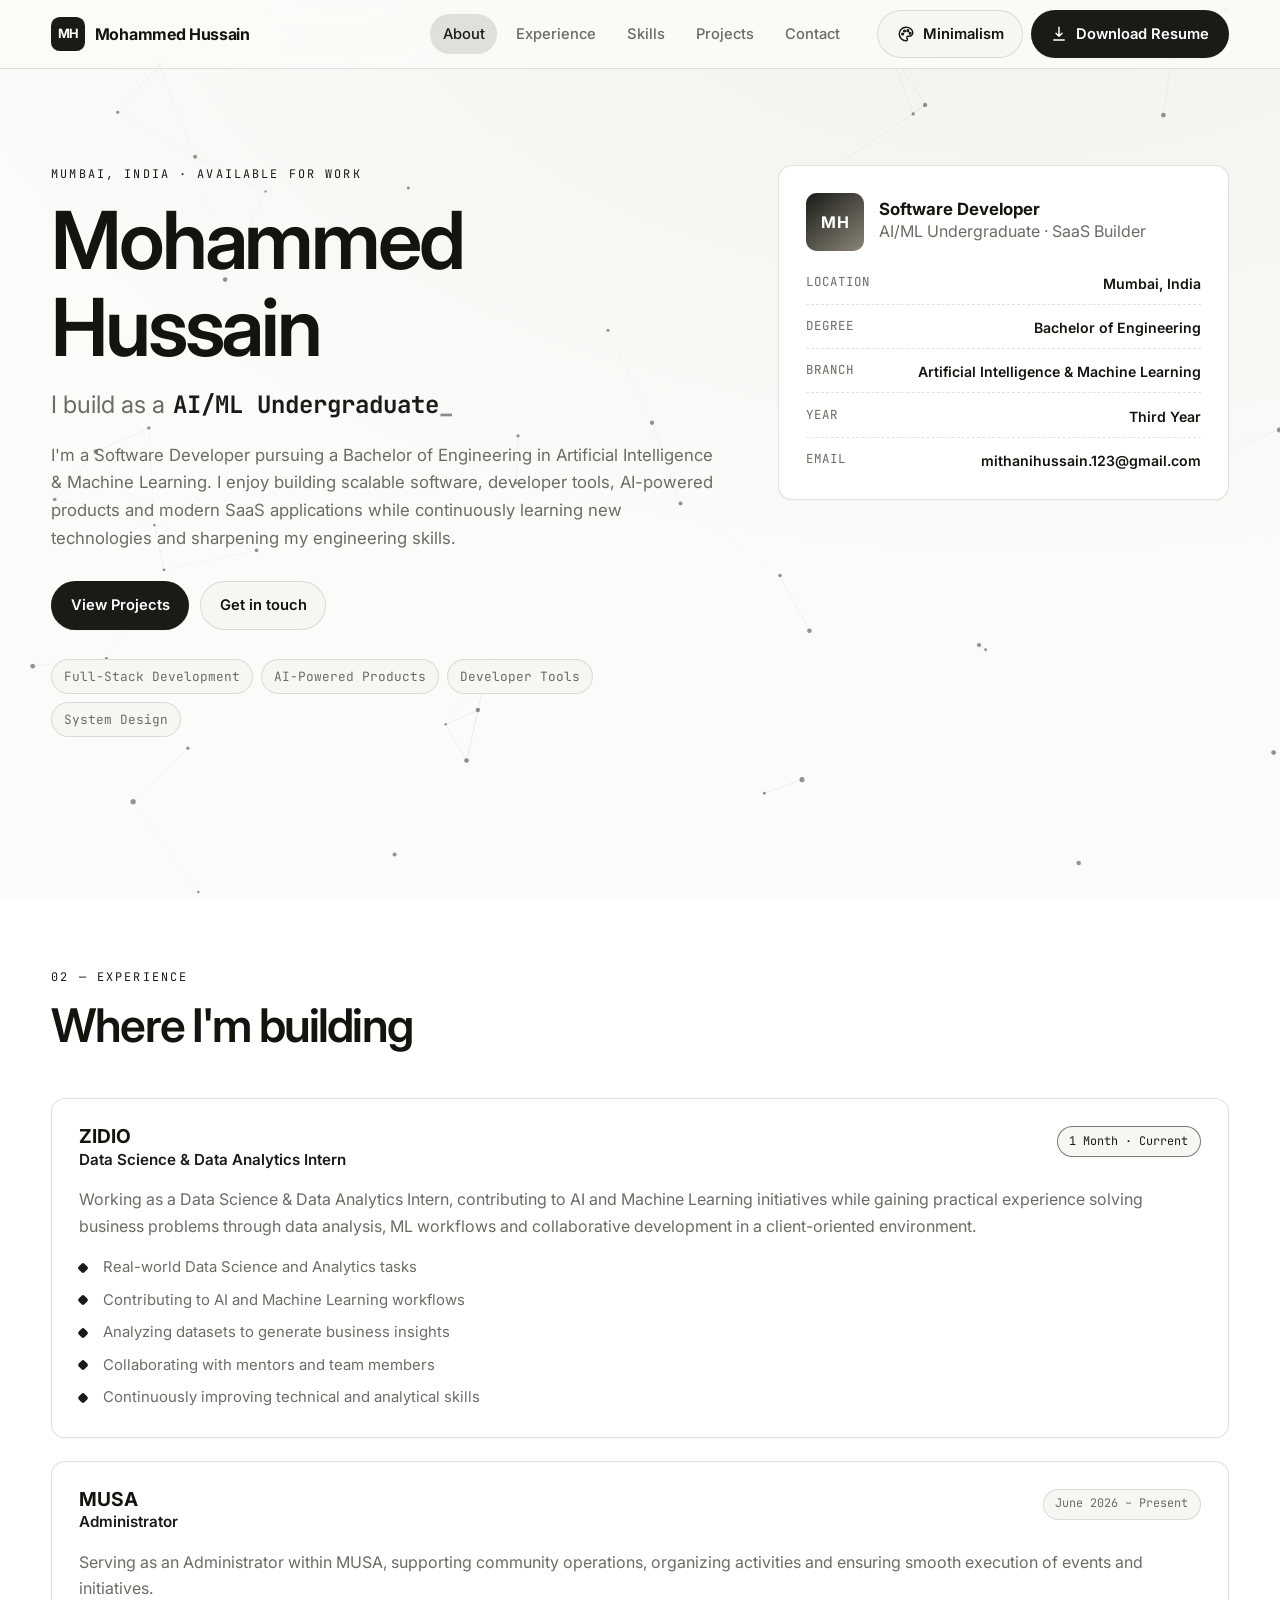
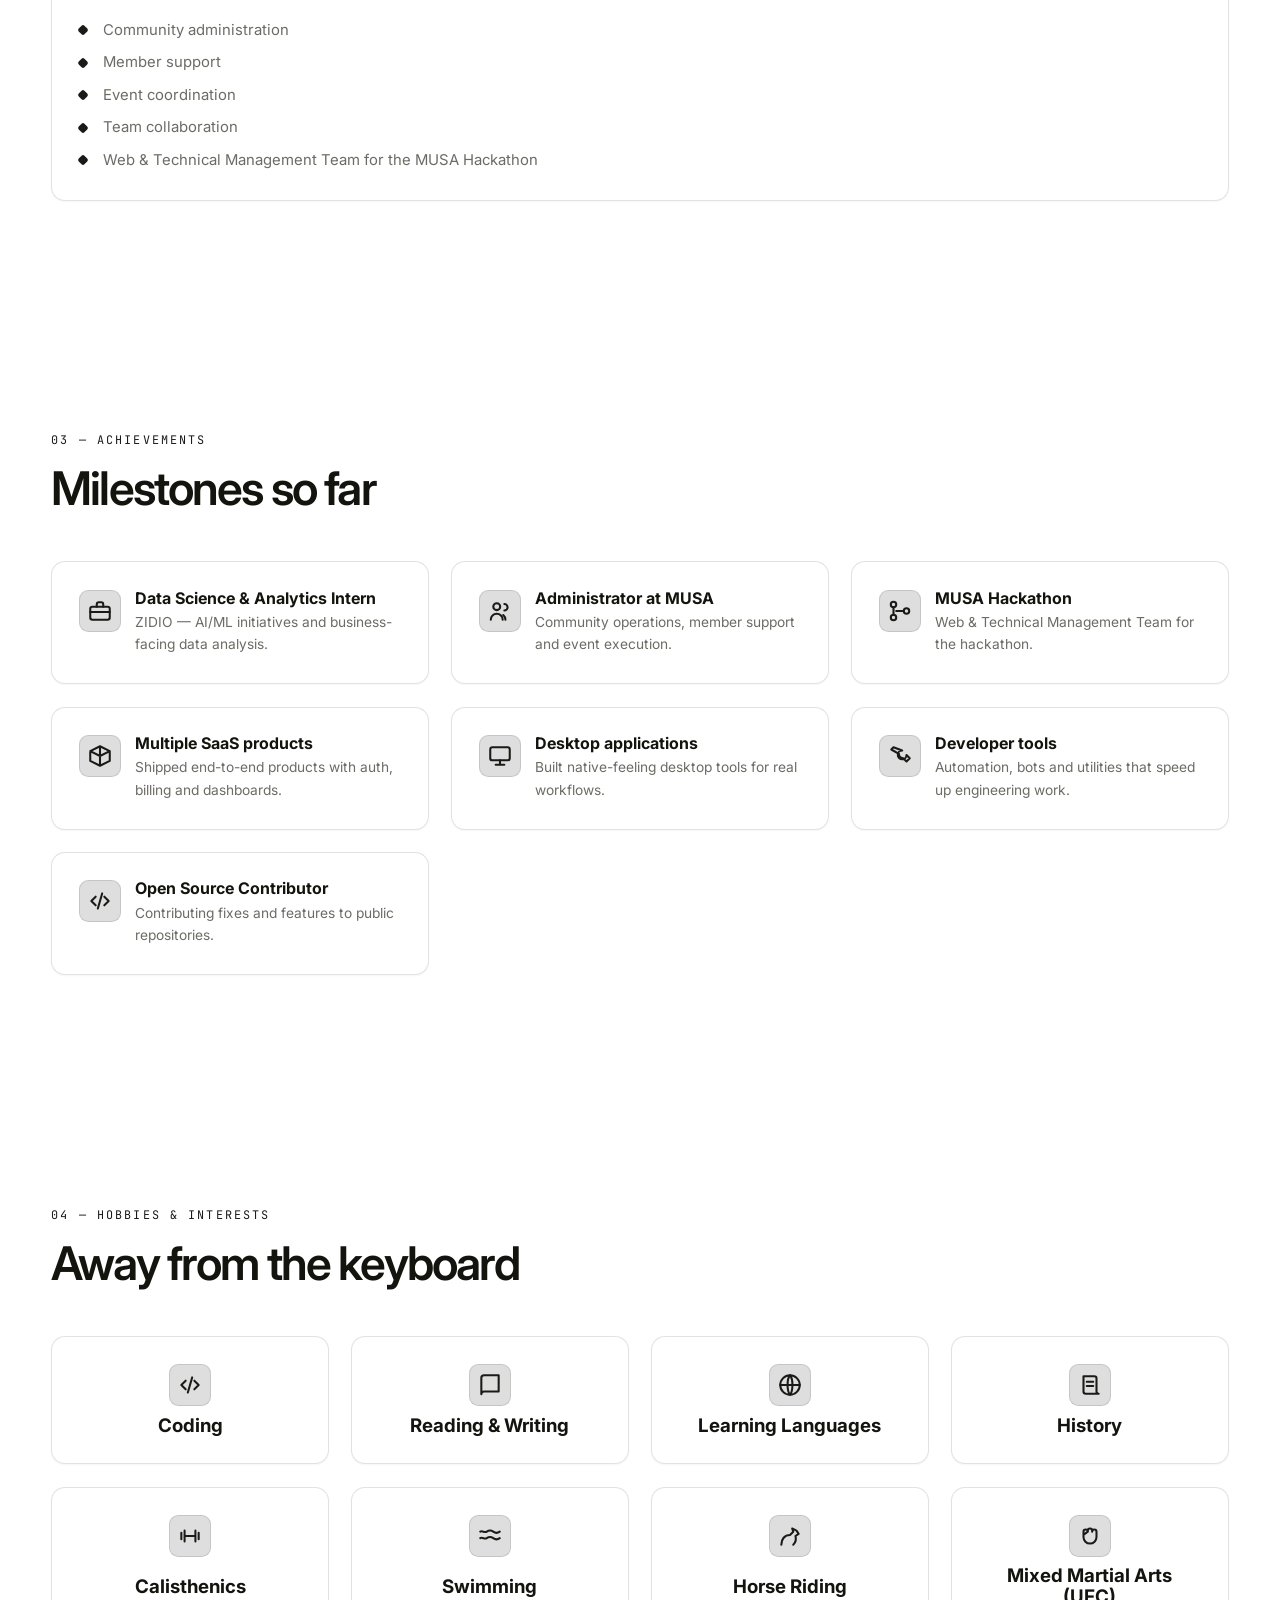
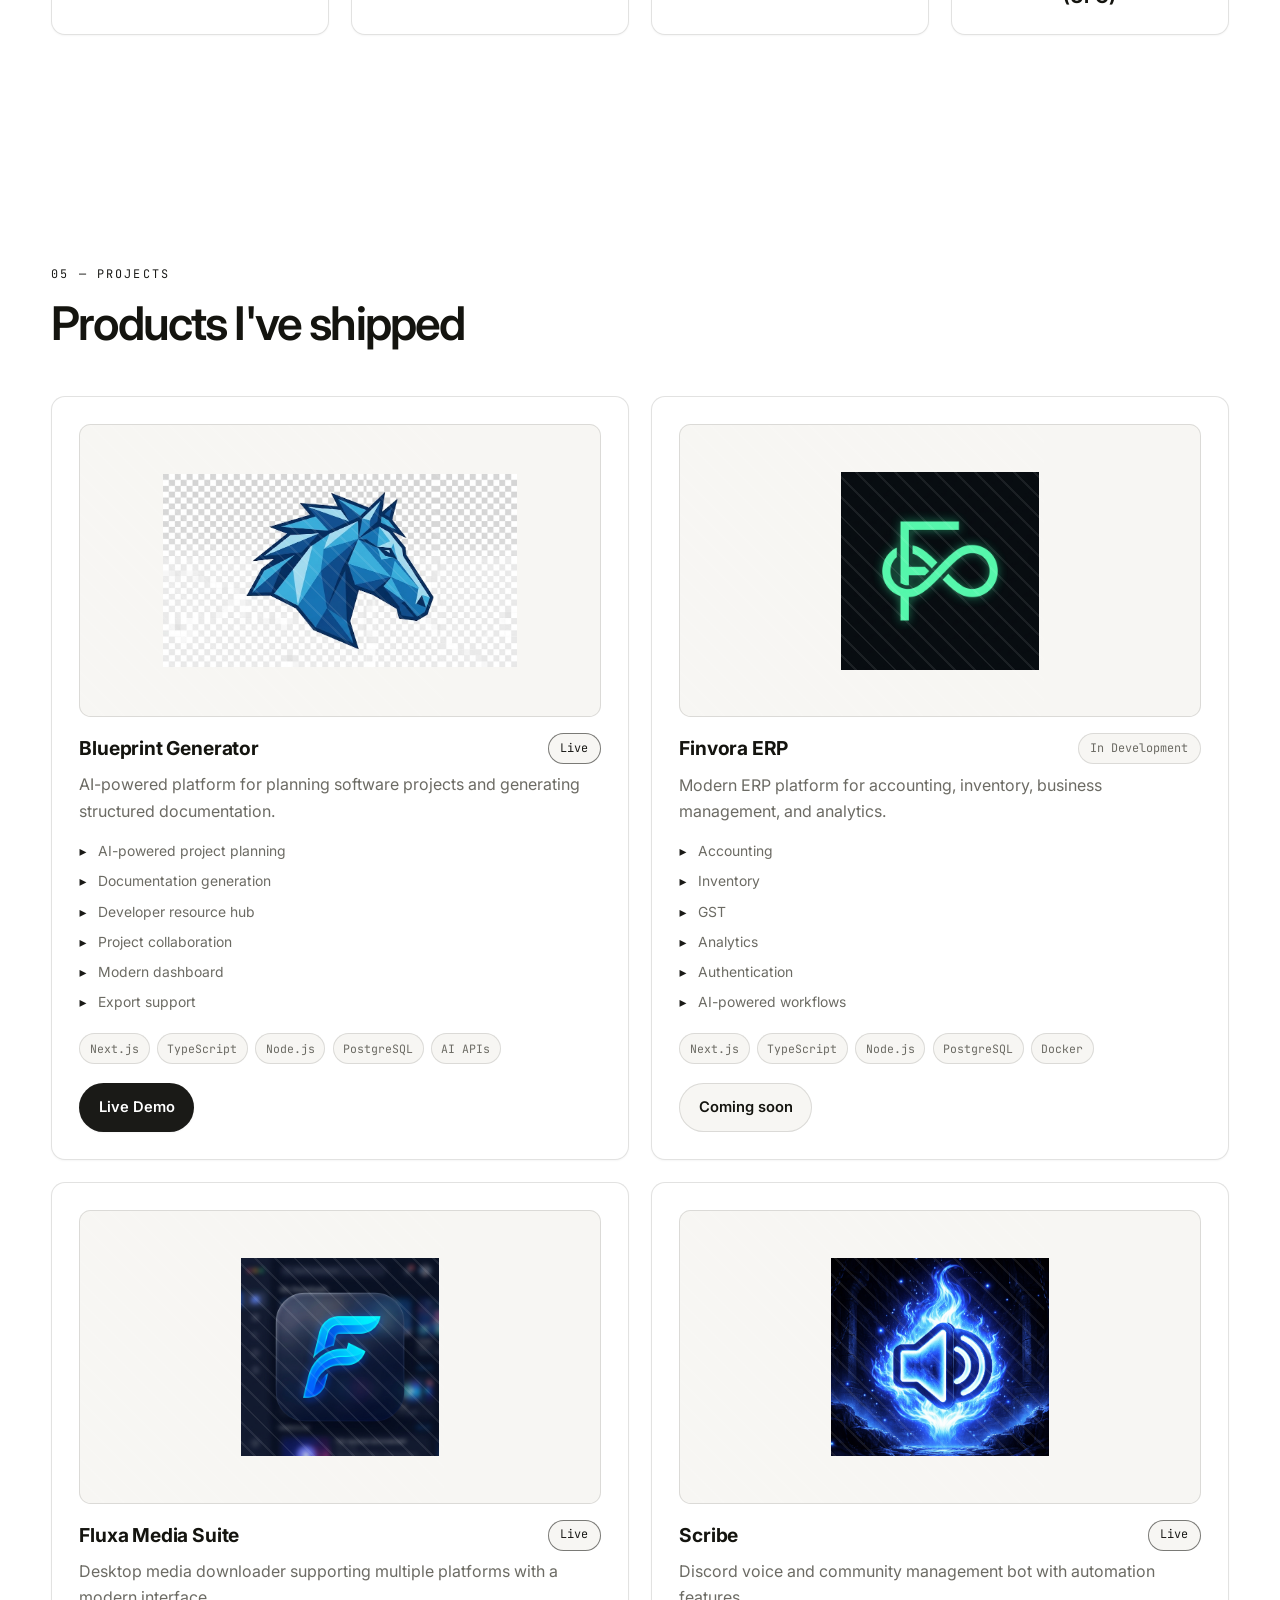
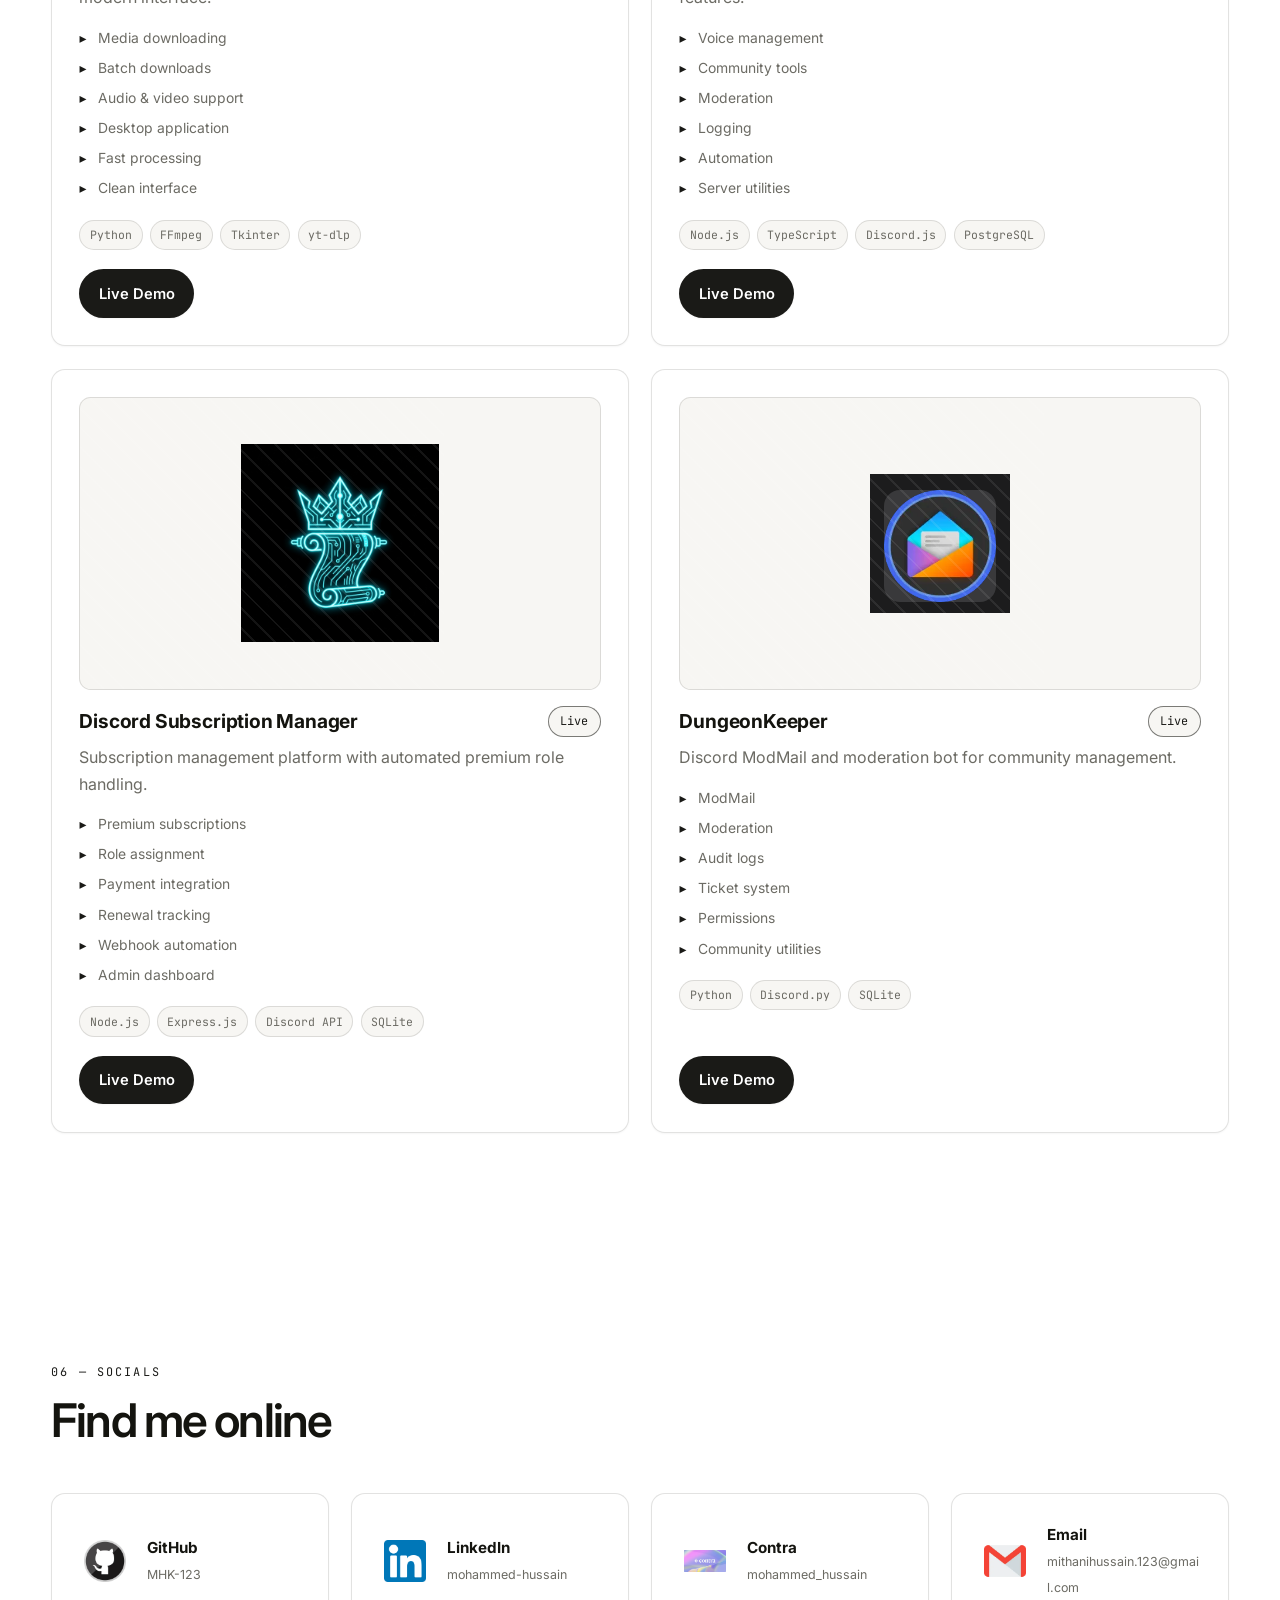
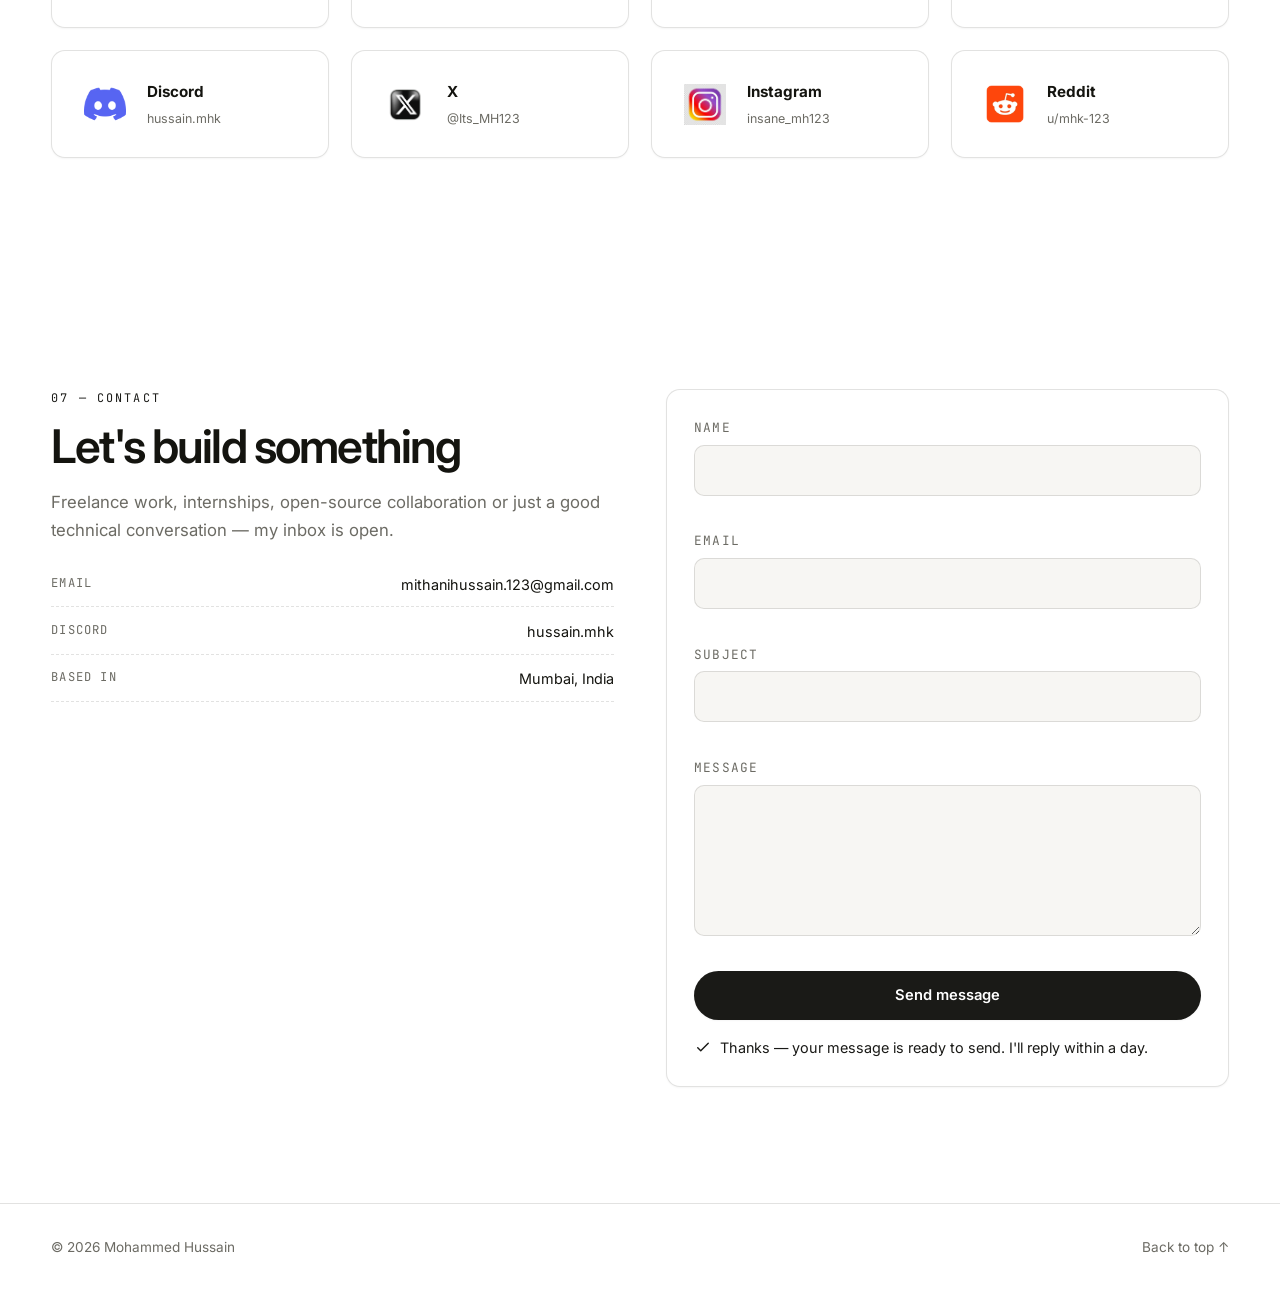
==== commit 221e1ae2: "feat: major portfolio redesign with new themes, sections, assets, and unified architecture" ====
--- a/index.html
+++ b/index.html
@@ -1,53 +1,272 @@
 <!DOCTYPE html>
-<html lang="en">
+<html lang="en" data-theme="minimalism">
 <head>
-    <meta charset="UTF-8">
-    <meta name="viewport" content="width=device-width, initial-scale=1.0">
-    <title>Mohammed Hussain — Portfolio</title>
-    <meta name="description" content="Interactive terminal portfolio of Mohammed Hussain — Software Developer specializing in AI/ML and full-stack development.">
-    <meta name="google-site-verification" content="google7f7cb1a65e1aa8d9.html" />
-    <link rel="preconnect" href="https://fonts.googleapis.com">
-    <link rel="preconnect" href="https://fonts.gstatic.com" crossorigin>
-    <link href="https://fonts.googleapis.com/css2?family=JetBrains+Mono:wght@400;500;600&family=Inter:wght@400;500;600&display=swap" rel="stylesheet">
-    <link rel="stylesheet" href="style.css">
+<meta charset="utf-8" />
+<meta name="viewport" content="width=device-width, initial-scale=1" />
+<title>Mohammed Hussain Portfolio</title>
+<meta name="description" content="Portfolio of Mohammed Hussain, a software developer and AI/ML undergraduate in Mumbai building SaaS products, developer tools and AI-powered applications." />
+<meta name="author" content="Mohammed Hussain" />
+<link rel="canonical" href="https://www.mhk-portfolio.me/" />
+<meta property="og:type" content="website" />
+<meta property="og:title" content="Mohammed Hussain Portfolio" />
+<meta property="og:description" content="SaaS builder, developer-tools maker and AI/ML undergraduate based in Mumbai, India." />
+<meta property="og:url" content="https://www.mhk-portfolio.me/" />
+<meta name="twitter:card" content="summary_large_image" />
+<meta name="twitter:site" content="@Its_MH123" />
+<meta name="theme-color" content="#0b0b0c" />
+<link rel="icon" href="/favicon.ico" type="image/x-icon" />
+<link rel="preconnect" href="https://fonts.googleapis.com" />
+<link rel="preconnect" href="https://fonts.gstatic.com" crossorigin />
+<link rel="stylesheet" href="https://fonts.googleapis.com/css2?family=Inter:wght@300..800&family=Space+Grotesk:wght@400..700&family=JetBrains+Mono:wght@400..700&family=Playfair+Display:wght@500..800&family=Archivo+Black&family=Orbitron:wght@500..800&family=VT323&display=swap" />
+<link rel="stylesheet" href="style.css" />
+<script type="application/ld+json">
+{"@context":"https://schema.org","@type":"Person","name":"Mohammed Hussain","jobTitle":"Software Developer","address":{"@type":"PostalAddress","addressLocality":"Mumbai","addressCountry":"India"},"email":"mithanihussain.123@gmail.com","url":"https://www.mhk-portfolio.me","sameAs":["https://github.com/MHK-123","https://www.linkedin.com/in/mohammed-hussain-6306a1334/","https://x.com/Its_MH123","https://www.instagram.com/insane_mh123/","https://www.reddit.com/user/mhk-123/"],"alumniOf":{"@type":"EducationalOrganization","name":"Bachelor of Engineering — Artificial Intelligence & Machine Learning"}}
+</script>
 </head>
 <body>
-    <div id="boot-screen" class="boot-screen" role="dialog" aria-label="Connecting">
-        <div class="boot-container">
-            <div class="boot-logo">portfolio<span class="boot-cursor">_</span></div>
-            <pre class="boot-output" aria-live="polite"></pre>
-            <p class="boot-hint">Press Enter to continue</p>
-        </div>
-    </div>
-
-    <div id="terminal-workspace" class="workspace hidden">
-        <div class="terminal-pane">
-            <div class="terminal-header">
-                <div class="terminal-controls" aria-hidden="true">
-                    <span class="ctrl ctrl-close"></span>
-                    <span class="ctrl ctrl-min"></span>
-                    <span class="ctrl ctrl-max"></span>
-                </div>
-                <span class="terminal-title">hussain@portfolio</span>
+<a class="skip" href="#about">Skip to content</a>
+<canvas id="mesh" aria-hidden="true"></canvas>
+
+<header class="nav" id="nav">
+  <div class="wrap nav-inner">
+    <a class="brand" href="#top" aria-label="Mohammed Hussain — home">
+      <span class="brand-mark" aria-hidden="true">MH</span>
+      <span class="brand-text">Mohammed&nbsp;Hussain</span>
+    </a>
+
+    <nav class="nav-links" id="navLinks" aria-label="Primary">
+      <a href="#about">About</a>
+      <a href="#experience">Experience</a>
+      <a href="#skills">Skills</a>
+      <a href="#projects">Projects</a>
+      <a href="#contact">Contact</a>
+    </nav>
+
+    <div class="nav-actions">
+      <div class="theme-switcher">
+        <button class="btn btn-ghost" id="themeBtn" aria-expanded="false" aria-haspopup="listbox" aria-controls="themeMenu">
+          <svg viewBox="0 0 24 24" class="ico" aria-hidden="true"><path d="M12 3a9 9 0 1 0 0 18c1.1 0 2-.9 2-2 0-.6-.2-1-.6-1.4-.3-.4-.4-.8-.4-1.1 0-.8.7-1.5 1.5-1.5H16a5 5 0 0 0 5-5c0-3.9-4-7-9-7Z"/><circle cx="7.5" cy="12" r="1.2"/><circle cx="10" cy="8" r="1.2"/><circle cx="14.5" cy="7.5" r="1.2"/><circle cx="17.5" cy="11" r="1.2"/></svg>
+          <span id="themeLabel">Minimalism</span>
+        </button>
+        <ul class="theme-menu" id="themeMenu" role="listbox" tabindex="-1" aria-label="Design system"></ul>
+      </div>
+      <a class="btn btn-primary" id="resumeBtn" href="https://drive.google.com/file/d/1RgkBbbkoFQveS82xJkwevOKHVr_W-4hT/view?usp=sharing" target="_blank" rel="noopener noreferrer">
+        <svg viewBox="0 0 24 24" class="ico" aria-hidden="true"><path d="M12 3v12m0 0 4-4m-4 4-4-4M5 20h14"/></svg>
+        Download Resume
+      </a>
+      <button class="burger" id="burger" aria-label="Open menu" aria-expanded="false" aria-controls="navLinks">
+        <span></span><span></span><span></span>
+      </button>
+    </div>
+  </div>
+</header>
+
+<main id="top">
+  <!-- ABOUT / HERO -->
+  <section class="section hero" id="about">
+    <div class="wrap hero-grid">
+      <div class="reveal">
+        <p class="eyebrow">Mumbai, India · Available for work</p>
+        <h1 class="h1">Mohammed Hussain</h1>
+        <p class="rotator" aria-live="polite">
+          <span class="rotator-static">I build as a</span>
+          <span class="rotator-word" id="rotator">Software Developer</span>
+        </p>
+        <p class="lede">
+          I'm a Software Developer pursuing a Bachelor of Engineering in Artificial Intelligence
+          &amp; Machine Learning. I enjoy building scalable software, developer tools, AI-powered
+          products and modern SaaS applications while continuously learning new technologies and
+          sharpening my engineering skills.
+        </p>
+        <div class="cta-row">
+          <a class="btn btn-primary" href="#projects">View Projects</a>
+          <a class="btn btn-outline" href="mailto:mithanihussain.123@gmail.com">Get in touch</a>
+        </div>
+        <ul class="chips" aria-label="Current focus">
+          <li>Full-Stack Development</li>
+          <li>AI-Powered Products</li>
+          <li>Developer Tools</li>
+          <li>System Design</li>
+        </ul>
+      </div>
+
+      <aside class="card id-card reveal" aria-label="Profile summary">
+        <div class="id-top">
+          <div class="avatar" aria-hidden="true">MH</div>
+          <div>
+            <h2 class="id-name">Software Developer</h2>
+            <p class="muted">AI/ML Undergraduate · SaaS Builder</p>
+          </div>
+        </div>
+        <dl class="id-list">
+          <div><dt>Location</dt><dd>Mumbai, India</dd></div>
+          <div><dt>Degree</dt><dd>Bachelor of Engineering</dd></div>
+          <div><dt>Branch</dt><dd>Artificial Intelligence &amp; Machine Learning</dd></div>
+          <div><dt>Year</dt><dd>Third Year</dd></div>
+          <div><dt>Email</dt><dd><a href="mailto:mithanihussain.123@gmail.com">mithanihussain.123@gmail.com</a></dd></div>
+        </dl>
+      </aside>
+    </div>
+  </section>
+
+  <!-- EXPERIENCE -->
+  <section class="section" id="experience">
+    <div class="wrap">
+      <header class="sec-head reveal">
+        <p class="eyebrow">02 — Experience</p>
+        <h2 class="h2">Where I'm building</h2>
+      </header>
+
+      <div class="timeline">
+        <article class="card exp reveal">
+          <div class="exp-head">
+            <div>
+              <h3 class="h3">ZIDIO</h3>
+              <p class="role">Data Science &amp; Data Analytics Intern</p>
             </div>
-            <div id="terminal-output" class="terminal-output" aria-live="polite"></div>
-            <div id="autocomplete" class="autocomplete hidden" aria-label="Command suggestions"></div>
-            <div class="terminal-input-row">
-                <label for="terminal-input" class="sr-only">Terminal command input</label>
-                <span id="terminal-prompt" class="prompt">hussain@portfolio ❯</span>
-                <input type="text" id="terminal-input" class="terminal-input" autocomplete="off" spellcheck="false" aria-label="Enter command">
-                <span class="input-cursor" aria-hidden="true"></span>
+            <span class="badge badge-live">1 Month · Current</span>
+          </div>
+          <p class="muted">
+            Working as a Data Science &amp; Data Analytics Intern, contributing to AI and Machine
+            Learning initiatives while gaining practical experience solving business problems
+            through data analysis, ML workflows and collaborative development in a client-oriented
+            environment.
+          </p>
+          <ul class="ticks">
+            <li>Real-world Data Science and Analytics tasks</li>
+            <li>Contributing to AI and Machine Learning workflows</li>
+            <li>Analyzing datasets to generate business insights</li>
+            <li>Collaborating with mentors and team members</li>
+            <li>Continuously improving technical and analytical skills</li>
+          </ul>
+        </article>
+
+        <article class="card exp reveal">
+          <div class="exp-head">
+            <div>
+              <h3 class="h3">MUSA</h3>
+              <p class="role">Administrator</p>
             </div>
-        </div>
-
-        <div id="preview-panel" class="preview-pane">
-            <div class="preview-header">
-                <span class="preview-label">Preview</span>
-            </div>
-            <div id="preview-content" class="preview-content"></div>
-        </div>
-    </div>
-
-    <script type="module" src="js/main.js"></script>
+            <span class="badge">June 2026 – Present</span>
+          </div>
+          <p class="muted">
+            Serving as an Administrator within MUSA, supporting community operations, organizing
+            activities and ensuring smooth execution of events and initiatives.
+          </p>
+          <ul class="ticks">
+            <li>Community administration</li>
+            <li>Member support</li>
+            <li>Event coordination</li>
+            <li>Team collaboration</li>
+            <li>Web &amp; Technical Management Team for the MUSA Hackathon</li>
+          </ul>
+        </article>
+      </div>
+    </div>
+  </section>
+
+  <!-- ACHIEVEMENTS -->
+  <section class="section" id="achievements">
+    <div class="wrap">
+      <header class="sec-head reveal">
+        <p class="eyebrow">03 — Achievements</p>
+        <h2 class="h2">Milestones so far</h2>
+      </header>
+      <div class="grid grid-3" id="achievementsGrid"></div>
+    </div>
+  </section>
+
+
+  <!-- HOBBIES -->
+  <section class="section" id="hobbies">
+    <div class="wrap">
+      <header class="sec-head reveal">
+        <p class="eyebrow">04 — Hobbies &amp; Interests</p>
+        <h2 class="h2">Away from the keyboard</h2>
+      </header>
+      <div class="grid grid-4" id="hobbiesGrid"></div>
+    </div>
+  </section>
+
+  <!-- PROJECTS -->
+<section class="section" id="projects">
+  <div class="wrap">
+    <header class="sec-head reveal">
+      <p class="eyebrow">05 — Projects</p>
+      <h2 class="h2">Products I've shipped</h2>
+    </header>
+
+    <div class="grid grid-2" id="projectsGrid"></div>
+
+  </div>
+</section>
+
+  <!-- SOCIALS -->
+  <section class="section" id="socials">
+    <div class="wrap">
+      <header class="sec-head reveal">
+        <p class="eyebrow">06 — Socials</p>
+        <h2 class="h2">Find me online</h2>
+      </header>
+      <div class="grid grid-4" id="socialsGrid"></div>
+    </div>
+  </section>
+
+  <!-- CONTACT -->
+  <section class="section" id="contact">
+    <div class="wrap contact-grid">
+      <div class="reveal">
+        <p class="eyebrow">07 — Contact</p>
+        <h2 class="h2">Let's build something</h2>
+        <p class="lede">
+          Freelance work, internships, open-source collaboration or just a good technical
+          conversation — my inbox is open.
+        </p>
+        <ul class="contact-meta">
+          <li><span class="muted">Email</span><a href="mailto:mithanihussain.123@gmail.com">mithanihussain.123@gmail.com</a></li>
+          <li><span class="muted">Discord</span><span>hussain.mhk</span></li>
+          <li><span class="muted">Based in</span><span>Mumbai, India</span></li>
+        </ul>
+      </div>
+
+      <form class="card form reveal" id="contactForm" action="https://formspree.io/f/mojkoobv" method="POST" novalidate>
+        <div class="field">
+          <label for="name">Name</label>
+          <input id="name" name="name" type="text" autocomplete="name" required maxlength="100" aria-describedby="err-name" />
+          <p class="err" id="err-name" role="alert"></p>
+        </div>
+        <div class="field">
+          <label for="email">Email</label>
+          <input id="email" name="email" type="email" autocomplete="email" required maxlength="255" aria-describedby="err-email" />
+          <p class="err" id="err-email" role="alert"></p>
+        </div>
+        <div class="field">
+          <label for="subject">Subject</label>
+          <input id="subject" name="subject" type="text" required maxlength="120" aria-describedby="err-subject" />
+          <p class="err" id="err-subject" role="alert"></p>
+        </div>
+        <div class="field">
+          <label for="message">Message</label>
+          <textarea id="message" name="message" rows="5" required maxlength="1000" aria-describedby="err-message"></textarea>
+          <p class="err" id="err-message" role="alert"></p>
+        </div>
+        <button class="btn btn-primary btn-block" type="submit">Send message</button>
+        <p class="success" id="formSuccess" role="status" hidden>
+          <svg viewBox="0 0 24 24" class="ico" aria-hidden="true"><path d="m5 13 4 4L19 7"/></svg>
+          Thanks — your message is ready to send. I'll reply within a day.
+        </p>
+      </form>
+    </div>
+  </section>
+</main>
+
+<footer class="footer">
+  <div class="wrap footer-inner">
+    <p>© <span id="year"></span> Mohammed Hussain</p>
+    <a href="#top">Back to top ↑</a>
+  </div>
+</footer>
+
+<script src="script.js" defer></script>
 </body>
 </html>
--- a/style.css
+++ b/style.css
@@ -1,938 +1,624 @@
-/* Portfolio Terminal — Modern Developer UI */
-
-*, *::before, *::after {
-    margin: 0;
-    padding: 0;
-    box-sizing: border-box;
-}
-
+/* ============================================================
+   Mohammed Hussain — Portfolio
+   Design system switcher: 14 themes driven by [data-theme] tokens
+   ============================================================ */
+
+/* ---------- tokens (default = Minimalism) ---------- */
 :root {
-    --cyan: #56d4dd;
-    --white: #e6e6e6;
-    --gray: #8b8b8b;
-    --gray-dim: #5c5c5c;
-    --green: #3dd68c;
-    --red: #f07178;
-    --bg: #0d0d0d;
-    --bg-terminal: #111111;
-    --bg-preview: #0a0a0a;
-    --bg-card: #161616;
-    --border: #2a2a2a;
-    --font-mono: 'JetBrains Mono', 'Consolas', monospace;
-    --font-sans: 'Inter', system-ui, sans-serif;
-    --terminal-width: 30%;
-    --primary: var(--cyan);
-    --text-primary: var(--white);
-    --text-secondary: var(--gray);
-    --text-muted: var(--gray-dim);
-    --error: var(--red);
-    --success: var(--green);
-}
-
-[data-theme="matrix"] {
-    --cyan: #00ff41;
-    --primary: #00ff41;
-}
-
-[data-theme="purple"] {
-    --cyan: #b794f6;
-    --primary: #b794f6;
-}
-
-[data-theme="amber"] {
-    --cyan: #f6ad55;
-    --primary: #f6ad55;
-}
-
-[data-theme="white"] {
-    --bg: #f4f4f5;
-    --bg-terminal: #ffffff;
-    --bg-preview: #fafafa;
-    --bg-card: #ffffff;
-    --border: #e4e4e7;
-    --white: #18181b;
-    --gray: #52525b;
-    --gray-dim: #71717a;
-    --cyan: #0891b2;
-    --primary: #0891b2;
-}
-
-html {
-    font-size: 16px;
-}
-
+  --bg: #fbfbf9;
+  --bg-2: #f2f1ed;
+  --surface: #ffffff;
+  --surface-2: #f7f6f3;
+  --text: #14140f;
+  --muted: #6c6b64;
+  --accent: #1a1a17;
+  --accent-2: #8a8578;
+  --on-accent: #ffffff;
+  --border: rgba(20, 20, 15, 0.12);
+  --border-w: 1px;
+  --radius: 14px;
+  --radius-sm: 10px;
+  --btn-radius: 999px;
+  --shadow: 0 1px 2px rgba(0, 0, 0, 0.04);
+  --shadow-lg: 0 18px 50px -24px rgba(0, 0, 0, 0.25);
+  --font-head: "Inter", system-ui, sans-serif;
+  --font-body: "Inter", system-ui, sans-serif;
+  --font-mono: "JetBrains Mono", ui-monospace, monospace;
+  --h1-size: clamp(2.6rem, 7vw, 5rem);
+  --h1-weight: 600;
+  --h1-tracking: -0.04em;
+  --h2-size: clamp(1.9rem, 4vw, 2.9rem);
+  --eyebrow-tracking: 0.18em;
+  --card-bg: var(--surface);
+  --card-extra: none;
+  --ease: cubic-bezier(0.22, 1, 0.36, 1);
+  --mesh-node: #14140f;
+  --mesh-line: #14140f;
+  --mesh-tri: #8a8578;
+  --mesh-alpha: 0.1;
+  --grain: 0;
+}
+
+/* ---------- themes ---------- */
+[data-theme="maximalism"] {
+  --bg: #180d20; --bg-2: #2a0f3a; --surface: rgba(255,255,255,.07); --surface-2: rgba(255,255,255,.04);
+  --text: #fff5f9; --muted: #d8b6e8; --accent: #ff2e88; --accent-2: #ffd166; --on-accent: #1a0620;
+  --border: rgba(255,209,102,.4); --border-w: 2px; --radius: 26px; --btn-radius: 999px;
+  --shadow-lg: 0 20px 60px -20px rgba(255,46,136,.5);
+  --font-head: "Playfair Display", Georgia, serif; --font-body: "Inter", sans-serif;
+  --h1-weight: 800; --h1-tracking: -0.02em;
+  --card-extra: linear-gradient(140deg, rgba(255,46,136,.18), rgba(255,209,102,.1));
+  --mesh-node: #ffd166; --mesh-line: #ff2e88; --mesh-tri: #7b2ff7; --mesh-alpha: .3;
+}
+[data-theme="cyberpunk"] {
+  --bg: #05030f; --bg-2: #0a0522; --surface: rgba(0, 255, 240, .05); --surface-2: rgba(255,0,128,.06);
+  --text: #e8fdff; --muted: #7de0e6; --accent: #00fff0; --accent-2: #ff007f; --on-accent: #05030f;
+  --border: rgba(0,255,240,.35); --border-w: 1px; --radius: 2px; --btn-radius: 2px;
+  --shadow-lg: 0 0 40px rgba(0,255,240,.25);
+  --font-head: "Orbitron", sans-serif; --font-body: "JetBrains Mono", monospace;
+  --h1-weight: 700; --h1-tracking: 0.02em; --eyebrow-tracking: .3em;
+  --mesh-node: #00fff0; --mesh-line: #ff007f; --mesh-tri: #00fff0; --mesh-alpha: .28;
+}
+[data-theme="glassmorphism"] {
+  --bg: #101b3d; --bg-2: #2b1a5e; --surface: rgba(255,255,255,.1); --surface-2: rgba(255,255,255,.06);
+  --text: #f4f7ff; --muted: #c1cbf0; --accent: #7cc8ff; --accent-2: #c9a7ff; --on-accent: #08122c;
+  --border: rgba(255,255,255,.28); --radius: 22px; --btn-radius: 999px;
+  --shadow-lg: 0 24px 60px -22px rgba(0,0,0,.55);
+  --card-extra: linear-gradient(150deg, rgba(255,255,255,.16), rgba(255,255,255,.02));
+  --mesh-node: #ffffff; --mesh-line: #9fc6ff; --mesh-tri: #c9a7ff; --mesh-alpha: .22;
+}
+[data-theme="neumorphism"] {
+  --bg: #e7ebf3; --bg-2: #dfe4ee; --surface: #e7ebf3; --surface-2: #e7ebf3;
+  --text: #35405a; --muted: #7d879e; --accent: #5b73ff; --accent-2: #9aa7c7; --on-accent: #fff;
+  --border: rgba(255,255,255,.7); --radius: 24px; --btn-radius: 18px;
+  --shadow: 6px 6px 14px rgba(163,177,198,.6), -6px -6px 14px rgba(255,255,255,.9);
+  --shadow-lg: 10px 10px 28px rgba(163,177,198,.65), -10px -10px 28px rgba(255,255,255,.95);
+  --mesh-node: #8f9bb5; --mesh-line: #a9b4cc; --mesh-tri: #5b73ff; --mesh-alpha: .12;
+}
+[data-theme="skeuomorphism"] {
+  --bg: #cbb994; --bg-2: #b8a37a; --surface: linear-gradient(#fffdf6, #e8dfc7); --surface-2: #efe7d2;
+  --text: #3a2f1c; --muted: #6f5f42; --accent: #a8541c; --accent-2: #2f6b3a; --on-accent: #fff8ec;
+  --border: rgba(58,47,28,.35); --border-w: 2px; --radius: 12px; --btn-radius: 10px;
+  --shadow: inset 0 1px 0 rgba(255,255,255,.8), 0 3px 0 rgba(58,47,28,.25), 0 10px 20px -10px rgba(0,0,0,.5);
+  --shadow-lg: inset 0 1px 0 rgba(255,255,255,.9), 0 6px 0 rgba(58,47,28,.28), 0 22px 34px -18px rgba(0,0,0,.55);
+  --font-head: "Playfair Display", Georgia, serif;
+  --mesh-node: #6f5f42; --mesh-line: #8a7550; --mesh-tri: #a8541c; --mesh-alpha: .16;
+}
+[data-theme="neo-brutalism"] {
+  --bg: #ffe94a; --bg-2: #ffd6e8; --surface: #ffffff; --surface-2: #f2f2f2;
+  --text: #000000; --muted: #2b2b2b; --accent: #0026ff; --accent-2: #ff3b3b; --on-accent: #fff;
+  --border: #000; --border-w: 3px; --radius: 0px; --btn-radius: 0px;
+  --shadow: 6px 6px 0 #000; --shadow-lg: 10px 10px 0 #000;
+  --font-head: "Archivo Black", sans-serif; --font-body: "Space Grotesk", sans-serif;
+  --h1-weight: 400; --h1-tracking: -0.02em;
+  --mesh-node: #000; --mesh-line: #000; --mesh-tri: #0026ff; --mesh-alpha: .22;
+}
+[data-theme="enterprise"] {
+  --bg: #f4f6f9; --bg-2: #e9edf3; --surface: #fff; --surface-2: #f7f9fc;
+  --text: #10203a; --muted: #566780; --accent: #0b5fff; --accent-2: #00a37a; --on-accent: #fff;
+  --border: #d6dee9; --radius: 8px; --btn-radius: 6px;
+  --shadow: 0 1px 2px rgba(16,32,58,.08); --shadow-lg: 0 12px 32px -14px rgba(16,32,58,.28);
+  --mesh-node: #0b5fff; --mesh-line: #7d93b5; --mesh-tri: #0b5fff; --mesh-alpha: .1;
+}
+[data-theme="apple"] {
+  --bg: #f5f5f7; --bg-2: #ffffff; --surface: rgba(255,255,255,.75); --surface-2: #fbfbfd;
+  --text: #1d1d1f; --muted: #6e6e73; --accent: #0071e3; --accent-2: #86868b; --on-accent: #fff;
+  --border: rgba(0,0,0,.08); --radius: 20px; --btn-radius: 980px;
+  --shadow: 0 1px 3px rgba(0,0,0,.06); --shadow-lg: 0 20px 60px -30px rgba(0,0,0,.35);
+  --h1-weight: 700; --h1-tracking: -0.045em;
+  --mesh-node: #86868b; --mesh-line: #b9b9be; --mesh-tri: #0071e3; --mesh-alpha: .13;
+}
+[data-theme="claude"] {
+  --bg: #f4f1ea; --bg-2: #eae5da; --surface: #fdfcf9; --surface-2: #f7f4ed;
+  --text: #2b2a26; --muted: #6f6b60; --accent: #d97757; --accent-2: #8a8577; --on-accent: #fff;
+  --border: #e0d9cb; --radius: 16px; --btn-radius: 12px;
+  --shadow: 0 1px 2px rgba(43,42,38,.05); --shadow-lg: 0 16px 40px -22px rgba(43,42,38,.28);
+  --font-head: "Inter", sans-serif;
+  --mesh-node: #d97757; --mesh-line: #b3a894; --mesh-tri: #d97757; --mesh-alpha: .14;
+}
+[data-theme="github-dark"] {
+  --bg: #0d1117; --bg-2: #010409; --surface: #161b22; --surface-2: #0d1117;
+  --text: #e6edf3; --muted: #8b949e; --accent: #2f81f7; --accent-2: #3fb950; --on-accent: #fff;
+  --border: #30363d; --radius: 6px; --btn-radius: 6px;
+  --shadow: 0 0 0 1px rgba(255,255,255,.02); --shadow-lg: 0 12px 32px -16px rgba(0,0,0,.8);
+  --mesh-node: #58a6ff; --mesh-line: #30363d; --mesh-tri: #3fb950; --mesh-alpha: .28;
+}
+[data-theme="vscode"] {
+  --bg: #1e1e1e; --bg-2: #252526; --surface: #252526; --surface-2: #2d2d30;
+  --text: #d4d4d4; --muted: #9cdcfe; --accent: #007acc; --accent-2: #ce9178; --on-accent: #fff;
+  --border: #3c3c3c; --radius: 4px; --btn-radius: 3px;
+  --shadow: none; --shadow-lg: 0 10px 30px -14px #000;
+  --font-head: "JetBrains Mono", monospace; --font-body: "JetBrains Mono", monospace;
+  --h1-weight: 700; --h1-tracking: -0.02em;
+  --mesh-node: #569cd6; --mesh-line: #4ec9b0; --mesh-tri: #c586c0; --mesh-alpha: .25;
+}
+[data-theme="material3"] {
+  --bg: #fef7ff; --bg-2: #f3edf7; --surface: #fffbfe; --surface-2: #f7f2fa;
+  --text: #1d1b20; --muted: #49454f; --accent: #6750a4; --accent-2: #7d5260; --on-accent: #fff;
+  --border: #cac4d0; --radius: 28px; --btn-radius: 100px;
+  --shadow: 0 1px 3px rgba(0,0,0,.12); --shadow-lg: 0 8px 24px -8px rgba(103,80,164,.35);
+  --mesh-node: #6750a4; --mesh-line: #cac4d0; --mesh-tri: #7d5260; --mesh-alpha: .16;
+}
+[data-theme="retro-crt"] {
+  --bg: #02160a; --bg-2: #04240f; --surface: rgba(0, 255, 102, .05); --surface-2: rgba(0,255,102,.03);
+  --text: #7dff9c; --muted: #3fbf65; --accent: #00ff66; --accent-2: #b6ff00; --on-accent: #02160a;
+  --border: rgba(0,255,102,.35); --radius: 0; --btn-radius: 0;
+  --shadow: none; --shadow-lg: 0 0 30px rgba(0,255,102,.25);
+  --font-head: "VT323", monospace; --font-body: "VT323", monospace;
+  --h1-size: clamp(3rem, 9vw, 6.5rem); --h1-weight: 400; --h1-tracking: 0.02em;
+  --grain: 1;
+  --mesh-node: #00ff66; --mesh-line: #00ff66; --mesh-tri: #b6ff00; --mesh-alpha: .22;
+}
+
+/* ---------- reset / base ---------- */
+* { box-sizing: border-box; }
+html { scroll-behavior: smooth; -webkit-text-size-adjust: 100%; }
 body {
-    font-family: var(--font-sans);
-    background: var(--bg);
-    color: var(--text-primary);
-    min-height: 100vh;
-    overflow: hidden;
-    line-height: 1.6;
-}
-
-.hidden { display: none !important; }
-
-.sr-only {
-    position: absolute;
-    width: 1px;
-    height: 1px;
-    padding: 0;
-    margin: -1px;
-    overflow: hidden;
-    clip: rect(0, 0, 0, 0);
-    white-space: nowrap;
-    border: 0;
-}
-
-/* Boot */
-.boot-screen {
-    position: fixed;
-    inset: 0;
-    display: flex;
-    align-items: center;
-    justify-content: center;
-    background: var(--bg);
-    cursor: pointer;
-    z-index: 2000;
-}
-
-.boot-container {
-    text-align: center;
-    padding: 2rem;
-}
-
-.boot-logo {
-    font-family: var(--font-mono);
-    font-size: 1.25rem;
-    color: var(--gray);
-    margin-bottom: 1.5rem;
-}
-
-.boot-cursor {
-    animation: blink 1s step-end infinite;
-}
-
-.boot-output {
-    font-family: var(--font-mono);
-    font-size: 0.8125rem;
-    color: var(--gray);
-    text-align: left;
-    margin: 0 auto 1rem;
-    line-height: 1.8;
-}
-
-.boot-hint {
-    font-family: var(--font-mono);
-    font-size: 0.75rem;
-    color: var(--gray-dim);
-}
-
-@keyframes blink {
-    50% { opacity: 0; }
-}
-
-/* Layout 30 / 70 */
-.workspace {
-    display: flex;
-    height: 100vh;
-    width: 100vw;
-}
-
-.terminal-pane {
-    width: var(--terminal-width);
-    min-width: 280px;
-    max-width: 420px;
-    display: flex;
-    flex-direction: column;
-    background: var(--bg-terminal);
-    border-right: 1px solid var(--border);
-}
-
-.preview-pane {
-    flex: 1;
-    display: flex;
-    flex-direction: column;
-    background: var(--bg-preview);
-    overflow: hidden;
-    min-width: 0;
-}
-
-.terminal-header,
-.preview-header {
-    display: flex;
-    align-items: center;
-    padding: 0.625rem 1rem;
-    border-bottom: 1px solid var(--border);
-    flex-shrink: 0;
-    background: var(--bg-terminal);
-}
-
-.preview-header {
-    background: var(--bg-preview);
-}
-
-.terminal-controls {
-    display: flex;
-    gap: 6px;
-    margin-right: 0.75rem;
-}
-
-.ctrl {
-    width: 11px;
-    height: 11px;
-    border-radius: 50%;
-}
-
-.ctrl-close { background: #ff5f57; }
-.ctrl-min { background: #febc2e; }
-.ctrl-max { background: #28c840; }
-
-.terminal-title,
-.preview-label {
-    font-family: var(--font-mono);
-    font-size: 0.75rem;
-    color: var(--gray-dim);
-    flex: 1;
-    text-align: center;
-}
-
-/* Terminal output */
-.terminal-output {
-    flex: 1;
-    overflow-y: auto;
-    padding: 1rem 1.125rem;
-    font-family: var(--font-mono);
-    font-size: 0.8125rem;
-    line-height: 1.75;
-    color: var(--gray);
-}
-
-.terminal-line {
-    margin-bottom: 0.125rem;
-    word-break: break-word;
-}
-
-.terminal-line.heading {
-    color: var(--white);
-    font-weight: 600;
-    margin-top: 0.5rem;
-}
-
-.terminal-line.muted {
-    color: var(--gray-dim);
-}
-
-.terminal-line.error {
-    color: var(--red);
-}
-
-.terminal-line.success {
-    color: var(--green);
-}
-
-.terminal-input-line .prompt {
-    color: var(--cyan);
-}
-
-.terminal-input-line .input-cmd {
-    color: var(--white);
-}
-
-.terminal-help-row {
-    display: flex;
-    gap: 1rem;
-    padding: 0.125rem 0;
-}
-
-.terminal-help-row .cmd-name {
-    color: var(--cyan);
-    min-width: 9rem;
-}
-
-.terminal-help-row .cmd-desc {
-    color: var(--gray);
-}
-
-.terminal-banner {
-    margin-bottom: 0.75rem;
-}
-
-.terminal-banner-divider {
-    color: var(--gray-dim);
-    font-size: 0.75rem;
-}
-
-.terminal-banner-title {
-    color: var(--white);
-    font-weight: 600;
-}
-
-.terminal-banner-muted {
-    color: var(--gray);
-}
-
-.terminal-banner-success {
-    color: var(--green);
-}
-
-/* Input row */
-.terminal-input-row {
-    display: flex;
-    align-items: center;
-    padding: 0.75rem 1.125rem;
-    border-top: 1px solid var(--border);
-    gap: 0.5rem;
-    flex-shrink: 0;
-    position: relative;
-}
-
-.prompt {
-    font-family: var(--font-mono);
-    font-size: 0.8125rem;
-    color: var(--cyan);
-    white-space: nowrap;
-    flex-shrink: 0;
-}
-
-.terminal-input {
-    flex: 1;
-    background: transparent;
-    border: none;
-    outline: none;
-    font-family: var(--font-mono);
-    font-size: 0.8125rem;
-    color: var(--white);
-    caret-color: transparent;
-    min-width: 0;
-}
-
-.input-cursor {
-    width: 8px;
-    height: 1.1em;
-    background: var(--cyan);
-    animation: blink 1s step-end infinite;
-    flex-shrink: 0;
-    margin-left: -4px;
-}
-
-.autocomplete {
-    border-top: 1px solid var(--border);
-    padding: 0.375rem 0.5rem;
-    display: flex;
-    flex-wrap: wrap;
-    gap: 0.375rem;
-    flex-shrink: 0;
-}
-
-.autocomplete-item {
-    font-family: var(--font-mono);
-    font-size: 0.75rem;
-    padding: 0.25rem 0.625rem;
-    background: var(--bg-card);
-    border: 1px solid var(--border);
-    border-radius: 4px;
-    color: var(--cyan);
-    cursor: pointer;
-}
-
-.autocomplete-item:hover {
-    border-color: var(--cyan);
-}
-
-/* Preview panel */
-.preview-content {
-    flex: 1;
-    overflow-y: auto;
-    padding: 2rem 2.5rem;
-}
-
-.preview-content.preview-animate,
-.preview-animate-inner {
-    animation: previewIn 0.28s ease-out;
-}
-
-@keyframes previewIn {
-    from {
-        opacity: 0;
-        transform: translateY(8px);
+  margin: 0;
+  background: radial-gradient(1200px 700px at 80% -10%, var(--bg-2), var(--bg)) fixed;
+  color: var(--text);
+  font-family: var(--font-body);
+  font-size: 16px;
+  line-height: 1.65;
+  overflow-x: hidden;
+  transition: background-color .4s var(--ease), color .4s var(--ease);
+}
+[data-theme="retro-crt"] body::after {
+  content: ""; position: fixed; inset: 0; pointer-events: none; z-index: 60;
+  background: repeating-linear-gradient(to bottom, rgba(0,0,0,.28) 0 1px, transparent 1px 3px);
+  mix-blend-mode: multiply;
+}
+img, svg { max-width: 100%; }
+a { color: inherit; text-decoration: none; }
+h1, h2, h3 { font-family: var(--font-head); margin: 0; line-height: 1.08; }
+p { margin: 0; }
+ul { margin: 0; padding: 0; list-style: none; }
+canvas#mesh { position: fixed; inset: 0; width: 100%; height: 100%; z-index: -1; }
+.wrap { width: min(1180px, 92vw); margin: 0 auto; }
+.muted { color: var(--muted); }
+.skip {
+  position: absolute; left: -9999px; top: 0; z-index: 100;
+  background: var(--accent); color: var(--on-accent); padding: .75rem 1rem; border-radius: var(--btn-radius);
+}
+.skip:focus { left: 1rem; top: 1rem; }
+:focus-visible { outline: 2px solid var(--accent); outline-offset: 3px; border-radius: 4px; }
+
+.ico { width: 18px; height: 18px; fill: none; stroke: currentColor; stroke-width: 1.9; stroke-linecap: round; stroke-linejoin: round; flex: none; }
+.ico-lg { width: 26px; height: 26px; }
+
+/* ---------- buttons ---------- */
+.btn {
+  display: inline-flex; align-items: center; gap: .5rem; justify-content: center;
+  padding: .7rem 1.15rem; border-radius: var(--btn-radius);
+  border: var(--border-w) solid transparent; background: transparent; color: inherit;
+  font: inherit; font-weight: 600; font-size: .92rem; cursor: pointer;
+  transition: transform .25s var(--ease), background-color .25s var(--ease), box-shadow .25s var(--ease), color .25s var(--ease);
+}
+.btn:hover { transform: translateY(-2px); }
+.btn:active { transform: translateY(0); }
+.btn-primary { background: var(--accent); color: var(--on-accent); box-shadow: var(--shadow); }
+.btn-primary:hover { box-shadow: var(--shadow-lg); }
+.btn-outline, .btn-ghost { border-color: var(--border); background: var(--surface-2); }
+.btn-ghost:hover, .btn-outline:hover { border-color: var(--accent); color: var(--accent); }
+.btn-block { width: 100%; }
+[data-theme="neo-brutalism"] .btn { border-color: #000; box-shadow: 4px 4px 0 #000; }
+[data-theme="neo-brutalism"] .btn:hover { box-shadow: 7px 7px 0 #000; }
+[data-theme="cyberpunk"] .btn-primary, [data-theme="retro-crt"] .btn-primary { text-transform: uppercase; letter-spacing: .12em; }
+[data-theme="neumorphism"] .btn-primary { box-shadow: var(--shadow); }
+[data-theme="skeuomorphism"] .btn-primary { background: linear-gradient(#c96a2c, #8f4515); text-shadow: 0 1px 0 rgba(0,0,0,.4); }
+
+/* ---------- nav ---------- */
+.nav {
+  position: sticky; top: 0; z-index: 50;
+  backdrop-filter: blur(14px) saturate(160%);
+  background: color-mix(in oklab, var(--bg) 78%, transparent);
+  border-bottom: var(--border-w) solid var(--border);
+  transition: box-shadow .3s var(--ease), background-color .3s var(--ease);
+}
+.nav.scrolled { box-shadow: var(--shadow-lg); }
+.nav-inner { display: flex; align-items: center; gap: 1rem; min-height: 68px; }
+.brand { display: flex; align-items: center; gap: .6rem; font-weight: 700; letter-spacing: -0.02em; }
+.brand-mark {
+  display: grid; place-items: center; width: 34px; height: 34px; border-radius: calc(var(--radius) / 1.6);
+  background: var(--accent); color: var(--on-accent); font-size: .8rem; font-family: var(--font-head);
+  border: var(--border-w) solid var(--border);
+}
+.brand-text { font-family: var(--font-head); }
+.nav-links { display: flex; gap: .35rem; margin-left: auto; }
+.nav-links a {
+  padding: .5rem .8rem; border-radius: var(--btn-radius); font-size: .92rem; font-weight: 500; color: var(--muted);
+  transition: color .2s, background-color .2s;
+}
+.nav-links a:hover { color: var(--text); background: var(--surface-2); }
+.nav-links a.active { color: var(--accent); background: color-mix(in oklab, var(--accent) 12%, transparent); }
+.nav-actions { display: flex; align-items: center; gap: .5rem; margin-left: .5rem; }
+#resumeBtn { white-space: nowrap; }
+
+.theme-switcher { position: relative; }
+.theme-menu {
+  position: absolute; right: 0; top: calc(100% + .6rem); width: 230px; max-height: 62vh; overflow: auto;
+  padding: .4rem; background: var(--surface); border: var(--border-w) solid var(--border);
+  border-radius: var(--radius); box-shadow: var(--shadow-lg); display: none; z-index: 60;
+}
+.theme-menu.open { display: block; animation: pop .22s var(--ease); }
+.theme-menu li {
+  display: flex; align-items: center; gap: .6rem; padding: .5rem .6rem; border-radius: var(--radius-sm);
+  cursor: pointer; font-size: .9rem;
+}
+.theme-menu li:hover { background: var(--surface-2); }
+.theme-menu li[aria-selected="true"] { color: var(--accent); font-weight: 700; }
+.swatch { width: 16px; height: 16px; border-radius: 5px; border: 1px solid var(--border); flex: none; }
+
+.burger { display: none; flex-direction: column; gap: 5px; padding: .55rem; background: var(--surface-2); border: var(--border-w) solid var(--border); border-radius: var(--btn-radius); cursor: pointer; }
+.burger span { display: block; width: 20px; height: 2px; background: var(--text); transition: transform .3s var(--ease), opacity .2s; }
+.burger[aria-expanded="true"] span:nth-child(1) { transform: translateY(7px) rotate(45deg); }
+.burger[aria-expanded="true"] span:nth-child(2) { opacity: 0; }
+.burger[aria-expanded="true"] span:nth-child(3) { transform: translateY(-7px) rotate(-45deg); }
+
+/* ---------- layout ---------- */
+.section { padding: clamp(4rem, 9vw, 7.5rem) 0; }
+.hero { padding-top: clamp(3rem, 8vw, 6rem); }
+.hero-grid { display: grid; grid-template-columns: 1.35fr .9fr; gap: clamp(1.5rem, 4vw, 3.5rem); align-items: start; }
+.sec-head { margin-bottom: clamp(1.8rem, 4vw, 3rem); }
+.eyebrow {
+  font-family: var(--font-mono); font-size: .74rem; letter-spacing: var(--eyebrow-tracking);
+  text-transform: uppercase; color: var(--accent); margin-bottom: .8rem;
+}
+.h1 { font-size: var(--h1-size); font-weight: var(--h1-weight); letter-spacing: var(--h1-tracking); }
+.h2 { font-size: var(--h2-size); font-weight: var(--h1-weight); letter-spacing: var(--h1-tracking); }
+.h3 { font-size: 1.2rem; font-weight: 700; letter-spacing: -0.01em; }
+.lede { color: var(--muted); font-size: 1.05rem; max-width: 62ch; margin-top: 1.1rem; }
+
+.rotator { display: flex; flex-wrap: wrap; gap: .5rem; align-items: baseline; margin-top: .9rem; font-size: clamp(1.05rem, 2.4vw, 1.5rem); }
+.rotator-static { color: var(--muted); }
+.rotator-word { font-family: var(--font-mono); color: var(--accent); font-weight: 700; animation: swap .5s var(--ease); }
+.rotator-word::after { content: "_"; opacity: .5; }
+
+.cta-row { display: flex; flex-wrap: wrap; gap: .7rem; margin-top: 1.8rem; }
+.chips { display: flex; flex-wrap: wrap; gap: .5rem; margin-top: 1.8rem; }
+.chips li {
+  font-size: .8rem; padding: .38rem .75rem; border-radius: var(--btn-radius);
+  border: var(--border-w) solid var(--border); background: var(--surface-2); color: var(--muted);
+  font-family: var(--font-mono);
+}
+
+/* ---------- cards ---------- */
+.card {
+  position: relative; padding: clamp(1.1rem, 2.4vw, 1.7rem);
+  background-color: var(--card-bg); background-image: var(--card-extra);
+  border: var(--border-w) solid var(--border); border-radius: var(--radius); box-shadow: var(--shadow);
+  transition: transform .35s var(--ease), box-shadow .35s var(--ease), border-color .35s var(--ease);
+}
+[data-theme="glassmorphism"] .card, [data-theme="apple"] .card { backdrop-filter: blur(20px) saturate(180%); }
+.card:hover { transform: translateY(-4px); box-shadow: var(--shadow-lg); border-color: color-mix(in oklab, var(--accent) 45%, var(--border)); }
+[data-theme="neo-brutalism"] .card:hover { transform: translate(-3px, -3px); }
+[data-theme="cyberpunk"] .card::before, [data-theme="retro-crt"] .card::before {
+  content: ""; position: absolute; inset: 0; pointer-events: none;
+  background: linear-gradient(180deg, color-mix(in oklab, var(--accent) 8%, transparent), transparent 40%);
+}
+
+.grid { display: grid; gap: clamp(.9rem, 2vw, 1.4rem); }
+.grid-2 { grid-template-columns: repeat(2, 1fr); }
+.grid-3 { grid-template-columns: repeat(3, 1fr); }
+.grid-4 { grid-template-columns: repeat(4, 1fr); }
+
+/* id card */
+.id-top { display: flex; align-items: center; gap: .9rem; }
+.avatar {
+  width: 58px; height: 58px; flex: none; display: grid; place-items: center; border-radius: calc(var(--radius) / 1.3);
+  background: linear-gradient(140deg, var(--accent), var(--accent-2)); color: var(--on-accent);
+  font-family: var(--font-head); font-weight: 700; letter-spacing: .04em;
+}
+.id-name { font-size: 1.05rem; }
+.id-list { margin: 1.3rem 0 0; display: grid; gap: .7rem; }
+.id-list > div { display: flex; justify-content: space-between; gap: 1rem; font-size: .88rem; border-bottom: 1px dashed var(--border); padding-bottom: .55rem; }
+.id-list > div:last-child { border-bottom: 0; padding-bottom: 0; }
+.id-list dt { color: var(--muted); font-family: var(--font-mono); font-size: .78rem; text-transform: uppercase; letter-spacing: .08em; }
+.id-list dd { margin: 0; text-align: right; font-weight: 600; word-break: break-word; }
+
+/* experience */
+.timeline { display: grid; gap: clamp(1rem, 2vw, 1.4rem); }
+.exp-head { display: flex; flex-wrap: wrap; gap: .8rem; justify-content: space-between; align-items: flex-start; margin-bottom: .9rem; }
+.role { color: var(--accent); font-weight: 600; font-size: .95rem; }
+.badge {
+  font-family: var(--font-mono); font-size: .74rem; padding: .3rem .7rem; border-radius: var(--btn-radius);
+  border: var(--border-w) solid var(--border); background: var(--surface-2); color: var(--muted); white-space: nowrap;
+}
+.badge-live { color: var(--accent); border-color: color-mix(in oklab, var(--accent) 50%, var(--border)); }
+.ticks { margin-top: 1rem; display: grid; gap: .5rem; }
+.ticks li { position: relative; padding-left: 1.5rem; font-size: .93rem; color: var(--muted); }
+.ticks li::before {
+  content: ""; position: absolute; left: 0; top: .58em; width: 8px; height: 8px; border-radius: 2px;
+  background: var(--accent); transform: rotate(45deg);
+}
+
+/* achievements / hobbies */
+.tile { display: flex; gap: .85rem; align-items: flex-start; }
+.tile-ico {
+  display: grid; place-items: center; width: 42px; height: 42px; flex: none; border-radius: calc(var(--radius) / 1.5);
+  background: color-mix(in oklab, var(--accent) 14%, transparent); color: var(--accent);
+  border: var(--border-w) solid var(--border);
+}
+.tile h3 { font-size: 1rem; }
+.tile p { font-size: .86rem; color: var(--muted); margin-top: .25rem; }
+.hobby { text-align: center; display: grid; gap: .6rem; justify-items: center; }
+
+
+/* ===========================
+   Skills
+=========================== */
+
+.skill-head{
+    display:flex;
+    align-items:center;
+    gap:.85rem;
+    margin-bottom:1rem;
+}
+
+.skill-head h3{
+    font-size:1rem;
+    margin:0;
+}
+
+.skill-list{
+    display:flex;
+    flex-wrap:wrap;
+    gap:.65rem;
+}
+
+.skill-pill{
+    display:flex;
+    align-items:center;
+    gap:.6rem;
+    padding:.55rem .9rem;
+    border-radius:999px;
+    border:var(--border-w) solid var(--border);
+    background:var(--surface-2);
+    transition:transform .2s var(--ease), border-color .2s, box-shadow .2s;
+}
+
+.skill-pill:hover{
+    transform:translateY(-2px);
+    border-color:var(--accent);
+    box-shadow:0 8px 18px rgba(0,0,0,.08);
+}
+
+.skill-icon{
+    width:20px;
+    height:20px;
+    object-fit:contain;
+    object-position:center;
+    display:block;
+    flex-shrink:0;
+}
+
+.skill-pill span{
+    font-size:.84rem;
+    font-weight:600;
+    line-height:1;
+}
+
+/* ===========================
+   Projects
+=========================== */
+
+.project{
+    display:flex;
+    flex-direction:column;
+    overflow:hidden;
+}
+
+.thumb{
+    position:relative;
+    aspect-ratio:16/9;
+    overflow:hidden;
+    border-radius:calc(var(--radius) / 1.2);
+    border:var(--border-w) solid var(--border);
+    background:var(--surface-2);
+
+    display:flex;
+    align-items:center;
+    justify-content:center;
+}
+
+.thumb img{
+    max-width:68%;
+    max-height:68%;
+    width:auto;
+    height:auto;
+    object-fit:contain;
+    object-position:center;
+    display:block;
+    transition:transform .35s var(--ease);
+}
+
+.project:hover .thumb img{
+    transform:scale(1.05);
+}
+
+.thumb::after{
+    content:"";
+    position:absolute;
+    inset:0;
+    background:repeating-linear-gradient(
+        45deg,
+        rgba(255,255,255,.08) 0 2px,
+        transparent 2px 14px
+    );
+    pointer-events:none;
+    transition:transform .6s var(--ease);
+    transform:translateX(-30%);
+}
+
+.project:hover .thumb::after{
+    transform:translateX(30%);
+}
+
+.project-head{
+    display:flex;
+    justify-content:space-between;
+    align-items:center;
+    gap:.8rem;
+    margin:1rem 0 .45rem;
+}
+
+.project-head h3{
+    margin:0;
+}
+
+.feature-list{
+    margin:1rem 0 1.2rem;
+    display:grid;
+    gap:.45rem;
+    padding:0;
+    list-style:none;
+}
+
+.feature-list li{
+    position:relative;
+    padding-left:1.15rem;
+    font-size:.87rem;
+    color:var(--muted);
+}
+
+.feature-list li::before{
+    content:"▸";
+    position:absolute;
+    left:0;
+    color:var(--accent);
+}
+
+.tech{
+    display:flex;
+    flex-wrap:wrap;
+    gap:.45rem;
+    margin-bottom:1.2rem;
+}
+
+.tech span{
+    padding:.3rem .6rem;
+    border:var(--border-w) solid var(--border);
+    border-radius:999px;
+    font-size:.72rem;
+    font-family:var(--font-mono);
+    color:var(--muted);
+    background:var(--surface-2);
+}
+
+.project .btn{
+    margin-top:auto;
+    align-self:flex-start;
+}
+
+@media (max-width:768px){
+
+    .thumb{
+        aspect-ratio:16/10;
     }
-    to {
-        opacity: 1;
-        transform: translateY(0);
+
+    .thumb img{
+        max-width:75%;
+        max-height:75%;
     }
 }
 
-.preview-section h2 {
-    font-family: var(--font-sans);
-    font-size: 1.625rem;
-    font-weight: 600;
-    color: var(--white);
-    margin-bottom: 0.75rem;
-    letter-spacing: -0.02em;
-}
-
-.preview-section h3 {
-    font-size: 1rem;
-    font-weight: 600;
-    color: var(--white);
-    margin-bottom: 0.625rem;
-}
-
-.preview-section h4 {
-    font-size: 0.8125rem;
-    font-weight: 600;
-    color: var(--gray);
-    margin: 1rem 0 0.5rem;
-    text-transform: uppercase;
-    letter-spacing: 0.04em;
-}
-
-.preview-subtitle {
-    color: var(--gray);
-    font-weight: 500;
-    margin-bottom: 0.375rem;
-}
-
-.preview-text {
-    color: var(--gray);
-    margin-bottom: 1rem;
-    font-size: 0.9375rem;
-    line-height: 1.7;
-    max-width: 65ch;
-}
-
-.preview-muted {
-    color: var(--gray-dim);
-    font-size: 0.875rem;
-    margin-bottom: 1.25rem;
-}
-
-.preview-footnote {
-    color: var(--gray-dim);
-    font-size: 0.8125rem;
-    margin-top: 1rem;
-}
-
-.preview-header-row {
-    display: flex;
-    gap: 1.25rem;
-    align-items: flex-start;
-    margin-bottom: 1.5rem;
-}
-
-.preview-header-stack {
-    flex-direction: column;
-}
-
-.preview-avatar {
-    width: 72px;
-    height: 72px;
-    border-radius: 10px;
-    border: 1px solid var(--border);
-    object-fit: cover;
-}
-
-.preview-avatar-fallback {
-    width: 72px;
-    height: 72px;
-    border-radius: 10px;
-    border: 1px solid var(--border);
-    background: var(--bg-card);
-    display: flex;
-    align-items: center;
-    justify-content: center;
-    font-family: var(--font-mono);
-    font-weight: 600;
-    color: var(--cyan);
-}
-
-.preview-card {
-    background: var(--bg-card);
-    border: 1px solid var(--border);
-    border-radius: 10px;
-    padding: 1.125rem 1.25rem;
-    margin-bottom: 0.875rem;
-}
-
-.preview-list {
-    list-style: none;
-}
-
-.preview-list li {
-    color: var(--gray);
-    padding: 0.3rem 0;
-    padding-left: 1rem;
-    position: relative;
-    font-size: 0.9375rem;
-}
-
-.preview-list li::before {
-    content: '·';
-    position: absolute;
-    left: 0;
-    color: var(--cyan);
-}
-
-.preview-welcome {
-    padding: 2rem 0;
-    max-width: 480px;
-}
-
-.preview-welcome-icon {
-    font-family: var(--font-mono);
-    font-size: 2rem;
-    color: var(--cyan);
-    margin-bottom: 1rem;
-}
-
-.preview-meta {
-    display: flex;
-    flex-direction: column;
-    gap: 0.25rem;
-    margin-top: 1.25rem;
-    color: var(--gray-dim);
-    font-size: 0.875rem;
-}
-
-code {
-    font-family: var(--font-mono);
-    font-size: 0.85em;
-    color: var(--cyan);
-    background: rgba(86, 212, 221, 0.08);
-    padding: 0.15em 0.4em;
-    border-radius: 4px;
-}
-
-/* Tags */
-.tag-list {
-    display: flex;
-    flex-wrap: wrap;
-    gap: 0.5rem;
-}
-
-.tag {
-    padding: 0.3rem 0.75rem;
-    background: var(--bg);
-    border: 1px solid var(--border);
-    border-radius: 6px;
-    font-size: 0.8125rem;
-    color: var(--gray);
-}
-
-.tag-muted {
-    color: var(--gray-dim);
-}
-
-.badge {
-    display: inline-block;
-    padding: 0.2rem 0.625rem;
-    border-radius: 999px;
-    font-size: 0.6875rem;
-    font-weight: 600;
-    text-transform: uppercase;
-    letter-spacing: 0.04em;
-    flex-shrink: 0;
-}
-
-.badge-live {
-    background: rgba(61, 214, 140, 0.12);
-    color: var(--green);
-}
-
-.badge-dev {
-    background: rgba(246, 173, 85, 0.12);
-    color: #f6ad55;
-}
-
-.preview-title-row {
-    display: flex;
-    align-items: center;
-    gap: 0.75rem;
-    flex-wrap: wrap;
-}
-
-/* Thumbnails */
-.preview-thumb {
-    width: 100%;
-    max-width: 360px;
-    height: 180px;
-    border-radius: 10px;
-    overflow: hidden;
-    border: 1px solid var(--border);
-    display: flex;
-    align-items: center;
-    justify-content: center;
-    background: var(--bg-card);
-}
-
-.preview-thumb img {
-    width: 100%;
-    height: 100%;
-    object-fit: cover;
-}
-
-.preview-thumb span {
-    font-family: var(--font-mono);
-    font-size: 2.5rem;
-    color: var(--gray-dim);
-}
-
-.placeholder-blueprint { background: linear-gradient(135deg, #1a1a2e, #16213e); }
-.placeholder-finvora { background: linear-gradient(135deg, #064e3b, #0f172a); }
-.placeholder-fluxa { background: linear-gradient(135deg, #1e1b4b, #312e81); }
-.placeholder-scribe { background: linear-gradient(135deg, #1e3a5f, #0f172a); }
-.placeholder-subscription { background: linear-gradient(135deg, #292524, #1c1917); }
-.placeholder-dungeonkeeper { background: linear-gradient(135deg, #1e1b4b, #0c4a6e); }
-
-/* Project list with icons */
-.project-list {
-    display: flex;
-    flex-direction: column;
-    gap: 0.625rem;
-}
-
-.project-list-item {
-    display: flex;
-    align-items: center;
-    gap: 0.875rem;
-    padding: 0.875rem 1rem;
-    background: var(--bg-card);
-    border: 1px solid var(--border);
-    border-radius: 10px;
-    cursor: pointer;
-    text-align: left;
-    color: inherit;
-    font-family: inherit;
-    transition: border-color 0.15s, background 0.15s;
-    width: 100%;
-}
-
-.project-list-item:hover,
-.project-list-item:focus {
-    border-color: var(--cyan);
-    background: rgba(86, 212, 221, 0.04);
-    outline: none;
-}
-
-.project-icon-wrap {
-    width: 44px;
-    height: 44px;
-    border-radius: 8px;
-    overflow: hidden;
-    flex-shrink: 0;
-    background: var(--bg);
-    border: 1px solid var(--border);
-    display: flex;
-    align-items: center;
-    justify-content: center;
-}
-
-.project-icon {
-    width: 100%;
-    height: 100%;
-    object-fit: cover;
-}
-
-.project-icon-fallback {
-    font-family: var(--font-mono);
-    font-size: 1rem;
-    font-weight: 600;
-    color: var(--cyan);
-    width: 100%;
-    height: 100%;
-    display: flex;
-    align-items: center;
-    justify-content: center;
-}
-
-.project-list-body {
-    flex: 1;
-    min-width: 0;
-}
-
-.project-list-body strong {
-    display: block;
-    color: var(--white);
-    font-size: 0.9375rem;
-    font-weight: 600;
-}
-
-.project-list-body span {
-    display: block;
-    color: var(--gray-dim);
-    font-size: 0.8125rem;
-    white-space: nowrap;
-    overflow: hidden;
-    text-overflow: ellipsis;
-}
-
-/* Timeline */
-.timeline {
-    border-left: 1px solid var(--border);
-    margin-left: 0.375rem;
-    padding-left: 1.25rem;
-}
-
-.timeline-item {
-    position: relative;
-    padding-bottom: 1.25rem;
-}
-
-.timeline-item::before {
-    content: '';
-    position: absolute;
-    left: -1.35rem;
-    top: 0.45rem;
-    width: 7px;
-    height: 7px;
-    border-radius: 50%;
-    background: var(--cyan);
-}
-
-.timeline-year {
-    font-family: var(--font-mono);
-    color: var(--cyan);
-    font-size: 0.8125rem;
-    font-weight: 600;
-    display: block;
-    margin-bottom: 0.2rem;
-}
-
-.timeline-event {
-    color: var(--gray);
-    font-size: 0.9375rem;
-}
-
-/* Buttons */
-.preview-actions {
-    display: flex;
-    flex-wrap: wrap;
-    gap: 0.625rem;
-    margin-top: 1rem;
-}
-
-.btn {
-    display: inline-flex;
-    align-items: center;
-    justify-content: center;
-    padding: 0.5625rem 1.125rem;
-    border-radius: 8px;
-    font-family: var(--font-sans);
-    font-size: 0.875rem;
-    font-weight: 500;
-    text-decoration: none;
-    cursor: pointer;
-    border: none;
-    transition: opacity 0.15s;
-}
-
-.btn-primary {
-    background: var(--cyan);
-    color: #0d0d0d;
-}
-
-.btn-primary:hover {
-    opacity: 0.9;
-}
-
-.btn-secondary {
-    background: transparent;
-    color: var(--cyan);
-    border: 1px solid var(--border);
-}
-
-.btn-secondary:hover {
-    border-color: var(--cyan);
-}
-
-/* Social */
-.social-grid {
-    display: grid;
-    grid-template-columns: repeat(auto-fill, minmax(160px, 1fr));
-    gap: 0.625rem;
-    margin-bottom: 1.25rem;
-}
-
-.social-item {
-    display: flex;
-    align-items: center;
-    gap: 0.625rem;
-    padding: 0.75rem;
-    background: var(--bg-card);
-    border: 1px solid var(--border);
-    border-radius: 8px;
-    color: var(--white);
-    text-decoration: none;
-    font-size: 0.875rem;
-    cursor: pointer;
-    font-family: inherit;
-    width: 100%;
-    text-align: left;
-}
-
-.social-item:hover {
-    border-color: var(--cyan);
-}
-
-.social-icon {
-    width: 18px;
-    height: 18px;
-    border-radius: 4px;
-    background: var(--cyan);
-    opacity: 0.7;
-    flex-shrink: 0;
-}
-
-/* Contact form */
-.contact-form {
-    display: grid;
-    gap: 0.875rem;
-    margin-top: 0.5rem;
-    max-width: 480px;
-}
-
-.form-group label {
-    display: block;
-    margin-bottom: 0.3rem;
-    color: var(--gray);
-    font-size: 0.8125rem;
-    font-weight: 500;
-}
-
-.form-group input,
-.form-group textarea {
-    width: 100%;
-    padding: 0.625rem 0.875rem;
-    background: var(--bg);
-    border: 1px solid var(--border);
-    border-radius: 8px;
-    color: var(--white);
-    font-family: var(--font-sans);
-    font-size: 0.9375rem;
-}
-
-.form-group input:focus,
-.form-group textarea:focus {
-    outline: none;
-    border-color: var(--cyan);
-}
-
-.form-error {
-    color: var(--red);
-    font-size: 0.8125rem;
-    margin-top: 0.25rem;
-}
-
-/* Help groups */
-.help-group {
-    margin-bottom: 1.25rem;
-}
-
-.help-group h3 {
-    font-size: 0.8125rem;
-    font-weight: 600;
-    color: var(--white);
-    margin-bottom: 0.5rem;
-    text-transform: uppercase;
-    letter-spacing: 0.05em;
-}
-
-.help-row {
-    display: flex;
-    gap: 1rem;
-    padding: 0.3rem 0;
-    font-size: 0.875rem;
-}
-
-.help-row code {
-    min-width: 8rem;
-    background: none;
-    padding: 0;
-}
-
-.help-row span {
-    color: var(--gray);
-}
-
-.theme-grid {
-    display: flex;
-    flex-wrap: wrap;
-    gap: 0.5rem;
-}
-
-.theme-option {
-    padding: 0.5rem 1rem;
-    background: var(--bg-card);
-    border: 1px solid var(--border);
-    border-radius: 6px;
-    color: var(--gray);
-    font-family: var(--font-mono);
-    font-size: 0.8125rem;
-    cursor: pointer;
-    text-transform: capitalize;
-}
-
-.theme-option.active,
-.theme-option:hover {
-    border-color: var(--cyan);
-    color: var(--cyan);
-}
-
-/* Notifications */
-.notification {
-    position: fixed;
-    top: 1rem;
-    right: 1rem;
-    padding: 0.75rem 1.125rem;
-    border-radius: 8px;
-    font-size: 0.875rem;
-    font-weight: 500;
-    z-index: 10000;
-    transform: translateX(120%);
-    transition: transform 0.25s ease;
-    font-family: var(--font-mono);
-}
-
-.notification.show { transform: translateX(0); }
-.notification-success { background: var(--green); color: #0d0d0d; }
-.notification-error { background: var(--red); color: #fff; }
-.notification-info { background: var(--bg-card); color: var(--white); border: 1px solid var(--border); }
-
-/* Mobile: stack 30 / 70 */
-@media (max-width: 768px) {
-    .workspace {
-        flex-direction: column;
-    }
-
-    .terminal-pane {
-        width: 100%;
-        max-width: none;
-        height: 30vh;
-        min-height: 200px;
-    }
-
-    .preview-pane {
-        height: 70vh;
-        flex: none;
-    }
-
-    .preview-content {
-        padding: 1.25rem 1rem;
-    }
-
-    .terminal-output {
-        padding: 0.75rem;
-        font-size: 0.75rem;
-    }
-
-    .terminal-input-row {
-        padding: 0.625rem 0.75rem;
-    }
+
+/* socials */
+.social{
+    display:flex;
+    align-items:center;
+    gap:1rem;
+}
+
+.social .tile-ico{
+    width:52px;
+    height:52px;
+    display:flex;
+    align-items:center;
+    justify-content:center;
+    background:transparent;
+    border:none;
+    border-radius:0;
+    padding:0;
+    flex-shrink:0;
+}
+
+.social-icon{
+    width:42px;
+    height:42px;
+    object-fit:contain;
+    display:block;
+}
+
+.social:hover .tile-ico{
+    transform:scale(1.08);
+}
+
+.social strong{
+    display:block;
+    font-size:.95rem;
+}
+
+.social small{
+    color:var(--muted);
+    font-size:.78rem;
+    word-break:break-all;
+}
+
+/* contact */
+.contact-grid { display: grid; grid-template-columns: 1fr 1fr; gap: clamp(1.5rem, 4vw, 3.5rem); align-items: start; }
+.contact-meta { margin-top: 1.8rem; display: grid; gap: .8rem; }
+.contact-meta li { display: flex; justify-content: space-between; gap: 1rem; border-bottom: 1px dashed var(--border); padding-bottom: .6rem; font-size: .9rem; }
+.contact-meta span:first-child { font-family: var(--font-mono); font-size: .76rem; text-transform: uppercase; letter-spacing: .1em; }
+.form { display: grid; gap: 1rem; }
+.field { display: grid; gap: .4rem; }
+.field label { font-size: .8rem; font-family: var(--font-mono); text-transform: uppercase; letter-spacing: .1em; color: var(--muted); }
+input, textarea {
+  font: inherit; font-size: .95rem; color: var(--text); padding: .75rem .9rem;
+  background: var(--surface-2); border: var(--border-w) solid var(--border); border-radius: var(--radius-sm);
+  transition: border-color .2s, box-shadow .2s; width: 100%; resize: vertical;
+}
+input:focus, textarea:focus { outline: none; border-color: var(--accent); box-shadow: 0 0 0 3px color-mix(in oklab, var(--accent) 22%, transparent); }
+.err { color: #e5484d; font-size: .78rem; min-height: 1em; }
+[aria-invalid="true"] { border-color: #e5484d; }
+.success { display: flex; align-items: center; gap: .5rem; color: var(--accent); font-size: .9rem; animation: pop .3s var(--ease); }
+
+/* footer */
+.footer { border-top: var(--border-w) solid var(--border); padding: 2rem 0; font-size: .85rem; color: var(--muted); }
+.footer-inner { display: flex; flex-wrap: wrap; gap: 1rem; justify-content: space-between; }
+
+/* ---------- reveal / motion ---------- */
+.reveal { opacity: 0; transform: translateY(22px); transition: opacity .7s var(--ease), transform .7s var(--ease); }
+.reveal.in { opacity: 1; transform: none; }
+@keyframes pop { from { opacity: 0; transform: translateY(-6px) scale(.98); } to { opacity: 1; transform: none; } }
+@keyframes swap { from { opacity: 0; transform: translateY(8px); filter: blur(4px); } to { opacity: 1; transform: none; filter: none; } }
+
+/* ---------- responsive ---------- */
+@media (max-width: 1024px) {
+  .hero-grid, .contact-grid { grid-template-columns: 1fr; }
+  .grid-3 { grid-template-columns: repeat(2, 1fr); }
+  .grid-4 { grid-template-columns: repeat(2, 1fr); }
+}
+@media (max-width: 860px) {
+  .burger { display: flex; }
+  #resumeBtn span, #themeLabel { display: none; }
+  .nav-links {
+    position: fixed; inset: 68px 0 auto; flex-direction: column; gap: .2rem; padding: 1rem 5vw 1.5rem;
+    background: var(--bg); border-bottom: var(--border-w) solid var(--border);
+    transform: translateY(-120%); opacity: 0; pointer-events: none;
+    transition: transform .38s var(--ease), opacity .3s var(--ease); box-shadow: var(--shadow-lg);
+  }
+  .nav-links.open { transform: none; opacity: 1; pointer-events: auto; }
+  .nav-links a { padding: .8rem .6rem; font-size: 1.05rem; }
+  .grid-2 { grid-template-columns: 1fr; }
+}
+@media (max-width: 560px) {
+  .grid-3, .grid-4 { grid-template-columns: 1fr; }
+  .brand-text { display: none; }
 }
 
 @media (prefers-reduced-motion: reduce) {
-    *, *::before, *::after {
-        animation-duration: 0.01ms !important;
-        transition-duration: 0.01ms !important;
-    }
-}
+  html { scroll-behavior: auto; }
+  *, *::before, *::after { animation-duration: .001ms !important; transition-duration: .001ms !important; }
+  .reveal { opacity: 1; transform: none; }
+}
